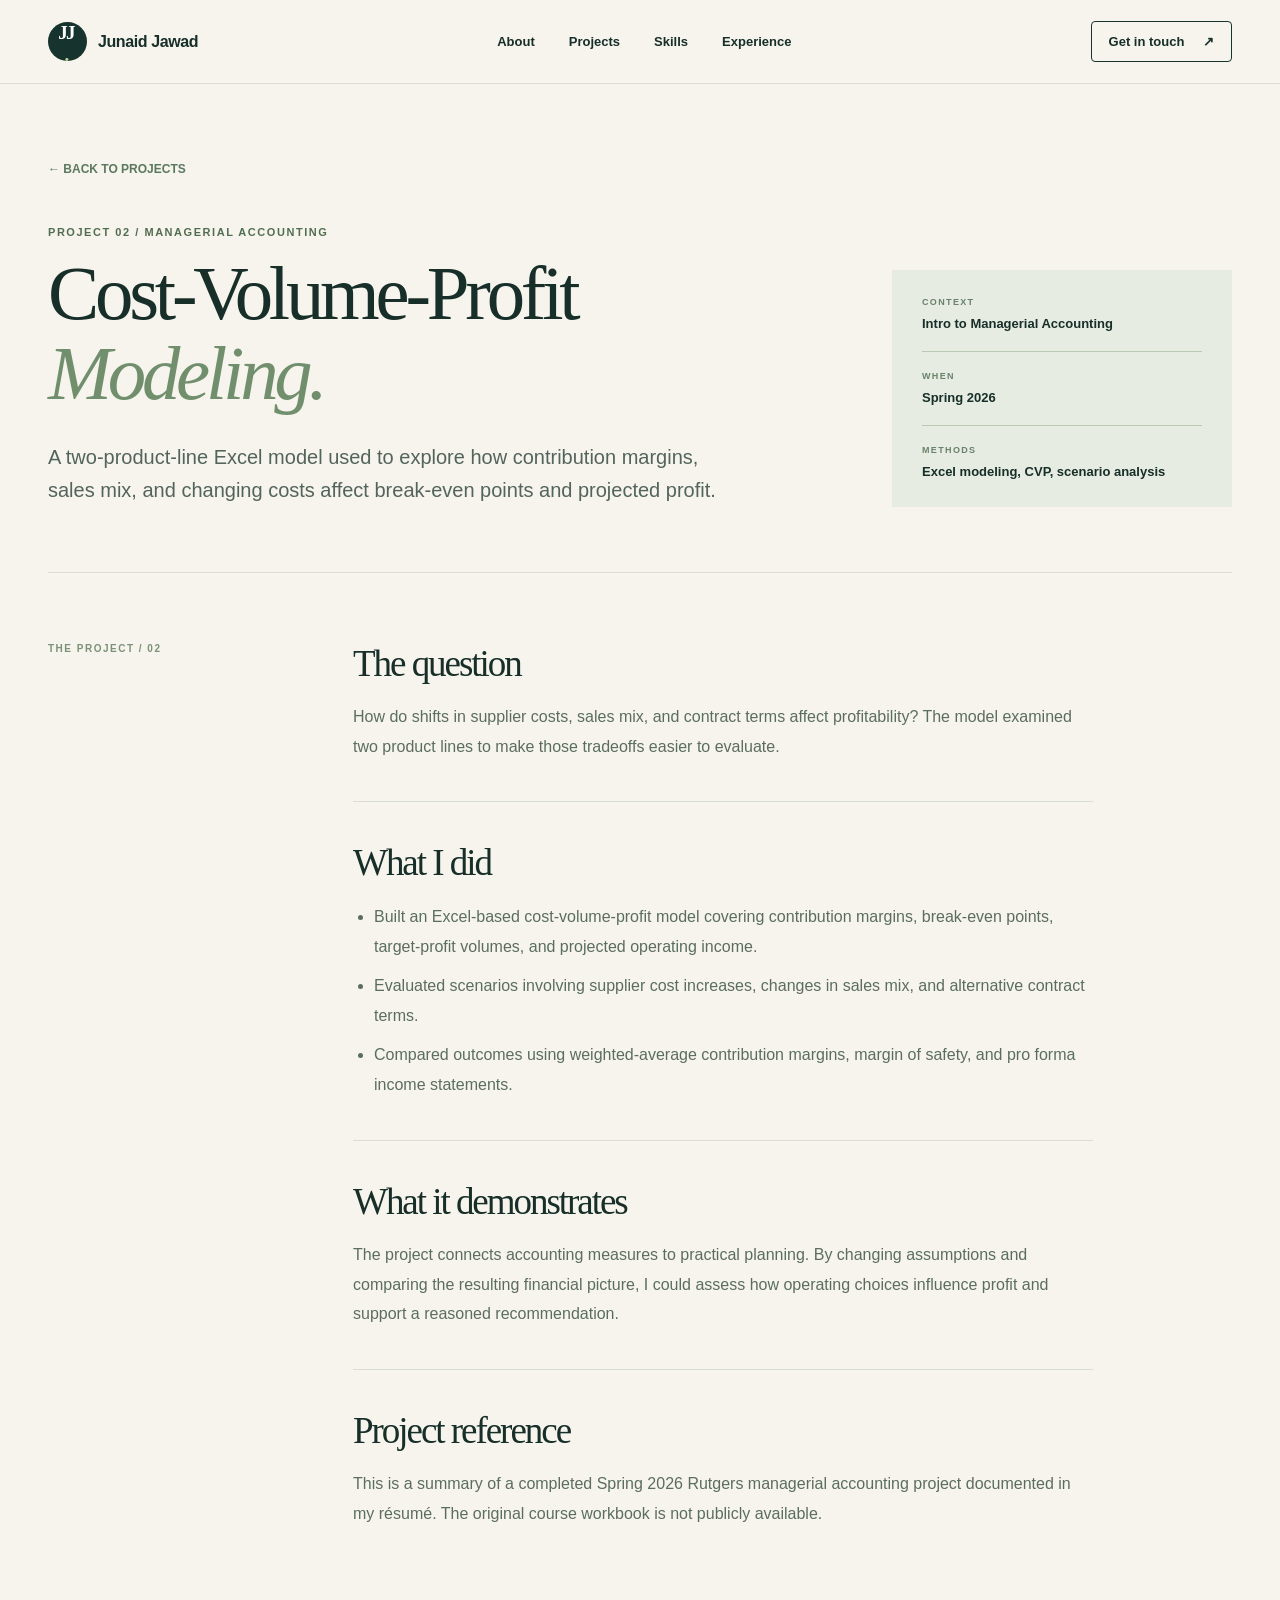
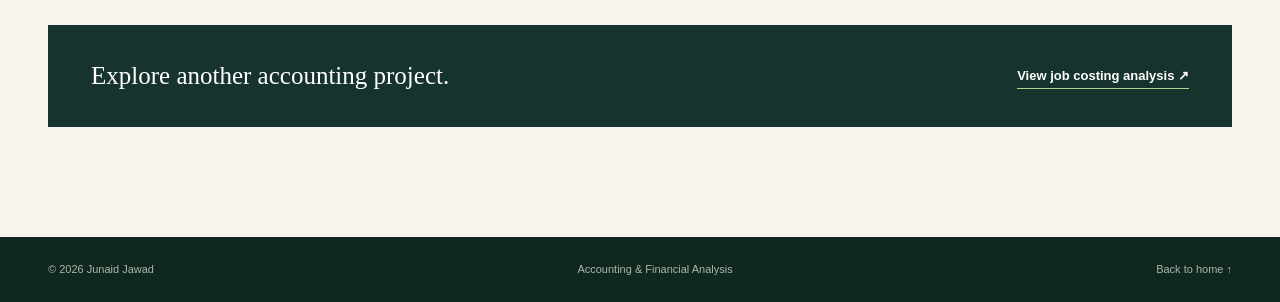
==== cvp-analysis.html @ 829ce1dd "Build Junaid Jawad’s professional accounting portfolio Add responsive portfolio, organized accountin" ====
<!doctype html>
<html lang="en">
<head><meta charset="utf-8"><meta name="viewport" content="width=device-width, initial-scale=1"><meta name="theme-color" content="#17332d"><meta name="description" content="Junaid Jawad's managerial accounting project modeling contribution margins, break-even points, and scenario changes in Excel."><title>Cost-Volume-Profit Modeling | Junaid Jawad</title><link rel="icon" href="favicon.svg" type="image/svg+xml"><link rel="stylesheet" href="styles.css"></head>
<body><a class="skip-link" href="#main">Skip to content</a><header class="site-header"><nav class="nav wrap" aria-label="Main navigation"><a class="brand" href="./" aria-label="Junaid Jawad, home"><span class="brand-mark">JJ<span class="brand-dot">.</span></span><span class="brand-name">Junaid Jawad</span></a><div class="nav-links"><a href="./#about">About</a><a href="./#projects">Projects</a><a href="./#skills">Skills</a><a href="./#experience">Experience</a></div><a class="nav-contact" href="mailto:junaid.jawad@rutgers.edu">Get in touch <span aria-hidden="true">↗</span></a></nav></header><main id="main" class="case-main wrap"><a class="back-link" href="./#projects">← BACK TO PROJECTS</a><div class="case-hero"><div><p class="section-kicker">PROJECT 02 / MANAGERIAL ACCOUNTING</p><h1>Cost-Volume-Profit<br><em>Modeling.</em></h1><p class="case-lead">A two-product-line Excel model used to explore how contribution margins, sales mix, and changing costs affect break-even points and projected profit.</p></div><div class="case-facts"><div><span>CONTEXT</span><strong>Intro to Managerial Accounting</strong></div><div><span>WHEN</span><strong>Spring 2026</strong></div><div><span>METHODS</span><strong>Excel modeling, CVP, scenario analysis</strong></div></div></div><div class="case-content"><div class="case-sidebar">THE PROJECT / 02</div><div class="case-prose"><section><h2>The question</h2><p>How do shifts in supplier costs, sales mix, and contract terms affect profitability? The model examined two product lines to make those tradeoffs easier to evaluate.</p></section><section><h2>What I did</h2><ul><li>Built an Excel-based cost-volume-profit model covering contribution margins, break-even points, target-profit volumes, and projected operating income.</li><li>Evaluated scenarios involving supplier cost increases, changes in sales mix, and alternative contract terms.</li><li>Compared outcomes using weighted-average contribution margins, margin of safety, and pro forma income statements.</li></ul></section><section><h2>What it demonstrates</h2><p>The project connects accounting measures to practical planning. By changing assumptions and comparing the resulting financial picture, I could assess how operating choices influence profit and support a reasoned recommendation.</p></section><section><h2>Project reference</h2><p>This is a summary of a completed Spring 2026 Rutgers managerial accounting project documented in my résumé. The original course workbook is not publicly available.</p></section></div></div><div class="case-end"><p>Explore another accounting project.</p><a href="job-costing.html">View job costing analysis ↗</a></div></main><footer class="site-footer"><div class="wrap footer-inner"><span>© 2026 Junaid Jawad</span><span>Accounting &amp; Financial Analysis</span><a href="./">Back to home ↑</a></div></footer></body></html>
---- styles.css ----
:root{--ink:#172e29;--muted:#5d6862;--cream:#f6f4ed;--paper:#fffefa;--line:#d9ddd3;--forest:#17332d;--deep:#102822;--sage:#dce8c2;--lime:#bfd293;--gold:#c4a17d}*{box-sizing:border-box}html{scroll-behavior:smooth}body{margin:0;background:var(--cream);color:var(--ink);font-family:Arial,"Helvetica Neue",sans-serif;-webkit-font-smoothing:antialiased}a{color:inherit;text-decoration:none}a:focus-visible{outline:3px solid #9ab86d;outline-offset:4px}h1,h2,h3,p{margin-top:0}h1,h2{font-family:Georgia,"Times New Roman",serif;font-weight:400;letter-spacing:-.055em}em{font-weight:400;color:#718f6d}.wrap{width:min(1320px,calc(100% - 96px));margin-inline:auto}.skip-link{position:absolute;z-index:10;top:-80px;left:16px;padding:12px;background:#fff}.skip-link:focus{top:12px}.site-header{border-bottom:1px solid var(--line);background:var(--cream)}.nav{min-height:83px;display:flex;align-items:center;justify-content:space-between;gap:32px}.brand{display:inline-flex;align-items:center;gap:11px;font-weight:700;letter-spacing:-.025em;white-space:nowrap}.brand-mark{display:grid;place-items:center;background:var(--forest);color:#fff;width:39px;height:39px;border-radius:50%;font-family:Georgia,serif;font-size:19px;letter-spacing:-.09em;padding-right:3px}.brand-dot{color:var(--lime)}.brand-name{font-size:16px}.nav-links{display:flex;align-items:center;gap:34px;font-size:13px;font-weight:600}.nav-links a,.text-link,.project-link,.contact-link{transition:color .2s}.nav-links a:hover,.text-link:hover,.project-link:hover{color:#73966a}.nav-contact{border:1px solid var(--forest);border-radius:4px;padding:12px 17px;font-weight:700;font-size:13px;white-space:nowrap;transition:background .2s,color .2s}.nav-contact:hover{background:var(--forest);color:white}.nav-contact span,.button span,.text-link span,.project-link span,.contact-link span{margin-left:15px}.hero{min-height:690px;display:grid;grid-template-columns:minmax(0,1.2fr) minmax(380px,.8fr);align-items:center;gap:5vw;padding-block:88px 96px}.eyebrow,.section-kicker,.project-meta,.visual-label,.hero-meta,.strip-label,.art-top,.art-bottom,.art-grid,.experience-date,.experience-index,.skill-num,.project-note,.contact-aside p{font-size:11px;font-weight:700;letter-spacing:.14em}.eyebrow{display:flex;align-items:center;gap:12px;color:#55735c;margin-bottom:28px;white-space:nowrap}.eyebrow-line{width:24px;height:1px;background:#809d72}.bullet{color:#a5b5a1}.hero h1{font-size:clamp(62px,6.4vw,104px);line-height:.99;margin-bottom:33px;max-width:790px}.hero h1 em{font-style:italic}.statement{max-width:590px;font-size:20px;line-height:1.7;color:#53645c;margin-bottom:32px}.hero-actions{display:flex;gap:28px;align-items:center;flex-wrap:wrap}.button{display:inline-flex;justify-content:space-between;align-items:center;gap:28px;border-radius:4px;padding:17px 22px;font-size:13px;font-weight:700;transition:transform .2s,background .2s}.button:hover{transform:translateY(-2px)}.button-primary{background:var(--forest);color:white}.button-primary:hover{background:#31534a}.text-link{font-size:13px;font-weight:700;border-bottom:1px solid currentColor;padding-block:8px}.hero-meta{color:#87918a;margin-top:55px;margin-bottom:0;letter-spacing:.03em;font-weight:500}.hero-meta span{margin-inline:8px}.hero-art{position:relative;background:var(--forest);color:#f2f1e4;min-height:470px;max-width:490px;width:100%;justify-self:end;padding:27px 31px 28px;display:flex;flex-direction:column;overflow:hidden;box-shadow:18px 18px 0 #dfe4d5}.hero-art:before{content:"";position:absolute;inset:80px -100px 70px 60px;border:1px solid rgba(232,239,212,.14);border-radius:50%;transform:rotate(-24deg)}.hero-art:after{content:"";position:absolute;inset:110px -65px 92px 96px;border:1px solid rgba(232,239,212,.1);border-radius:50%;transform:rotate(-24deg)}.art-top,.art-bottom{display:flex;justify-content:space-between;gap:10px;position:relative;z-index:1;font-size:9px;letter-spacing:.12em}.art-top{padding-bottom:18px;border-bottom:1px solid #60736a}.art-monogram{display:flex;align-items:center;justify-content:center;flex:1;font:italic 220px/.8 Georgia,serif;letter-spacing:-.19em;transform:translateX(-18px);color:#e6edd6;position:relative;z-index:1}.art-monogram span{color:#b3cb92}.art-rule{height:1px;background:#60736a;margin-bottom:20px}.art-grid{display:grid;grid-template-columns:repeat(3,1fr);gap:8px;color:#b9d6aa;font-size:8px;margin-bottom:34px;position:relative;z-index:1}.art-bottom{align-items:end}.art-spark{font-size:37px;color:#b5cb8f;line-height:.6}.marquee{border-block:1px solid #d6ddd3;background:#e9eee4;overflow:hidden}.marquee-inner{min-height:65px;width:max-content;margin:auto;display:flex;align-items:center;gap:44px;color:#385449;font-size:11px;font-weight:700;letter-spacing:.16em}.marquee i{font-style:normal;font-size:24px;color:#a4b98c}.section{padding-block:112px 120px}.section-intro{display:flex;justify-content:space-between;align-items:end;gap:60px;margin-bottom:51px}.section-kicker{color:#698264;margin-bottom:16px}.section-intro h2,.contact-section h2{font-size:clamp(50px,5.1vw,76px);line-height:1.07;margin-bottom:0}.section-intro h2 em,.contact-section h2 em{font-style:italic}.section-description{max-width:355px;font-size:15px;line-height:1.8;color:var(--muted);margin-bottom:5px}.project-grid{display:grid;grid-template-columns:repeat(2,minmax(0,1fr));gap:24px}.project-card{background:var(--paper);border:1px solid var(--line);min-width:0;transition:transform .25s,box-shadow .25s}.project-card:hover{transform:translateY(-5px);box-shadow:0 18px 35px rgba(20,43,31,.09)}.project-visual{height:265px;padding:23px 27px;position:relative;overflow:hidden}.visual-analysis{background:#15392f;color:#e8edda}.visual-cvp{background:#e5e9db;color:#254537}.visual-label{position:relative;z-index:2;font-size:9px}.visual-number{position:absolute;right:23px;bottom:16px;opacity:.38;font:italic 30px Georgia,serif}.analysis-lines{position:absolute;left:12%;right:12%;top:29%;bottom:21%}.analysis-title{font:italic 25px Georgia,serif;letter-spacing:-.025em}.analysis-bars{position:absolute;left:0;right:0;bottom:26px;height:80px;display:flex;align-items:end;gap:12px;border-bottom:1px solid #829889}.analysis-bars span{flex:1;background:#bdd39b;opacity:.95}.analysis-bars span:nth-child(1){height:42%}.analysis-bars span:nth-child(2){height:72%}.analysis-bars span:nth-child(3){height:58%}.analysis-bars span:nth-child(4){height:90%}.analysis-bars span:nth-child(5){height:68%}.analysis-axis{position:absolute;bottom:0;left:0;right:0;display:flex;justify-content:space-between;font-size:8px;letter-spacing:.14em;color:#acc6ae}.cvp-diagram{position:absolute;inset:50px 12% 25px;display:flex;align-items:center;justify-content:space-between;gap:12px}.cvp-circle{width:185px;height:185px;flex:none;border:1px solid #759374;border-radius:50%;display:flex;flex-direction:column;align-items:center;justify-content:center;box-shadow:0 0 0 16px rgba(82,113,76,.08)}.cvp-circle span{font:italic 67px Georgia,serif;line-height:1}.cvp-circle small{font-size:9px;letter-spacing:.2em}.cvp-formula{font-size:12px;letter-spacing:.1em;line-height:2.4;border-left:1px solid #90a68c;padding-left:18px}.cvp-formula span{font-weight:700}.project-body{padding:32px 32px 34px}.project-meta{display:flex;justify-content:space-between;gap:12px;color:#70846b;font-size:9px;margin-bottom:20px}.project-meta span{white-space:nowrap}.project-body h3{font:normal 30px/1.15 Georgia,serif;letter-spacing:-.035em;margin-bottom:16px}.project-body p:not(.project-meta){color:var(--muted);font-size:14px;line-height:1.75;min-height:100px}.tag-row{display:flex;flex-wrap:wrap;gap:8px;margin:25px 0 28px}.tag-row span{border:1px solid #dce4d6;padding:7px 10px;color:#52705b;font-size:11px}.project-link{display:flex;justify-content:space-between;border-top:1px solid var(--line);padding-top:20px;font-size:13px;font-weight:700}.project-note{color:#849187;text-align:center;letter-spacing:0;font-weight:400;margin:23px 0 0}.skills-section{padding-block:112px 120px;background:#e8eee4}.skills-grid{display:grid;grid-template-columns:repeat(3,1fr);gap:24px}.skill-group{border-top:1px solid #8fa490;padding-top:25px}.skill-num{color:#6a846e;display:block;margin-bottom:37px}.skill-group h3{font:normal 26px Georgia,serif;letter-spacing:-.035em;margin-bottom:16px}.skill-group p{max-width:310px;line-height:1.75;font-size:14px;color:#56685d}.experience-section{padding-bottom:112px}.experience-list{border-top:1px solid #cdd5ca}.experience-row{display:grid;grid-template-columns:200px 1fr 30px;gap:24px;padding:35px 0;border-bottom:1px solid #cdd5ca}.experience-date{color:#6c806e;padding-top:8px;font-size:10px}.experience-row h3{font:normal 26px Georgia,serif;letter-spacing:-.025em;margin-bottom:5px}.experience-place{font-size:13px;font-weight:700;color:#6b876e;margin-bottom:16px}.experience-row p:last-of-type{font-size:14px;line-height:1.7;color:var(--muted);max-width:730px;margin-bottom:0}.experience-index{color:#90a294;font-size:10px;padding-top:8px}.education-strip{display:grid;grid-template-columns:1fr 1fr;gap:50px;background:#e9eee4;padding:32px 35px;margin-top:47px}.strip-label{display:block;color:#799078;margin-bottom:13px;font-size:9px}.education-strip strong{font:normal 20px Georgia,serif}.education-strip p{font-size:12px;line-height:1.65;color:#607469;margin:10px 0 0}.contact-section{background:var(--forest);color:#f4f3e8;padding-block:105px 112px}.contact-layout{display:grid;grid-template-columns:1fr .55fr;gap:50px}.contact-section .section-kicker{color:#b1cda1}.contact-section h2{font-size:clamp(55px,5.5vw,85px);margin-bottom:24px}.contact-section h2 em{color:#b8d098}.contact-section p:not(.section-kicker){color:#c9d7c8;max-width:500px;font-size:15px;line-height:1.8}.contact-actions{display:flex;align-items:center;gap:27px;margin-top:30px}.button-light{background:#dceabf;color:#17332d}.button-light:hover{background:#f1f5df}.contact-link{font-size:13px;font-weight:700;border-bottom:1px solid #c5d8b3;padding:8px 0}.contact-link:hover{color:#b5ce9a}.contact-aside{border-left:1px solid #678073;display:flex;flex-direction:column;align-items:center;justify-content:center}.contact-glyph{font-size:110px;line-height:1;color:#adc98d;margin-bottom:35px}.contact-aside p{font-size:10px!important;text-align:center;letter-spacing:.18em;line-height:2.2!important;color:#adbea9!important}.site-footer{background:#102720;color:#a7baa8}.footer-inner{min-height:65px;display:flex;justify-content:space-between;align-items:center;gap:20px;font-size:11px}.footer-inner a:hover{color:#fff}.case-main{padding-top:75px;padding-bottom:110px}.back-link{display:inline-block;color:#5b795e;font-size:12px;font-weight:700;margin-bottom:50px}.back-link:hover{color:#254d37}.case-hero{display:grid;grid-template-columns:1fr 340px;gap:70px;align-items:end;border-bottom:1px solid var(--line);padding-bottom:65px}.case-hero h1{font-size:clamp(55px,6vw,90px);line-height:1.04;margin:0 0 27px}.case-lead{font-size:20px;line-height:1.65;color:#53645c;max-width:690px;margin:0}.case-facts{background:#e6ece2;padding:27px 30px}.case-facts div+div{border-top:1px solid #b9c9b5;margin-top:19px;padding-top:19px}.case-facts span{display:block;font-size:9px;letter-spacing:.15em;color:#6a826b;font-weight:700;margin-bottom:7px}.case-facts strong{font-size:13px;font-weight:600}.case-content{display:grid;grid-template-columns:230px 1fr;gap:75px;margin-top:70px}.case-sidebar{font-size:10px;letter-spacing:.15em;color:#7a9278;font-weight:700}.case-prose{max-width:740px}.case-prose h2{font-size:37px;line-height:1.15;margin:0 0 17px}.case-prose p,.case-prose li{font-size:16px;line-height:1.85;color:#5b6d61}.case-prose section+section{border-top:1px solid var(--line);margin-top:40px;padding-top:40px}.case-prose ul{padding-left:21px;margin-bottom:0}.case-prose li+li{margin-top:10px}.case-end{margin-top:80px;background:var(--forest);color:white;padding:37px 43px;display:flex;justify-content:space-between;align-items:center;gap:30px}.case-end p{font:normal 25px Georgia,serif;margin:0}.case-end a{font-size:13px;font-weight:700;border-bottom:1px solid #b8d098;padding-block:5px}.case-end a:hover{color:#b8d098}@media(max-width:1050px){.wrap{width:min(100% - 56px,1320px)}.nav{gap:18px}.nav-links{gap:18px}.hero{grid-template-columns:1fr 370px;gap:35px}.hero h1{font-size:67px}.hero-art{min-height:420px}.art-monogram{font-size:185px}.cvp-circle{width:145px;height:145px}.cvp-circle span{font-size:53px}.cvp-formula{font-size:10px}}@media(max-width:760px){.wrap{width:min(100% - 36px,1320px)}.nav{min-height:70px;flex-wrap:wrap;padding-block:14px}.brand-name{font-size:14px}.nav-links{order:3;width:100%;justify-content:space-between;gap:8px;font-size:11px;overflow:auto}.nav-contact{padding:9px 11px;font-size:11px}.hero{grid-template-columns:1fr;gap:48px;min-height:auto;padding-block:70px 85px}.hero h1{font-size:clamp(54px,11vw,78px)}.statement{font-size:17px}.hero-meta{margin-top:35px;line-height:1.5}.hero-art{justify-self:start;max-width:500px;min-height:400px}.section,.skills-section{padding-block:78px}.section-intro{display:block;margin-bottom:34px}.section-intro h2{font-size:53px;margin-bottom:15px}.section-description{max-width:520px}.project-grid,.skills-grid,.education-strip,.contact-layout{grid-template-columns:1fr}.project-visual{height:260px}.project-body p:not(.project-meta){min-height:0}.skill-num{margin-bottom:20px}.skill-group{padding-bottom:10px}.experience-row{grid-template-columns:1fr 22px;gap:9px}.experience-date{grid-column:1/-1;padding:0}.experience-row>div:nth-child(2){grid-column:1}.experience-index{grid-column:2;grid-row:2}.contact-aside{display:none}.case-hero{grid-template-columns:1fr;gap:35px}.case-main{padding-top:40px;padding-bottom:75px}.back-link{margin-bottom:35px}.case-content{grid-template-columns:1fr;gap:20px;margin-top:45px}.case-hero h1{font-size:56px}.case-end{margin-top:55px;padding:30px;align-items:start;flex-direction:column}.footer-inner{flex-wrap:wrap;justify-content:space-between;padding-block:19px}}@media(max-width:440px){.eyebrow{font-size:9px;gap:8px;white-space:normal}.hero h1{font-size:52px}.hero-art{min-height:350px;padding:21px}.art-monogram{font-size:170px}.art-grid{font-size:7px}.project-body{padding:25px}.project-meta{font-size:8px}.project-body h3{font-size:27px}.cvp-circle{width:135px;height:135px}.cvp-formula{font-size:8px;padding-left:10px}.contact-section h2{font-size:55px}.education-strip{padding:26px}}
.hero-meta, .project-note { color: #627163; }
.section-kicker, .skill-num, .strip-label { color: #526e50; }
@media (prefers-reduced-motion: reduce) {
  html { scroll-behavior: auto; }
  *, *::before, *::after { transition: none !important; }
}
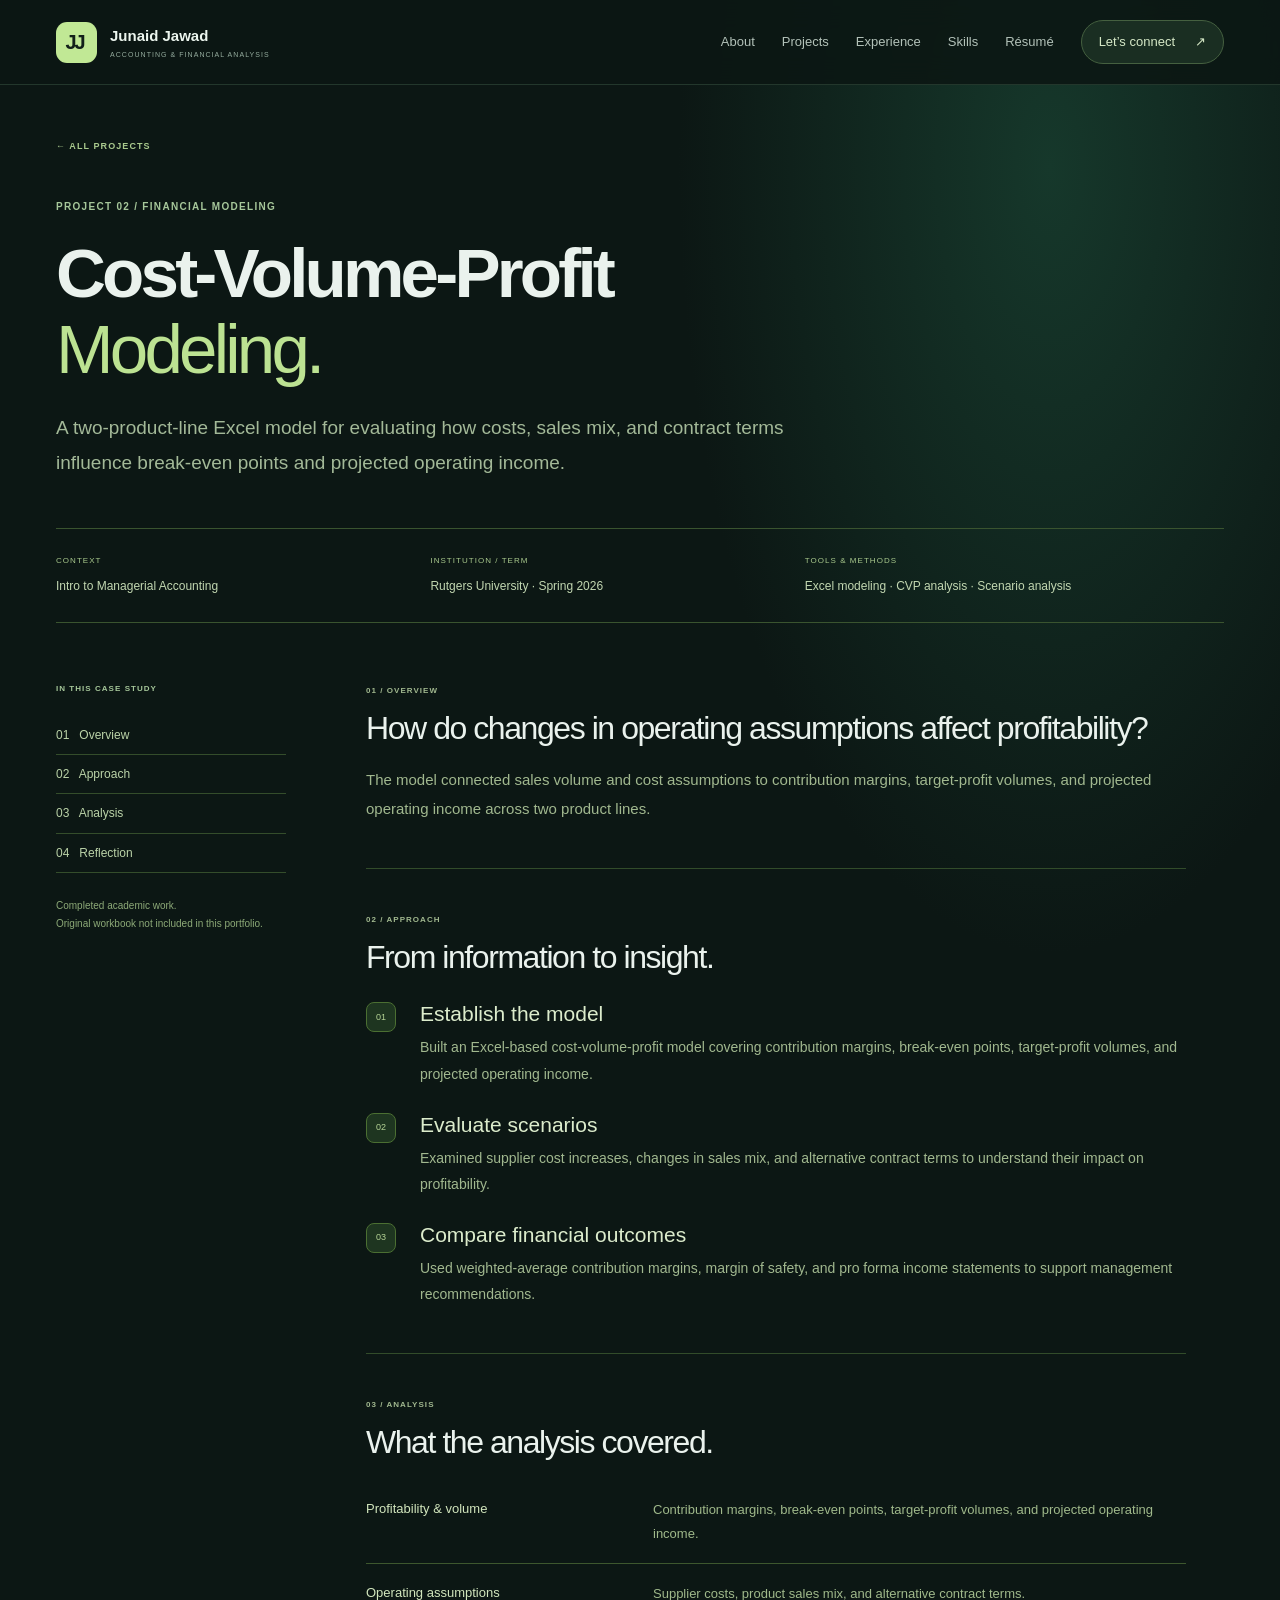
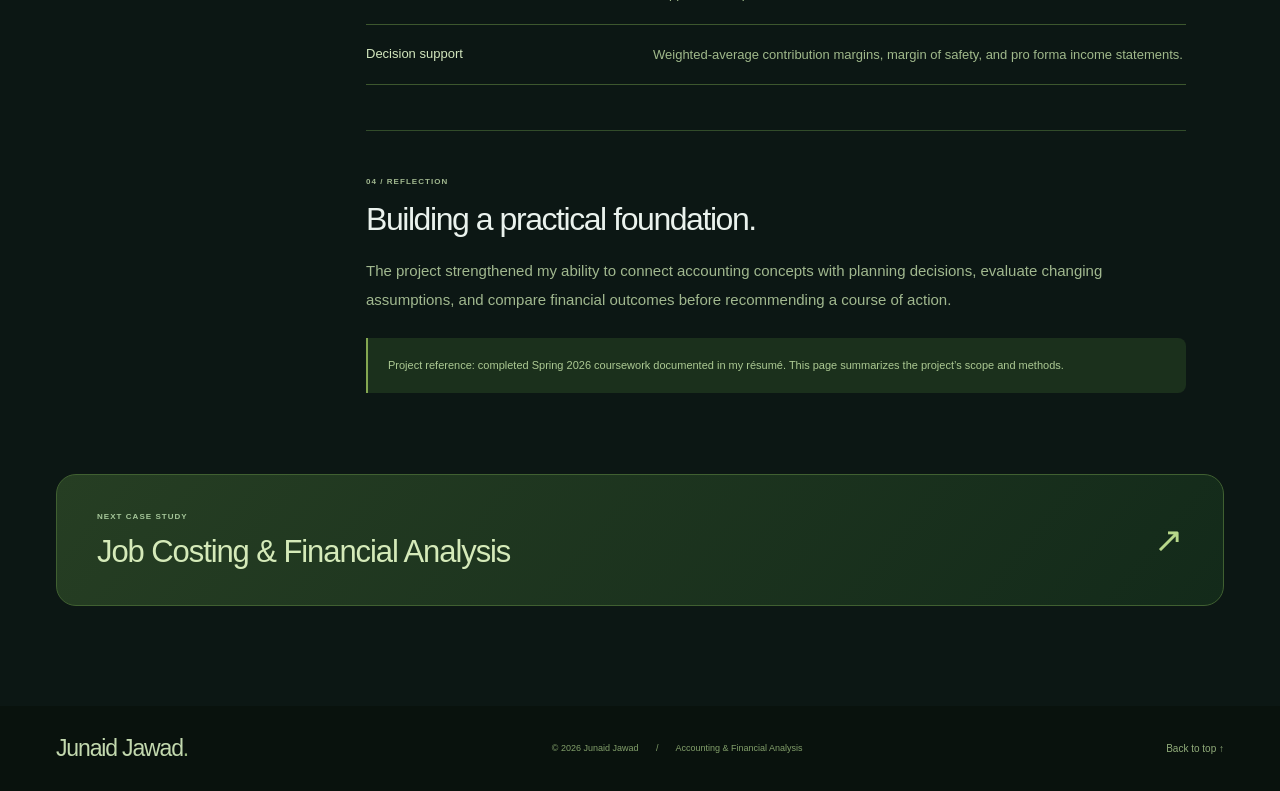
==== commit fbc74db6: "Redesign portfolio with a modern visual frontend Add a custom animated hero, dark green and mint sty" ====
--- a/cvp-analysis.html
+++ b/cvp-analysis.html
@@ -1,4 +1,56 @@
-<!doctype html>
-<html lang="en">
-<head><meta charset="utf-8"><meta name="viewport" content="width=device-width, initial-scale=1"><meta name="theme-color" content="#17332d"><meta name="description" content="Junaid Jawad's managerial accounting project modeling contribution margins, break-even points, and scenario changes in Excel."><title>Cost-Volume-Profit Modeling | Junaid Jawad</title><link rel="icon" href="favicon.svg" type="image/svg+xml"><link rel="stylesheet" href="styles.css"></head>
-<body><a class="skip-link" href="#main">Skip to content</a><header class="site-header"><nav class="nav wrap" aria-label="Main navigation"><a class="brand" href="./" aria-label="Junaid Jawad, home"><span class="brand-mark">JJ<span class="brand-dot">.</span></span><span class="brand-name">Junaid Jawad</span></a><div class="nav-links"><a href="./#about">About</a><a href="./#projects">Projects</a><a href="./#skills">Skills</a><a href="./#experience">Experience</a></div><a class="nav-contact" href="mailto:junaid.jawad@rutgers.edu">Get in touch <span aria-hidden="true">↗</span></a></nav></header><main id="main" class="case-main wrap"><a class="back-link" href="./#projects">← BACK TO PROJECTS</a><div class="case-hero"><div><p class="section-kicker">PROJECT 02 / MANAGERIAL ACCOUNTING</p><h1>Cost-Volume-Profit<br><em>Modeling.</em></h1><p class="case-lead">A two-product-line Excel model used to explore how contribution margins, sales mix, and changing costs affect break-even points and projected profit.</p></div><div class="case-facts"><div><span>CONTEXT</span><strong>Intro to Managerial Accounting</strong></div><div><span>WHEN</span><strong>Spring 2026</strong></div><div><span>METHODS</span><strong>Excel modeling, CVP, scenario analysis</strong></div></div></div><div class="case-content"><div class="case-sidebar">THE PROJECT / 02</div><div class="case-prose"><section><h2>The question</h2><p>How do shifts in supplier costs, sales mix, and contract terms affect profitability? The model examined two product lines to make those tradeoffs easier to evaluate.</p></section><section><h2>What I did</h2><ul><li>Built an Excel-based cost-volume-profit model covering contribution margins, break-even points, target-profit volumes, and projected operating income.</li><li>Evaluated scenarios involving supplier cost increases, changes in sales mix, and alternative contract terms.</li><li>Compared outcomes using weighted-average contribution margins, margin of safety, and pro forma income statements.</li></ul></section><section><h2>What it demonstrates</h2><p>The project connects accounting measures to practical planning. By changing assumptions and comparing the resulting financial picture, I could assess how operating choices influence profit and support a reasoned recommendation.</p></section><section><h2>Project reference</h2><p>This is a summary of a completed Spring 2026 Rutgers managerial accounting project documented in my résumé. The original course workbook is not publicly available.</p></section></div></div><div class="case-end"><p>Explore another accounting project.</p><a href="job-costing.html">View job costing analysis ↗</a></div></main><footer class="site-footer"><div class="wrap footer-inner"><span>© 2026 Junaid Jawad</span><span>Accounting &amp; Financial Analysis</span><a href="./">Back to home ↑</a></div></footer></body></html>
+<!doctype html>
+<html lang="en">
+<head>
+  <meta charset="utf-8">
+  <meta name="viewport" content="width=device-width, initial-scale=1">
+  <meta name="theme-color" content="#183c33">
+  <meta name="description" content="An Excel model evaluating contribution margins, break-even points, target profit, and changing business assumptions.">
+  <meta property="og:title" content="Cost-Volume-Profit Modeling">
+  <meta property="og:description" content="An Excel model evaluating contribution margins, break-even points, target profit, and changing business assumptions.">
+  <meta property="og:type" content="website">
+  <meta property="og:url" content="https://mj947-blip.github.io/junaid-jawad-portfolio/cvp-analysis.html">
+  <link rel="canonical" href="https://mj947-blip.github.io/junaid-jawad-portfolio/cvp-analysis.html">
+  <title>Cost-Volume-Profit Modeling</title>
+  <link rel="icon" href="favicon.svg" type="image/svg+xml">
+  <link rel="stylesheet" href="styles.css?v=3">
+  <script src="site.js?v=3" defer></script>
+</head>
+<body>
+  <a class="skip-link" href="#main">Skip to content</a>
+  <header class="site-header">
+    <nav class="nav wrap" aria-label="Main navigation">
+      <a class="brand" href="./" aria-label="Junaid Jawad, home">
+        <span class="brand-mark" aria-hidden="true">JJ</span>
+        <span>Junaid Jawad<small>ACCOUNTING &amp; FINANCIAL ANALYSIS</small></span>
+      </a>
+      <button class="menu-toggle" aria-expanded="false" aria-controls="navigation-links">Menu <span aria-hidden="true">+</span></button>
+      <div class="nav-links" id="navigation-links">
+        <a href="./#about">About</a><a href="./#projects">Projects</a><a href="./#experience">Experience</a><a href="./#skills">Skills</a><a href="resume.html">Résumé</a>
+        <a class="nav-contact" href="./#contact">Let’s connect <span aria-hidden="true">↗</span></a>
+      </div>
+    </nav>
+  </header>
+
+  <main id="main" class="case-main wrap">
+    <a class="back-link" href="./#projects">← ALL PROJECTS</a>
+    <header class="case-header"><p class="eyebrow">PROJECT 02 / FINANCIAL MODELING</p><h1>Cost-Volume-Profit<br><em>Modeling.</em></h1><p class="case-lead">A two-product-line Excel model for evaluating how costs, sales mix, and contract terms influence break-even points and projected operating income.</p></header>
+    <dl class="case-metadata"><div><dt>CONTEXT</dt><dd>Intro to Managerial Accounting</dd></div><div><dt>INSTITUTION / TERM</dt><dd>Rutgers University · Spring 2026</dd></div><div><dt>TOOLS &amp; METHODS</dt><dd>Excel modeling · CVP analysis · Scenario analysis</dd></div></dl>
+    <div class="case-layout"><aside class="case-contents"><p class="eyebrow">IN THIS CASE STUDY</p><nav aria-label="Case study sections"><a href="#overview">01 &nbsp; Overview</a><a href="#approach">02 &nbsp; Approach</a><a href="#analysis">03 &nbsp; Analysis</a><a href="#reflection">04 &nbsp; Reflection</a></nav><p>Completed academic work.<br>Original workbook not included in this portfolio.</p></aside><div class="case-prose">
+      <section id="overview"><p class="eyebrow">01 / OVERVIEW</p><h2>How do changes in operating assumptions affect profitability?</h2><p>The model connected sales volume and cost assumptions to contribution margins, target-profit volumes, and projected operating income across two product lines.</p></section>
+      <section id="approach"><p class="eyebrow">02 / APPROACH</p><h2>From information to insight.</h2><ol class="approach-list"><li><span>01</span><div><h3>Establish the model</h3><p>Built an Excel-based cost-volume-profit model covering contribution margins, break-even points, target-profit volumes, and projected operating income.</p></div></li>
+<li><span>02</span><div><h3>Evaluate scenarios</h3><p>Examined supplier cost increases, changes in sales mix, and alternative contract terms to understand their impact on profitability.</p></div></li>
+<li><span>03</span><div><h3>Compare financial outcomes</h3><p>Used weighted-average contribution margins, margin of safety, and pro forma income statements to support management recommendations.</p></div></li></ol></section>
+      <section id="analysis"><p class="eyebrow">03 / ANALYSIS</p><h2>What the analysis covered.</h2><div class="analysis-table-wrap"><table class="analysis-table"><caption class="sr-only">Areas covered in this project</caption><tbody><tr><th scope="row">Profitability &amp; volume</th><td>Contribution margins, break-even points, target-profit volumes, and projected operating income.</td></tr>
+<tr><th scope="row">Operating assumptions</th><td>Supplier costs, product sales mix, and alternative contract terms.</td></tr>
+<tr><th scope="row">Decision support</th><td>Weighted-average contribution margins, margin of safety, and pro forma income statements.</td></tr></tbody></table></div></section>
+      <section id="reflection"><p class="eyebrow">04 / REFLECTION</p><h2>Building a practical foundation.</h2><p>The project strengthened my ability to connect accounting concepts with planning decisions, evaluate changing assumptions, and compare financial outcomes before recommending a course of action.</p><p class="source-note">Project reference: completed Spring 2026 coursework documented in my résumé. This page summarizes the project’s scope and methods.</p></section>
+    </div></div>
+    <a class="next-project" href="job-costing.html"><div><p class="eyebrow">NEXT CASE STUDY</p><h2>Job Costing &amp; Financial Analysis</h2></div><span aria-hidden="true">↗</span></a>
+  </main>
+  <footer class="site-footer"><div class="wrap footer-inner">
+    <a class="footer-name" href="./">Junaid Jawad<span>.</span></a>
+    <p>© 2026 Junaid Jawad <span class="footer-divider">/</span> Accounting &amp; Financial Analysis</p>
+    <a href="#main">Back to top <span aria-hidden="true">↑</span></a>
+  </div></footer>
+</body>
+</html>
--- a/styles.css
+++ b/styles.css
@@ -1,7 +1,727 @@
-:root{--ink:#172e29;--muted:#5d6862;--cream:#f6f4ed;--paper:#fffefa;--line:#d9ddd3;--forest:#17332d;--deep:#102822;--sage:#dce8c2;--lime:#bfd293;--gold:#c4a17d}*{box-sizing:border-box}html{scroll-behavior:smooth}body{margin:0;background:var(--cream);color:var(--ink);font-family:Arial,"Helvetica Neue",sans-serif;-webkit-font-smoothing:antialiased}a{color:inherit;text-decoration:none}a:focus-visible{outline:3px solid #9ab86d;outline-offset:4px}h1,h2,h3,p{margin-top:0}h1,h2{font-family:Georgia,"Times New Roman",serif;font-weight:400;letter-spacing:-.055em}em{font-weight:400;color:#718f6d}.wrap{width:min(1320px,calc(100% - 96px));margin-inline:auto}.skip-link{position:absolute;z-index:10;top:-80px;left:16px;padding:12px;background:#fff}.skip-link:focus{top:12px}.site-header{border-bottom:1px solid var(--line);background:var(--cream)}.nav{min-height:83px;display:flex;align-items:center;justify-content:space-between;gap:32px}.brand{display:inline-flex;align-items:center;gap:11px;font-weight:700;letter-spacing:-.025em;white-space:nowrap}.brand-mark{display:grid;place-items:center;background:var(--forest);color:#fff;width:39px;height:39px;border-radius:50%;font-family:Georgia,serif;font-size:19px;letter-spacing:-.09em;padding-right:3px}.brand-dot{color:var(--lime)}.brand-name{font-size:16px}.nav-links{display:flex;align-items:center;gap:34px;font-size:13px;font-weight:600}.nav-links a,.text-link,.project-link,.contact-link{transition:color .2s}.nav-links a:hover,.text-link:hover,.project-link:hover{color:#73966a}.nav-contact{border:1px solid var(--forest);border-radius:4px;padding:12px 17px;font-weight:700;font-size:13px;white-space:nowrap;transition:background .2s,color .2s}.nav-contact:hover{background:var(--forest);color:white}.nav-contact span,.button span,.text-link span,.project-link span,.contact-link span{margin-left:15px}.hero{min-height:690px;display:grid;grid-template-columns:minmax(0,1.2fr) minmax(380px,.8fr);align-items:center;gap:5vw;padding-block:88px 96px}.eyebrow,.section-kicker,.project-meta,.visual-label,.hero-meta,.strip-label,.art-top,.art-bottom,.art-grid,.experience-date,.experience-index,.skill-num,.project-note,.contact-aside p{font-size:11px;font-weight:700;letter-spacing:.14em}.eyebrow{display:flex;align-items:center;gap:12px;color:#55735c;margin-bottom:28px;white-space:nowrap}.eyebrow-line{width:24px;height:1px;background:#809d72}.bullet{color:#a5b5a1}.hero h1{font-size:clamp(62px,6.4vw,104px);line-height:.99;margin-bottom:33px;max-width:790px}.hero h1 em{font-style:italic}.statement{max-width:590px;font-size:20px;line-height:1.7;color:#53645c;margin-bottom:32px}.hero-actions{display:flex;gap:28px;align-items:center;flex-wrap:wrap}.button{display:inline-flex;justify-content:space-between;align-items:center;gap:28px;border-radius:4px;padding:17px 22px;font-size:13px;font-weight:700;transition:transform .2s,background .2s}.button:hover{transform:translateY(-2px)}.button-primary{background:var(--forest);color:white}.button-primary:hover{background:#31534a}.text-link{font-size:13px;font-weight:700;border-bottom:1px solid currentColor;padding-block:8px}.hero-meta{color:#87918a;margin-top:55px;margin-bottom:0;letter-spacing:.03em;font-weight:500}.hero-meta span{margin-inline:8px}.hero-art{position:relative;background:var(--forest);color:#f2f1e4;min-height:470px;max-width:490px;width:100%;justify-self:end;padding:27px 31px 28px;display:flex;flex-direction:column;overflow:hidden;box-shadow:18px 18px 0 #dfe4d5}.hero-art:before{content:"";position:absolute;inset:80px -100px 70px 60px;border:1px solid rgba(232,239,212,.14);border-radius:50%;transform:rotate(-24deg)}.hero-art:after{content:"";position:absolute;inset:110px -65px 92px 96px;border:1px solid rgba(232,239,212,.1);border-radius:50%;transform:rotate(-24deg)}.art-top,.art-bottom{display:flex;justify-content:space-between;gap:10px;position:relative;z-index:1;font-size:9px;letter-spacing:.12em}.art-top{padding-bottom:18px;border-bottom:1px solid #60736a}.art-monogram{display:flex;align-items:center;justify-content:center;flex:1;font:italic 220px/.8 Georgia,serif;letter-spacing:-.19em;transform:translateX(-18px);color:#e6edd6;position:relative;z-index:1}.art-monogram span{color:#b3cb92}.art-rule{height:1px;background:#60736a;margin-bottom:20px}.art-grid{display:grid;grid-template-columns:repeat(3,1fr);gap:8px;color:#b9d6aa;font-size:8px;margin-bottom:34px;position:relative;z-index:1}.art-bottom{align-items:end}.art-spark{font-size:37px;color:#b5cb8f;line-height:.6}.marquee{border-block:1px solid #d6ddd3;background:#e9eee4;overflow:hidden}.marquee-inner{min-height:65px;width:max-content;margin:auto;display:flex;align-items:center;gap:44px;color:#385449;font-size:11px;font-weight:700;letter-spacing:.16em}.marquee i{font-style:normal;font-size:24px;color:#a4b98c}.section{padding-block:112px 120px}.section-intro{display:flex;justify-content:space-between;align-items:end;gap:60px;margin-bottom:51px}.section-kicker{color:#698264;margin-bottom:16px}.section-intro h2,.contact-section h2{font-size:clamp(50px,5.1vw,76px);line-height:1.07;margin-bottom:0}.section-intro h2 em,.contact-section h2 em{font-style:italic}.section-description{max-width:355px;font-size:15px;line-height:1.8;color:var(--muted);margin-bottom:5px}.project-grid{display:grid;grid-template-columns:repeat(2,minmax(0,1fr));gap:24px}.project-card{background:var(--paper);border:1px solid var(--line);min-width:0;transition:transform .25s,box-shadow .25s}.project-card:hover{transform:translateY(-5px);box-shadow:0 18px 35px rgba(20,43,31,.09)}.project-visual{height:265px;padding:23px 27px;position:relative;overflow:hidden}.visual-analysis{background:#15392f;color:#e8edda}.visual-cvp{background:#e5e9db;color:#254537}.visual-label{position:relative;z-index:2;font-size:9px}.visual-number{position:absolute;right:23px;bottom:16px;opacity:.38;font:italic 30px Georgia,serif}.analysis-lines{position:absolute;left:12%;right:12%;top:29%;bottom:21%}.analysis-title{font:italic 25px Georgia,serif;letter-spacing:-.025em}.analysis-bars{position:absolute;left:0;right:0;bottom:26px;height:80px;display:flex;align-items:end;gap:12px;border-bottom:1px solid #829889}.analysis-bars span{flex:1;background:#bdd39b;opacity:.95}.analysis-bars span:nth-child(1){height:42%}.analysis-bars span:nth-child(2){height:72%}.analysis-bars span:nth-child(3){height:58%}.analysis-bars span:nth-child(4){height:90%}.analysis-bars span:nth-child(5){height:68%}.analysis-axis{position:absolute;bottom:0;left:0;right:0;display:flex;justify-content:space-between;font-size:8px;letter-spacing:.14em;color:#acc6ae}.cvp-diagram{position:absolute;inset:50px 12% 25px;display:flex;align-items:center;justify-content:space-between;gap:12px}.cvp-circle{width:185px;height:185px;flex:none;border:1px solid #759374;border-radius:50%;display:flex;flex-direction:column;align-items:center;justify-content:center;box-shadow:0 0 0 16px rgba(82,113,76,.08)}.cvp-circle span{font:italic 67px Georgia,serif;line-height:1}.cvp-circle small{font-size:9px;letter-spacing:.2em}.cvp-formula{font-size:12px;letter-spacing:.1em;line-height:2.4;border-left:1px solid #90a68c;padding-left:18px}.cvp-formula span{font-weight:700}.project-body{padding:32px 32px 34px}.project-meta{display:flex;justify-content:space-between;gap:12px;color:#70846b;font-size:9px;margin-bottom:20px}.project-meta span{white-space:nowrap}.project-body h3{font:normal 30px/1.15 Georgia,serif;letter-spacing:-.035em;margin-bottom:16px}.project-body p:not(.project-meta){color:var(--muted);font-size:14px;line-height:1.75;min-height:100px}.tag-row{display:flex;flex-wrap:wrap;gap:8px;margin:25px 0 28px}.tag-row span{border:1px solid #dce4d6;padding:7px 10px;color:#52705b;font-size:11px}.project-link{display:flex;justify-content:space-between;border-top:1px solid var(--line);padding-top:20px;font-size:13px;font-weight:700}.project-note{color:#849187;text-align:center;letter-spacing:0;font-weight:400;margin:23px 0 0}.skills-section{padding-block:112px 120px;background:#e8eee4}.skills-grid{display:grid;grid-template-columns:repeat(3,1fr);gap:24px}.skill-group{border-top:1px solid #8fa490;padding-top:25px}.skill-num{color:#6a846e;display:block;margin-bottom:37px}.skill-group h3{font:normal 26px Georgia,serif;letter-spacing:-.035em;margin-bottom:16px}.skill-group p{max-width:310px;line-height:1.75;font-size:14px;color:#56685d}.experience-section{padding-bottom:112px}.experience-list{border-top:1px solid #cdd5ca}.experience-row{display:grid;grid-template-columns:200px 1fr 30px;gap:24px;padding:35px 0;border-bottom:1px solid #cdd5ca}.experience-date{color:#6c806e;padding-top:8px;font-size:10px}.experience-row h3{font:normal 26px Georgia,serif;letter-spacing:-.025em;margin-bottom:5px}.experience-place{font-size:13px;font-weight:700;color:#6b876e;margin-bottom:16px}.experience-row p:last-of-type{font-size:14px;line-height:1.7;color:var(--muted);max-width:730px;margin-bottom:0}.experience-index{color:#90a294;font-size:10px;padding-top:8px}.education-strip{display:grid;grid-template-columns:1fr 1fr;gap:50px;background:#e9eee4;padding:32px 35px;margin-top:47px}.strip-label{display:block;color:#799078;margin-bottom:13px;font-size:9px}.education-strip strong{font:normal 20px Georgia,serif}.education-strip p{font-size:12px;line-height:1.65;color:#607469;margin:10px 0 0}.contact-section{background:var(--forest);color:#f4f3e8;padding-block:105px 112px}.contact-layout{display:grid;grid-template-columns:1fr .55fr;gap:50px}.contact-section .section-kicker{color:#b1cda1}.contact-section h2{font-size:clamp(55px,5.5vw,85px);margin-bottom:24px}.contact-section h2 em{color:#b8d098}.contact-section p:not(.section-kicker){color:#c9d7c8;max-width:500px;font-size:15px;line-height:1.8}.contact-actions{display:flex;align-items:center;gap:27px;margin-top:30px}.button-light{background:#dceabf;color:#17332d}.button-light:hover{background:#f1f5df}.contact-link{font-size:13px;font-weight:700;border-bottom:1px solid #c5d8b3;padding:8px 0}.contact-link:hover{color:#b5ce9a}.contact-aside{border-left:1px solid #678073;display:flex;flex-direction:column;align-items:center;justify-content:center}.contact-glyph{font-size:110px;line-height:1;color:#adc98d;margin-bottom:35px}.contact-aside p{font-size:10px!important;text-align:center;letter-spacing:.18em;line-height:2.2!important;color:#adbea9!important}.site-footer{background:#102720;color:#a7baa8}.footer-inner{min-height:65px;display:flex;justify-content:space-between;align-items:center;gap:20px;font-size:11px}.footer-inner a:hover{color:#fff}.case-main{padding-top:75px;padding-bottom:110px}.back-link{display:inline-block;color:#5b795e;font-size:12px;font-weight:700;margin-bottom:50px}.back-link:hover{color:#254d37}.case-hero{display:grid;grid-template-columns:1fr 340px;gap:70px;align-items:end;border-bottom:1px solid var(--line);padding-bottom:65px}.case-hero h1{font-size:clamp(55px,6vw,90px);line-height:1.04;margin:0 0 27px}.case-lead{font-size:20px;line-height:1.65;color:#53645c;max-width:690px;margin:0}.case-facts{background:#e6ece2;padding:27px 30px}.case-facts div+div{border-top:1px solid #b9c9b5;margin-top:19px;padding-top:19px}.case-facts span{display:block;font-size:9px;letter-spacing:.15em;color:#6a826b;font-weight:700;margin-bottom:7px}.case-facts strong{font-size:13px;font-weight:600}.case-content{display:grid;grid-template-columns:230px 1fr;gap:75px;margin-top:70px}.case-sidebar{font-size:10px;letter-spacing:.15em;color:#7a9278;font-weight:700}.case-prose{max-width:740px}.case-prose h2{font-size:37px;line-height:1.15;margin:0 0 17px}.case-prose p,.case-prose li{font-size:16px;line-height:1.85;color:#5b6d61}.case-prose section+section{border-top:1px solid var(--line);margin-top:40px;padding-top:40px}.case-prose ul{padding-left:21px;margin-bottom:0}.case-prose li+li{margin-top:10px}.case-end{margin-top:80px;background:var(--forest);color:white;padding:37px 43px;display:flex;justify-content:space-between;align-items:center;gap:30px}.case-end p{font:normal 25px Georgia,serif;margin:0}.case-end a{font-size:13px;font-weight:700;border-bottom:1px solid #b8d098;padding-block:5px}.case-end a:hover{color:#b8d098}@media(max-width:1050px){.wrap{width:min(100% - 56px,1320px)}.nav{gap:18px}.nav-links{gap:18px}.hero{grid-template-columns:1fr 370px;gap:35px}.hero h1{font-size:67px}.hero-art{min-height:420px}.art-monogram{font-size:185px}.cvp-circle{width:145px;height:145px}.cvp-circle span{font-size:53px}.cvp-formula{font-size:10px}}@media(max-width:760px){.wrap{width:min(100% - 36px,1320px)}.nav{min-height:70px;flex-wrap:wrap;padding-block:14px}.brand-name{font-size:14px}.nav-links{order:3;width:100%;justify-content:space-between;gap:8px;font-size:11px;overflow:auto}.nav-contact{padding:9px 11px;font-size:11px}.hero{grid-template-columns:1fr;gap:48px;min-height:auto;padding-block:70px 85px}.hero h1{font-size:clamp(54px,11vw,78px)}.statement{font-size:17px}.hero-meta{margin-top:35px;line-height:1.5}.hero-art{justify-self:start;max-width:500px;min-height:400px}.section,.skills-section{padding-block:78px}.section-intro{display:block;margin-bottom:34px}.section-intro h2{font-size:53px;margin-bottom:15px}.section-description{max-width:520px}.project-grid,.skills-grid,.education-strip,.contact-layout{grid-template-columns:1fr}.project-visual{height:260px}.project-body p:not(.project-meta){min-height:0}.skill-num{margin-bottom:20px}.skill-group{padding-bottom:10px}.experience-row{grid-template-columns:1fr 22px;gap:9px}.experience-date{grid-column:1/-1;padding:0}.experience-row>div:nth-child(2){grid-column:1}.experience-index{grid-column:2;grid-row:2}.contact-aside{display:none}.case-hero{grid-template-columns:1fr;gap:35px}.case-main{padding-top:40px;padding-bottom:75px}.back-link{margin-bottom:35px}.case-content{grid-template-columns:1fr;gap:20px;margin-top:45px}.case-hero h1{font-size:56px}.case-end{margin-top:55px;padding:30px;align-items:start;flex-direction:column}.footer-inner{flex-wrap:wrap;justify-content:space-between;padding-block:19px}}@media(max-width:440px){.eyebrow{font-size:9px;gap:8px;white-space:normal}.hero h1{font-size:52px}.hero-art{min-height:350px;padding:21px}.art-monogram{font-size:170px}.art-grid{font-size:7px}.project-body{padding:25px}.project-meta{font-size:8px}.project-body h3{font-size:27px}.cvp-circle{width:135px;height:135px}.cvp-formula{font-size:8px;padding-left:10px}.contact-section h2{font-size:55px}.education-strip{padding:26px}}
-.hero-meta, .project-note { color: #627163; }
-.section-kicker, .skill-num, .strip-label { color: #526e50; }
+/* Junaid Jawad — editorial portfolio system */
+:root {
+  --ink: #18392f;
+  --muted: #627169;
+  --paper: #fbfaf6;
+  --canvas: #f3f2ec;
+  --forest: #183c33;
+  --dark: #102d26;
+  --sage: #769072;
+  --sage-light: #e6ebe1;
+  --gold: #c1a775;
+  --line: #d7ddd2;
+  --serif: Georgia, "Times New Roman", serif;
+  --sans: "Segoe UI", Arial, sans-serif;
+}
+* { box-sizing: border-box; }
+html { scroll-behavior: smooth; scroll-padding-top: 110px; }
+body { margin: 0; background: var(--paper); color: var(--ink); font: 15px/1.7 var(--sans); -webkit-font-smoothing: antialiased; }
+a { color: inherit; text-decoration: none; }
+button { font: inherit; cursor: pointer; }
+a, button { -webkit-tap-highlight-color: transparent; }
+a:focus-visible, button:focus-visible { outline: 3px solid #9b7440; outline-offset: 6px; }
+::selection { background: #d6dfc5; color: var(--dark); }
+h1, h2, h3, p, ul, ol, dl { margin-top: 0; }
+h1, h2, h3 { font-weight: 400; }
+h1, h2 { font-family: var(--serif); letter-spacing: -.055em; line-height: 1.1; }
+h3 { line-height: 1.25; }
+em { color: #6a8567; font-weight: 400; }
+.wrap { width: min(1280px, calc(100% - 112px)); margin-inline: auto; }
+.sr-only { position: absolute; width: 1px; height: 1px; padding: 0; margin: -1px; overflow: hidden; clip: rect(0,0,0,0); white-space: nowrap; border: 0; }
+.skip-link { position: fixed; z-index: 100; top: -70px; left: 16px; padding: 12px 20px; background: white; }
+.skip-link:focus { top: 10px; }
+.eyebrow { font-size: 10px; font-weight: 600; letter-spacing: .15em; line-height: 1.6; color: #536d56; margin-bottom: 20px; }
+.site-header { position: sticky; top: 0; z-index: 30; background: rgba(251,250,246,.96); border-bottom: 1px solid var(--line); backdrop-filter: blur(14px); }
+.nav { min-height: 90px; display: flex; align-items: center; justify-content: space-between; gap: 40px; }
+.brand { display: flex; align-items: center; gap: 13px; font-size: 15px; font-weight: 600; line-height: 1.4; white-space: nowrap; }
+.brand-mark { display: grid; place-items: center; width: 43px; height: 43px; border: 1px solid #a5b39c; font: italic 25px var(--serif); letter-spacing: -.13em; padding-right: 4px; }
+.brand small { display: block; font-size: 7.5px; font-weight: 500; letter-spacing: .15em; margin-top: 4px; color: var(--muted); }
+.nav-links { display: flex; gap: 28px; align-items: center; font-size: 12px; }
+.nav-links > a { position: relative; transition: color .2s; }
+.nav-links > a:not(.nav-contact)::after { position: absolute; content: ""; height: 1px; background: var(--forest); left: 0; bottom: -7px; width: 0; transition: width .2s; }
+.nav-links > a:hover::after, .nav-links > a[aria-current]::after { width: 100%; }
+.nav-contact { display: flex; gap: 20px; border: 1px solid #a5b39c; padding: 10px 17px; }
+.nav-contact:hover { color: #6b8063; }
+.menu-toggle { display: none; background: none; border: 0; color: var(--ink); }
+.hero { display: grid; grid-template-columns: minmax(0,1.2fr) minmax(340px,.8fr); gap: 85px; align-items: center; padding-block: 80px 84px; }
+.hero-copy .eyebrow { display: flex; gap: 9px; align-items: center; font-size: 9px; margin-bottom: 25px; }
+.status-dot { flex: none; width: 6px; height: 6px; background: #7b9569; border-radius: 50%; }
+.hero h1 { font-size: clamp(68px,6.4vw,96px); margin: 0 0 20px; line-height: 1.05; letter-spacing: -.065em; }
+.title-dot { color: #779267; }
+.hero-deck { font: 42px/1.12 var(--serif); letter-spacing: -.04em; margin-bottom: 24px; }
+.statement { max-width: 555px; font-size: 16px; color: #5c6c62; line-height: 1.85; margin-bottom: 31px; }
+.hero-actions { display: flex; gap: 12px; flex-wrap: wrap; }
+.button { display: inline-flex; justify-content: center; align-items: center; gap: 25px; padding: 14px 19px; font-size: 12px; font-weight: 600; border: 1px solid transparent; transition: background .2s, border-color .2s, transform .2s; }
+.button-primary { color: white; background: var(--forest); }
+.button-primary:hover { background: #2d5746; transform: translateY(-2px); }
+.button-outline { border-color: #bdc9b6; background: transparent; }
+.button-outline:hover { background: #e9eee2; border-color: #a2b396; }
+.hero-footnote { display: flex; align-items: center; gap: 12px; margin-top: 31px; color: #6b786e; font-size: 10px; letter-spacing: .03em; }
+.fine-rule { width: 30px; height: 1px; background: #9eaf91; }
+.profile-card { color: #f0f2e8; background: var(--forest); padding: 26px 32px 23px; box-shadow: 12px 12px 0 #e5e8dd; position: relative; }
+.profile-card::before { content: ""; position: absolute; top: -5px; left: 0; width: 70px; height: 5px; background: #b5aa86; }
+.profile-top { display: flex; justify-content: space-between; gap: 10px; padding-bottom: 24px; border-bottom: 1px solid #50685a; color: #c2d1ba; font-size: 8px; letter-spacing: .14em; }
+.profile-university { display: flex; gap: 14px; align-items: center; padding-top: 29px; }
+.university-mark { background: #e2e8d6; color: var(--forest); font: 32px var(--serif); width: 43px; height: 48px; display: grid; place-items: center; }
+.profile-university h2 { font-size: 23px; letter-spacing: -.025em; margin-bottom: 5px; }
+.profile-university p { font-size: 9px; color: #bdcdb8; margin-bottom: 0; }
+.profile-degree { padding-block: 32px 28px; }
+.profile-degree p { margin: 0 0 3px; font-size: 12px; color: #c3d1bb; }
+.profile-degree strong { display: block; font: 45px/1.1 var(--serif); letter-spacing: -.045em; }
+.profile-degree > span { font-size: 10px; color: #bdcdb8; display: block; margin-top: 11px; }
+.profile-stats { border-block: 1px solid #50685a; display: grid; grid-template-columns: .9fr 1.1fr; padding-block: 20px; gap: 18px; }
+.profile-stats > div + div { padding-left: 24px; border-left: 1px solid #50685a; }
+.profile-stats strong { font: 28px var(--serif); letter-spacing: -.03em; white-space: nowrap; }
+.profile-stats strong > span { font: 11px var(--sans); letter-spacing: 0; margin-left: 5px; color: #c4d2bb; }
+.profile-stats p { color: #c4d2bb; font-size: 7px; letter-spacing: .1em; margin: 8px 0 0; white-space: nowrap; }
+.profile-focus { display: flex; gap: 28px; justify-content: space-between; padding-block: 24px; }
+.profile-focus > span { max-width: 80px; color: #c3d1bb; font-size: 8px; letter-spacing: .13em; padding-top: 2px; }
+.profile-focus p { font-size: 11px; line-height: 1.8; margin-bottom: 0; }
+.profile-bottom { display: flex; justify-content: space-between; align-items: end; border-top: 1px solid #50685a; padding-top: 18px; color: #bbcb9f; }
+.profile-bottom span { font-size: 6.5px; letter-spacing: .11em; }
+.evidence-band { background: #ecefe6; border-block: 1px solid #d8dfd0; }
+.evidence-grid { display: grid; grid-template-columns: 1.1fr repeat(3,1fr); padding-block: 29px; align-items: center; }
+.evidence-intro { padding-right: 30px; }
+.evidence-intro .eyebrow { margin-bottom: 8px; font-size: 8px; }
+.evidence-intro > p:last-child { margin-bottom: 0; font: 20px/1.25 var(--serif); letter-spacing: -.03em; }
+.evidence-item { border-left: 1px solid #c7d1c0; padding-left: 35px; }
+.evidence-item strong { display: block; font: 39px/1 var(--serif); letter-spacing: -.055em; }
+.evidence-item strong span { color: #738c61; font-size: 26px; margin-left: 3px; }
+.evidence-item p { margin: 8px 0 1px; font-size: 11px; font-weight: 500; }
+.evidence-item small { color: #677a64; font-size: 9px; }
+.section { padding-block: 100px; }
+.section-heading { display: flex; justify-content: space-between; align-items: end; gap: 65px; margin-bottom: 45px; }
+.section-heading .eyebrow { margin-bottom: 17px; }
+.section-heading h2 { font-size: clamp(42px,4.4vw,64px); margin-bottom: 0; }
+.section-description { font-size: 14px; line-height: 1.8; max-width: 335px; color: var(--muted); margin-bottom: 6px; }
+.projects-grid { display: grid; grid-template-columns: repeat(2,minmax(0,1fr)); gap: 28px; }
+.project-card { border: 1px solid var(--line); background: #fffefa; min-width: 0; transition: box-shadow .25s, transform .25s; }
+.project-card:hover { transform: translateY(-4px); box-shadow: 0 18px 34px rgba(22,45,29,.065); }
+.project-visual { height: 235px; padding: 22px 26px; display: flex; flex-direction: column; justify-content: space-between; position: relative; overflow: hidden; }
+.cost-visual { background: #183d32; color: #e0e8d5; }
+.cvp-visual { background: #e7ebdd; color: #284c37; }
+.visual-top, .visual-bottom { display: flex; justify-content: space-between; font-size: 8px; letter-spacing: .12em; }
+.visual-bottom { padding-top: 13px; border-top: 1px solid rgba(141,163,116,.45); align-items: center; font-size: 7px; }
+.visual-bottom > span:last-child { font-size: 17px; }
+.cost-diagram { display: flex; gap: 12px; align-items: center; justify-content: space-around; }
+.cost-diagram > div { display: flex; flex-direction: column; border-bottom: 1px solid #72866a; padding-bottom: 11px; flex: 1; }
+.cost-diagram > div > span { font-size: 9px; color: #b6cba5; margin-bottom: 13px; }
+.cost-diagram strong { font: 27px var(--serif); letter-spacing: -.035em; }
+.diagram-plus { font: 19px var(--serif); color: #aabe95; padding-top: 27px; }
+.cvp-equation { text-align: center; width: 70%; align-self: center; }
+.cvp-equation > span { font-size: 7px; letter-spacing: .13em; }
+.cvp-equation strong { display: block; font: 29px var(--serif); margin-top: 10px; }
+.equation-rule { height: 1px; width: 210px; max-width: 100%; background: #8ea081; margin: 11px auto; }
+.cvp-equation p { font: italic 17px var(--serif); margin: 0; }
+.project-content { padding: 30px 32px 0; }
+.project-category { font-size: 8px; font-weight: 600; letter-spacing: .11em; color: #5c7853; margin-bottom: 14px; }
+.project-content h3 { font: 34px/1.15 var(--serif); letter-spacing: -.035em; margin-bottom: 20px; }
+.project-content > p:not(.project-category) { font-size: 14px; line-height: 1.8; color: var(--muted); margin-bottom: 23px; min-height: 100px; }
+.tags { list-style: none; display: flex; flex-wrap: wrap; gap: 8px; margin: 0 0 28px; padding: 0; }
+.tags li { background: #eef1e8; color: #587151; font-size: 10px; padding: 4px 9px; }
+.project-link { border-top: 1px solid var(--line); display: flex; justify-content: space-between; padding-block: 19px; font-size: 12px; font-weight: 600; }
+.project-link:hover { color: #6c845e; }
+.project-link > span:not(.sr-only) { font-size: 16px; }
+.section-note { margin: 23px 0 0; font-size: 10px; color: #64745f; }
+.section-note span { margin-right: 8px; }
+.experience-section { background: #f0f2e9; border-block: 1px solid #dce2d3; }
+.text-link { display: inline-flex; gap: 26px; border-bottom: 1px solid #9cac90; padding-bottom: 6px; font-size: 12px; white-space: nowrap; }
+.text-link:hover { color: #73886a; }
+.experience-list { border-top: 1px solid #bccbb2; }
+.experience-row { display: grid; grid-template-columns: 230px 1fr 25px; gap: 50px; padding-block: 34px; border-bottom: 1px solid #cdd7c4; }
+.experience-context p { font-size: 10px; letter-spacing: .065em; margin-bottom: 6px; padding-top: 4px; color: #4d6b50; }
+.experience-context > span { font-size: 11px; color: #6c7e64; }
+.organization { font-size: 11px; color: #526f4e; font-weight: 600; margin-bottom: 7px; }
+.experience-details h3 { font: 28px var(--serif); letter-spacing: -.025em; margin-bottom: 15px; }
+.experience-details > p:not(.organization) { max-width: 720px; font-size: 14px; color: #5e725a; line-height: 1.85; margin-bottom: 17px; }
+.experience-tags { list-style: none; padding: 0; margin-bottom: 0; display: flex; flex-wrap: wrap; gap: 18px; }
+.experience-tags li { font-size: 9px; color: #607e56; }
+.experience-tags li::before { content: "·"; margin-right: 9px; }
+.row-number { font: italic 19px var(--serif); color: #6c8562; }
+.skills-grid { display: grid; grid-template-columns: repeat(3,1fr); border: 1px solid var(--line); }
+.skill-card { padding: 30px 32px; }
+.skill-card + .skill-card { border-left: 1px solid var(--line); }
+.skill-symbol { color: #6a865d; font-size: 10px; display: block; margin-bottom: 28px; }
+.skill-card h3 { font: 31px/1.12 var(--serif); letter-spacing: -.04em; margin-bottom: 23px; }
+.skill-card ul { list-style: none; padding: 0; margin: 0; font-size: 12px; color: #62735b; }
+.skill-card li + li { margin-top: 8px; }
+.training-panel { border-bottom: 1px solid var(--line); display: flex; gap: 26px; align-items: center; padding-block: 34px; }
+.training-mark { width: 48px; height: 48px; border: 1px solid #bac8ac; display: grid; place-items: center; font-size: 24px; color: #789366; flex: none; }
+.training-panel .eyebrow { margin-bottom: 9px; font-size: 8px; }
+.training-panel h3 { font: 22px var(--serif); letter-spacing: -.02em; margin-bottom: 9px; }
+.training-panel p:not(.eyebrow) { font-size: 12px; color: #63745c; max-width: 680px; margin-bottom: 0; }
+.training-panel .text-link { margin-left: auto; }
+.contact-section { background: var(--forest); color: #f3f2e8; padding-block: 86px; }
+.contact-layout { display: grid; grid-template-columns: 1fr 270px; gap: 100px; }
+.contact-section .eyebrow { color: #bfd0a9; }
+.contact-section h2 { font-size: clamp(43px,4.5vw,65px); margin-bottom: 27px; }
+.contact-section h2 em { color: #c0cfaa; }
+.contact-section p:not(.eyebrow) { color: #c6d2bb; max-width: 565px; font-size: 14px; line-height: 1.9; }
+.contact-email { display: inline-flex; gap: 55px; font-size: 21px; border-bottom: 1px solid #7e9570; padding-bottom: 9px; margin-top: 16px; }
+.contact-email:hover { color: #cee1b0; }
+.contact-details { border-left: 1px solid #59764e; padding-left: 54px; display: flex; flex-direction: column; justify-content: center; }
+.contact-mark { font: italic 70px/1 var(--serif); letter-spacing: -.09em; color: #c7d6b4; margin-bottom: 30px; }
+.contact-details p { font-size: 8px!important; letter-spacing: .13em; margin-bottom: 23px; }
+.contact-details a { font-size: 11px; padding-block: 9px; border-top: 1px solid #577047; display: flex; justify-content: space-between; }
+.contact-details a:hover { color: #cce3a9; }
+.site-footer { background: var(--dark); color: #b6c7a9; }
+.footer-inner { min-height: 85px; display: flex; align-items: center; justify-content: space-between; gap: 30px; font-size: 10px; }
+.footer-name { font: 24px var(--serif); letter-spacing: -.04em; color: #e4eadb; }
+.footer-name > span { color: #99b57f; }
+.footer-inner p { margin: 0; font-size: 9px; }
+.footer-divider { margin-inline: 15px; }
+.footer-inner > a:last-child:hover { color: white; }
+.case-main { padding-block: 45px 100px; }
+.back-link { display: inline-block; font-size: 9px; font-weight: 600; letter-spacing: .12em; color: #617e55; margin-bottom: 45px; }
+.back-link:hover { color: #183c33; }
+.case-header { max-width: 1050px; margin-bottom: 48px; }
+.case-header h1 { font-size: clamp(50px,6vw,83px); margin-bottom: 24px; }
+.case-lead { max-width: 740px; font-size: 19px; line-height: 1.8; color: #61715c; margin-bottom: 0; }
+.case-metadata { display: grid; grid-template-columns: 1fr 1fr 1.2fr; gap: 25px; padding-block: 25px; border-block: 1px solid #bbcbb0; margin-bottom: 60px; }
+.case-metadata dt { font-size: 8px; letter-spacing: .13em; color: #648457; margin-bottom: 9px; }
+.case-metadata dd { margin: 0; font-size: 12px; }
+.case-layout { display: grid; grid-template-columns: 230px minmax(0,1fr); gap: 80px; }
+.case-contents { align-self: start; position: sticky; top: 135px; }
+.case-contents .eyebrow { font-size: 8px; margin-bottom: 20px; }
+.case-contents nav { display: flex; flex-direction: column; }
+.case-contents nav a { font-size: 12px; padding-block: 9px; border-bottom: 1px solid var(--line); }
+.case-contents nav a:hover { color: #729460; }
+.case-contents > p:last-child { margin-top: 24px; font-size: 10px; color: #647c5a; line-height: 1.8; }
+.case-prose { max-width: 820px; }
+.case-prose > section + section { margin-top: 45px; padding-top: 43px; border-top: 1px solid var(--line); }
+.case-prose .eyebrow { font-size: 8px; margin-bottom: 13px; }
+.case-prose h2 { font-size: 35px; letter-spacing: -.035em; margin-bottom: 20px; }
+.case-prose p { color: #5e7355; line-height: 1.9; font-size: 15px; }
+.approach-list { list-style: none; padding: 0; margin: 27px 0 0; }
+.approach-list li { display: flex; gap: 24px; }
+.approach-list li + li { margin-top: 25px; }
+.approach-list li > span { width: 30px; height: 30px; border: 1px solid #bacdab; display: grid; place-items: center; flex: none; color: #728d64; font-size: 9px; }
+.approach-list h3 { font: 22px var(--serif); margin-bottom: 8px; }
+.approach-list p { font-size: 14px; margin-bottom: 0; }
+.analysis-table { border-collapse: collapse; width: 100%; font-size: 13px; }
+.analysis-table tr { border-bottom: 1px solid var(--line); }
+.analysis-table th { width: 35%; font-weight: 500; text-align: left; padding: 18px 25px 18px 0; vertical-align: top; }
+.analysis-table td { color: #61735a; padding: 18px 0; line-height: 1.8; }
+.source-note { font-size: 11px!important; padding: 17px 20px; border-left: 2px solid #a4bb91; background: #eef2e6; margin-top: 24px; }
+.next-project { background: #e9eee0; padding: 35px 40px; margin-top: 70px; display: flex; justify-content: space-between; align-items: center; gap: 35px; }
+.next-project .eyebrow { font-size: 8px; margin-bottom: 12px; }
+.next-project h2 { font-size: 35px; margin: 0; letter-spacing: -.035em; }
+.next-project > span { font-size: 35px; color: #64854f; transition: transform .2s; }
+.next-project:hover > span { transform: translate(4px,-4px); }
+.resume-main { max-width: 1050px; padding-block: 35px 80px; }
+.resume-toolbar { display: flex; justify-content: space-between; align-items: center; gap: 24px; margin-bottom: 32px; }
+.resume-toolbar .back-link { margin-bottom: 0; }
+.print-button { display: none; }
+.js .print-button { display: inline-flex; }
+.resume-sheet { border: 1px solid var(--line); padding: 60px 70px; background: #fffefa; }
+.resume-header { border-bottom: 2px solid var(--forest); padding-bottom: 25px; margin-bottom: 30px; }
+.resume-header .eyebrow { margin-bottom: 15px; }
+.resume-header h1 { font-size: 65px; margin-bottom: 13px; }
+.resume-header h1 > span { color: var(--sage); }
+.resume-header > p:not(.eyebrow) { font-size: 14px; color: #637759; margin-bottom: 15px; }
+.resume-contact { display: flex; flex-wrap: wrap; gap: 10px 25px; font-size: 11px; }
+.resume-contact a { text-decoration: underline; text-underline-offset: 3px; }
+.resume-sheet > section + section { border-top: 1px solid var(--line); padding-top: 23px; margin-top: 23px; }
+.resume-sheet section h2 { font: 11px var(--sans); letter-spacing: .13em; text-transform: uppercase; font-weight: 700; margin-bottom: 17px; color: #5d8050; }
+.resume-entry + .resume-entry { margin-top: 23px; }
+.resume-entry-heading { display: flex; justify-content: space-between; gap: 20px; margin-bottom: 4px; }
+.resume-entry-heading h3 { font-size: 14px; font-weight: 600; margin-bottom: 0; }
+.resume-entry-heading > span { font-size: 10px; white-space: nowrap; color: #637759; }
+.resume-sheet p, .resume-sheet li { font-size: 12px; line-height: 1.8; margin-bottom: 5px; color: #4f6749; }
+.resume-sheet .resume-employer { color: #708065; font-size: 11px; }
+.resume-sheet ul { padding-left: 18px; margin: 8px 0 0; }
+@media (max-width: 1120px) {
+  .wrap { width: min(1280px,calc(100% - 64px)); }
+  .nav { gap: 20px; }
+  .nav-links { gap: 20px; }
+  .brand small { display: none; }
+  .hero { gap: 45px; grid-template-columns: minmax(0,1.15fr) minmax(330px,.85fr); }
+  .hero h1 { font-size: 74px; }
+  .hero-deck { font-size: 37px; }
+  .profile-card { padding-inline: 26px; }
+  .profile-stats strong { font-size: 24px; }
+  .profile-stats > div + div { padding-left: 17px; }
+  .evidence-item { padding-left: 25px; }
+  .cost-diagram strong { font-size: 23px; }
+  .experience-row { grid-template-columns: 185px 1fr 25px; gap: 30px; }
+  .contact-layout { gap: 60px; }
+}
+@media (max-width: 880px) {
+  .nav-links { gap: 16px; font-size: 11px; }
+  .brand { font-size: 13px; }
+  .brand-mark { width: 35px; height: 38px; }
+  .nav-contact { padding: 8px 10px; gap: 10px; }
+  .hero { grid-template-columns: 1fr 320px; gap: 30px; padding-block: 55px; }
+  .hero h1 { font-size: 62px; }
+  .hero-deck { font-size: 32px; }
+  .hero-copy .eyebrow { font-size: 8px; }
+  .statement { font-size: 14px; }
+  .hero-actions .button { gap: 12px; padding: 12px 14px; font-size: 11px; }
+  .profile-degree strong { font-size: 39px; }
+  .profile-university h2 { font-size: 20px; }
+  .profile-focus { gap: 18px; }
+  .profile-bottom span { font-size: 6px; }
+  .evidence-grid { grid-template-columns: repeat(3,1fr); }
+  .evidence-intro { display: none; }
+  .evidence-item:first-of-type { border: 0; }
+  .evidence-item { padding-left: 20px; }
+  .section-heading { gap: 30px; }
+  .section-description { max-width: 285px; font-size: 13px; }
+  .project-content { padding-inline: 24px; }
+  .project-content h3 { font-size: 29px; }
+  .cost-diagram { gap: 8px; }
+  .cost-diagram strong { font-size: 20px; }
+  .skill-card { padding: 24px; }
+  .skill-card h3 { font-size: 27px; }
+  .training-panel { flex-wrap: wrap; }
+  .training-panel > div { flex: 1; }
+  .training-panel .text-link { margin-left: 75px; }
+  .contact-layout { grid-template-columns: 1fr 200px; gap: 30px; }
+  .contact-details { padding-left: 30px; }
+  .case-layout { grid-template-columns: 180px 1fr; gap: 40px; }
+  .resume-sheet { padding: 45px; }
+}
+@media (max-width: 720px) {
+  html { scroll-padding-top: 90px; }
+  .wrap { width: calc(100% - 40px); }
+  .nav { min-height: 73px; flex-wrap: wrap; padding-block: 16px; }
+  .brand { font-size: 14px; }
+  .brand small { display: block; font-size: 6.5px; }
+  .nav-links { width: 100%; flex-wrap: wrap; gap: 15px 22px; padding: 14px 0 5px; font-size: 12px; }
+  .js .menu-toggle { display: inline-flex; gap: 15px; align-items: center; font-size: 12px; padding: 7px 0 7px 12px; }
+  .menu-toggle span { font-size: 23px; line-height: 1; }
+  .menu-toggle[aria-expanded="true"] span { transform: rotate(45deg); }
+  .js .nav-links:not([data-open]) { display: none; }
+  .nav-links .nav-contact { width: 100%; justify-content: space-between; padding: 12px; }
+  .hero { grid-template-columns: 1fr; padding-block: 57px 62px; gap: 47px; }
+  .hero h1 { font-size: clamp(60px,11vw,82px); }
+  .hero-deck { font-size: 37px; }
+  .hero-copy .eyebrow { font-size: 8px; }
+  .statement { max-width: 550px; font-size: 15px; }
+  .hero-actions .button { font-size: 11px; padding: 14px 17px; gap: 22px; }
+  .hero-footnote { margin-top: 24px; }
+  .profile-card { max-width: 500px; width: calc(100% - 10px); padding: 25px 28px; }
+  .profile-university h2 { font-size: 23px; }
+  .profile-degree strong { font-size: 43px; }
+  .profile-stats strong { font-size: 30px; }
+  .profile-stats p { font-size: 8px; }
+  .profile-focus { justify-content: start; gap: 45px; }
+  .profile-bottom span { font-size: 7px; }
+  .evidence-grid { grid-template-columns: 1fr; padding-block: 10px; }
+  .evidence-item { border-left: 0; display: grid; grid-template-columns: 100px 1fr; gap: 0 12px; padding: 18px 0; align-items: center; }
+  .evidence-item + .evidence-item { border-top: 1px solid #cbd6c1; }
+  .evidence-item strong { grid-row: span 2; font-size: 36px; }
+  .evidence-item p { margin: 0; font-size: 12px; }
+  .evidence-item small { font-size: 10px; }
+  .section { padding-block: 67px; }
+  .section-heading { display: block; margin-bottom: 32px; }
+  .section-heading h2 { font-size: 43px; }
+  .section-description { max-width: 500px; margin: 22px 0 0; }
+  .section-heading .text-link { margin-top: 25px; }
+  .projects-grid { grid-template-columns: 1fr; gap: 25px; }
+  .project-visual { height: 228px; padding: 23px; }
+  .cost-diagram strong { font-size: 25px; }
+  .project-content { padding: 27px 25px 0; }
+  .project-content h3 { font-size: 32px; }
+  .project-content > p:not(.project-category) { min-height: 0; }
+  .section-note { font-size: 10px; line-height: 1.8; }
+  .experience-row { grid-template-columns: 1fr 20px; gap: 16px; padding-block: 28px; }
+  .experience-context { grid-column: 1 / -1; display: flex; flex-wrap: wrap; justify-content: space-between; gap: 12px; }
+  .experience-context p { padding-top: 0; margin: 0; }
+  .experience-details h3 { font-size: 26px; }
+  .experience-details > p:not(.organization) { font-size: 13px; }
+  .experience-tags { gap: 12px; }
+  .row-number { grid-column: 2; grid-row: 2; }
+  .skills-grid { grid-template-columns: 1fr; }
+  .skill-card { padding: 27px; }
+  .skill-card + .skill-card { border-left: 0; border-top: 1px solid var(--line); }
+  .skill-card h3 { font-size: 31px; }
+  .skill-card h3 br { display: none; }
+  .skill-symbol { margin-bottom: 16px; }
+  .skill-card ul { font-size: 13px; }
+  .training-panel { gap: 18px; align-items: start; }
+  .training-mark { width: 35px; height: 40px; font-size: 20px; }
+  .training-panel .text-link { margin-left: 53px; }
+  .training-panel h3 { font-size: 22px; line-height: 1.3; }
+  .contact-section { padding-block: 65px 50px; }
+  .contact-layout { grid-template-columns: 1fr; gap: 40px; }
+  .contact-section h2 { font-size: 44px; }
+  .contact-email { font-size: 18px; gap: 17px; overflow-wrap: anywhere; }
+  .contact-details { border-left: 0; padding-left: 0; border-top: 1px solid #658457; padding-top: 25px; display: grid; grid-template-columns: 1fr 1fr; gap: 12px 25px; }
+  .contact-mark { display: none; }
+  .contact-details > p { grid-column: 1/-1; margin: 0; font-size: 9px!important; }
+  .contact-details > a { font-size: 12px; }
+  .footer-inner { flex-wrap: wrap; gap: 17px; padding-block: 25px; }
+  .footer-name { font-size: 22px; }
+  .footer-inner p { order: 3; width: 100%; font-size: 8px; }
+  .footer-divider { margin-inline: 8px; }
+  .case-main { padding-block: 30px 65px; }
+  .back-link { margin-bottom: 35px; }
+  .case-header { margin-bottom: 30px; }
+  .case-header h1 { font-size: clamp(43px,8.3vw,58px); }
+  .case-lead { font-size: 16px; }
+  .case-metadata { grid-template-columns: 1fr; gap: 20px; margin-bottom: 35px; }
+  .case-layout { grid-template-columns: 1fr; gap: 35px; }
+  .case-contents { position: static; }
+  .case-contents nav { display: grid; grid-template-columns: 1fr 1fr; gap: 0 20px; }
+  .case-contents > p:last-child { font-size: 10px; }
+  .case-prose h2 { font-size: 31px; }
+  .case-prose p { font-size: 14px; }
+  .analysis-table th { width: 38%; padding-right: 20px; }
+  .next-project { margin-top: 45px; padding: 27px; }
+  .next-project h2 { font-size: 27px; }
+  .resume-main { padding-top: 22px; }
+  .resume-toolbar { gap: 14px; }
+  .resume-toolbar .button { font-size: 10px; padding: 10px 12px; gap: 10px; }
+  .resume-toolbar .back-link { font-size: 8px; }
+  .resume-sheet { padding: 28px 23px; }
+  .resume-header h1 { font-size: 48px; }
+  .resume-entry-heading { display: block; }
+  .resume-entry-heading > span { display: block; margin-top: 5px; }
+  .resume-sheet p, .resume-sheet li { font-size: 12px; }
+}
+@media (max-width: 360px) {
+  .wrap { width: calc(100% - 30px); }
+  .hero h1 { font-size: 53px; }
+  .hero-deck { font-size: 33px; }
+  .hero-actions .button { gap: 10px; padding: 12px 13px; font-size: 10px; }
+  .profile-card { padding-inline: 22px; }
+  .profile-stats strong { font-size: 25px; }
+  .profile-stats p { font-size: 7px; }
+  .profile-bottom span { font-size: 6px; }
+  .cost-diagram strong { font-size: 21px; }
+  .contact-section h2 { font-size: 39px; }
+  .contact-email { font-size: 16px; }
+  .resume-sheet { padding-inline: 20px; }
+}
 @media (prefers-reduced-motion: reduce) {
   html { scroll-behavior: auto; }
-  *, *::before, *::after { transition: none !important; }
-}
+  *, *::before, *::after { transition: none!important; }
+}
+@media print {
+  @page { size: A4; margin: 15mm; }
+  body { background: white; color: #162d22; }
+  .site-header, .site-footer, .skip-link, .resume-toolbar { display: none!important; }
+  .resume-main { width: 100%; max-width: none; padding: 0; }
+  .resume-sheet { padding: 0; border: 0; background: white; }
+  .resume-header { padding-bottom: 15px; margin-bottom: 20px; }
+  .resume-header h1 { font-size: 38px; }
+  .resume-header .eyebrow { display: none; }
+  .resume-sheet p, .resume-sheet li { font-size: 10px; line-height: 1.55; }
+  .resume-sheet section h2 { font-size: 9px; margin-bottom: 12px; }
+  .resume-entry-heading { display: flex; }
+  .resume-entry-heading h3 { font-size: 11px; }
+  .resume-entry-heading > span { font-size: 9px; }
+  .resume-entry { break-inside: avoid; }
+  .resume-entry + .resume-entry { margin-top: 14px; }
+  .resume-sheet > section + section { padding-top: 16px; margin-top: 16px; }
+  .resume-sheet section h2 { break-after: avoid; }
+}
+
+/* Modern visual direction */
+:root {
+  --ink: #eaf2ed;
+  --muted: #a0b2a8;
+  --paper: #0c1714;
+  --canvas: #10221b;
+  --forest: #16382c;
+  --dark: #09110f;
+  --sage: #bce292;
+  --sage-light: #1b3528;
+  --line: #293b31;
+  --serif: "Segoe UI", Arial, sans-serif;
+}
+body { background: radial-gradient(ellipse at 82% 7%, #16382b 0, transparent 25%), #0c1714; font-size: 16px; }
+h1, h2, h3 { font-family: var(--sans); }
+h1, h2 { font-weight: 600; }
+em { font-style: normal; color: #bce292; }
+.eyebrow { color: #a6c79a; font-size: 10px; letter-spacing: .13em; }
+.site-header { background: rgba(12,23,20,.89); border-color: #23372c; }
+.nav { min-height: 84px; }
+.brand { font-size: 15px; color: #edf6ef; }
+.brand-mark { border: 0; border-radius: 11px; background: #c1e895; color: #122019; font: 700 20px var(--sans); letter-spacing: -.1em; width: 41px; height: 41px; }
+.brand small { font-size: 7px; color: #96ad9f; }
+.nav-links { font-size: 13px; color: #b3c2b9; gap: 27px; }
+.nav-links > a:not(.nav-contact)::after { background: #bce292; }
+.nav-links a:hover, .nav-links a[aria-current] { color: #edf5ef; }
+.nav-contact { border: 1px solid #456040; border-radius: 99px; background: #1a2e22; color: #d5e8c6; padding: 10px 17px; }
+.nav-contact:hover { background: #243d2c; color: #edf8e7; }
+.hero { gap: 70px; padding-block: 74px 70px; grid-template-columns: minmax(0,1.1fr) minmax(370px,.9fr); }
+.hero-copy .eyebrow { display: inline-flex; padding: 7px 12px; border: 1px solid #385239; border-radius: 99px; font-size: 8px; color: #bad5a8; background: #15291c; margin-bottom: 26px; }
+.status-dot { background: #bfe590; box-shadow: 0 0 0 4px #213c22; }
+.hero h1 { font-size: clamp(62px,5.8vw,88px); font-weight: 650; letter-spacing: -.075em; margin-bottom: 17px; }
+.title-dot { color: #bce292; }
+.hero-deck { font: 500 42px/1.18 var(--sans); letter-spacing: -.055em; color: #e4eee7; margin-bottom: 24px; }
+.hero-deck em { background: linear-gradient(95deg,#c6ec9f,#73c6aa); color: transparent; background-clip: text; -webkit-background-clip: text; }
+.statement { color: #a8bdb0; font-size: 15px; line-height: 1.85; max-width: 550px; }
+.button { border-radius: 99px; padding: 14px 21px; font-size: 12px; gap: 25px; }
+.button-primary { color: #13200e; background: #c3e99d; box-shadow: 0 5px 22px #afdb7730; }
+.button-primary:hover { color: #14200e; background: #d5f5b3; box-shadow: 0 8px 28px #afdb7745; }
+.button-outline { color: #dae9d9; border-color: #435c43; background: #14251b; }
+.button-outline:hover { color: white; background: #24392a; border-color: #708e63; }
+.hero-footnote { font-size: 10px; color: #90aa95; margin-top: 27px; }
+.fine-rule { background: #759763; }
+.hero-visual { min-width: 0; }
+.visual-scene { height: 375px; border: 1px solid #36543a; border-radius: 28px; position: relative; isolation: isolate; overflow: hidden; background: radial-gradient(ellipse at 52% 42%,#3e6640 0,#213f2c 35%,#122a21 70%); }
+.scene-grid { position: absolute; inset: 0; opacity: .14; background-image: linear-gradient(#bde598 1px,transparent 1px),linear-gradient(90deg,#bde598 1px,transparent 1px); background-size: 44px 44px; transform: perspective(500px) rotateX(35deg) scale(1.25); }
+.orbit { border: 1px solid #9ec77655; border-radius: 50%; position: absolute; top: 50%; left: 50%; width: 320px; height: 320px; transform: translate(-50%,-50%) rotate(-35deg) scaleY(.65); }
+.orbit-two { width: 385px; height: 385px; transform: translate(-50%,-50%) rotate(38deg) scaleY(.65); border-color: #9ec77633; }
+.monogram-disc { position: absolute; top: 46%; left: 50%; width: 210px; height: 210px; border-radius: 50%; display: flex; flex-direction: column; align-items: center; justify-content: center; background: linear-gradient(140deg,#d5f3a9,#94b970 34%,#d3f0a5 54%,#719a5b 88%); border: 1px solid #def8ba; color: #17371d; box-shadow: 16px 27px 35px #08140c88,inset -10px -7px 20px #3b642878,inset 4px 3px 15px #edffd5b8; transform: translate(-50%,-50%) rotate(-9deg); animation: medallion-float 8s ease-in-out infinite; }
+.monogram-disc > span { font: 650 90px/.95 var(--sans); letter-spacing: -.13em; padding-right: 9px; }
+.disc-dot { color: #527a39; }
+.monogram-disc > small { font-size: 6px; letter-spacing: .13em; font-weight: 700; margin-top: 12px; }
+.floating-card { position: absolute; display: flex; align-items: center; gap: 11px; background: #0d211ccc; border: 1px solid #7eaa635e; border-radius: 13px; padding: 12px 14px; backdrop-filter: blur(14px); box-shadow: 0 10px 24px #07151066; }
+.school-card { top: 20px; left: 19px; }
+.school-icon { display: grid; place-items: center; width: 32px; height: 36px; border-radius: 6px; background: #c8e9a5; color: #294225; font: 25px Georgia,serif; }
+.floating-card strong { display: block; font-size: 11px; font-weight: 600; line-height: 1.4; color: #ebf6e6; }
+.floating-card small { display: block; font-size: 8px; color: #a0bb96; margin-top: 4px; }
+.verified-icon { display: grid; place-items: center; height: 17px; width: 17px; border-radius: 50%; background: #315633; color: #c4e994; font-size: 10px; margin-left: 17px; }
+.focus-card { bottom: 61px; right: 18px; animation: card-float 7s ease-in-out infinite; }
+.focus-icon { display: grid; place-items: center; width: 31px; height: 31px; border-radius: 9px; background: #335437; color: #c5ee9c; font-size: 20px; }
+.scene-label { position: absolute; bottom: 22px; left: 24px; font-size: 7px; letter-spacing: .12em; line-height: 1.7; color: #a5bc91; }
+.scene-coordinate { position: absolute; bottom: 24px; right: 22px; color: #98b486; font-size: 7px; letter-spacing: .1em; }
+.visual-credentials { display: grid; grid-template-columns: 1.2fr .8fr; gap: 12px; margin-top: 12px; }
+.visual-credentials > div { border: 1px solid #354b35; border-radius: 16px; padding: 17px 19px; background: linear-gradient(140deg,#1a3022,#10231b); }
+.visual-credentials > div > span { display: block; color: #97b482; font-size: 7px; letter-spacing: .11em; margin-bottom: 8px; }
+.visual-credentials strong { display: block; font-size: 30px; line-height: 1.1; letter-spacing: -.06em; color: #e5f2d9; font-weight: 550; }
+.visual-credentials strong small { font-size: 9px; letter-spacing: 0; font-weight: 400; color: #9cb388; }
+.visual-credentials p { font-size: 8px; color: #9cb388; margin: 8px 0 0; }
+.evidence-band { background: #111f18; border-color: #283e29; }
+.evidence-grid { padding-block: 29px; }
+.evidence-intro .eyebrow { color: #93b280; }
+.evidence-intro > p:last-child { font-family: var(--sans); font-size: 18px; font-weight: 500; color: #d3e4c7; line-height: 1.45; }
+.evidence-item { border-color: #344a30; }
+.evidence-item strong { font: 550 40px/1 var(--sans); color: #e1f0d3; letter-spacing: -.06em; }
+.evidence-item strong span { color: #a6cc83; }
+.evidence-item p { font-size: 11px; color: #c0d6af; }
+.evidence-item small { color: #8da87a; font-size: 9px; }
+.section { padding-block: 90px; }
+.section-heading h2 { font-size: clamp(39px,3.8vw,56px); font-weight: 550; line-height: 1.12; letter-spacing: -.055em; }
+.section-description { font-size: 14px; color: #9eb39f; }
+.project-card { border-color: #344831; background: #122219; border-radius: 20px; position: relative; }
+.project-card:hover { border-color: #72965a; box-shadow: 0 18px 50px #050d094d; }
+.project-visual { height: 250px; border-bottom: 1px solid #355030; padding: 25px 27px; }
+.cost-visual { color: #e0f2d3; background: radial-gradient(ellipse at 50% 70%,#42623b,#1c3625 75%); }
+.cvp-visual { color: #deeee1; background: radial-gradient(ellipse at 40% 90%,#275a49,#142f27 75%); }
+.project-visual::before { content: ""; position: absolute; inset: 0; pointer-events: none; background-image: linear-gradient(#b7d69912 1px,transparent 1px),linear-gradient(90deg,#b7d69912 1px,transparent 1px); background-size: 32px 32px; }
+.project-visual > * { z-index: 1; }
+.visual-top { color: #b5d29f; font-size: 8px; }
+.visual-top > span:first-child { border: 1px solid #748f5d; padding: 4px 8px; border-radius: 5px; background: #1b3424; }
+.visual-top > span:last-child { padding-block: 4px; }
+.cost-diagram { gap: 12px; }
+.cost-diagram > div { background: #0f261b9e; border: 1px solid #64854b88; border-radius: 9px; padding: 12px; }
+.cost-diagram > div > span { margin-bottom: 13px; color: #a9c88f; }
+.cost-diagram strong { font: 500 22px var(--sans); letter-spacing: -.045em; }
+.diagram-plus { color: #c0dd9c; padding-top: 0; }
+.visual-bottom { color: #b1d097; border-color: #799c5766; }
+.cvp-equation { border: 1px solid #679b7988; border-radius: 12px; background: #102c239e; width: 75%; padding: 14px 20px; }
+.cvp-equation > span { color: #9bccad; font-size: 7px; }
+.cvp-equation strong { font: 500 27px var(--sans); letter-spacing: -.04em; margin-top: 5px; }
+.cvp-equation p { font: 13px var(--sans); color: #badbc5; }
+.equation-rule { background: #649876; margin-block: 9px; }
+.project-content { padding: 27px 29px 0; }
+.project-category { color: #a3c18b; font-size: 8px; }
+.project-content h3 { font: 500 30px/1.17 var(--sans); letter-spacing: -.055em; color: #e5f0dd; }
+.project-content > p:not(.project-category) { color: #9fb593; font-size: 14px; min-height: 100px; }
+.tags li { background: #223a24; color: #bcd6a3; border: 1px solid #3a5230; border-radius: 99px; font-size: 9px; padding: 4px 10px; }
+.project-link { border-color: #3b5030; color: #ccdfa9; font-size: 12px; }
+.project-link:hover { color: #e0f6b7; }
+.section-note { color: #89a377; }
+.experience-section { border-color: #253d28; background: #101f17; }
+.text-link { color: #c0d7a5; border-color: #698c50; }
+.text-link:hover { color: #e1f5c3; }
+.experience-list { border-color: #425b36; }
+.experience-row { border-color: #30482b; }
+.experience-context p, .organization { color: #b0c898; }
+.experience-context > span { color: #88a072; }
+.experience-details h3 { font: 500 27px var(--sans); letter-spacing: -.04em; color: #e1eed8; }
+.experience-details > p:not(.organization) { color: #99b089; }
+.experience-tags li { color: #a7c48e; }
+.row-number { color: #86a66b; }
+.skills-grid { border: 0; gap: 18px; }
+.skill-card { border: 1px solid #344c2e; border-radius: 18px; background: linear-gradient(140deg,#192b1c,#122317); transition: border-color .2s, transform .2s; padding: 29px; }
+.skill-card + .skill-card { border-left: 1px solid #344c2e; }
+.skill-card:hover { border-color: #729b53; transform: translateY(-3px); }
+.skill-symbol { background: #294728; color: #c1e69d; font-size: 11px; width: 43px; height: 43px; border: 1px solid #4d6d3a; border-radius: 12px; display: grid; place-items: center; margin-bottom: 26px; }
+.skill-card h3 { font: 500 29px/1.16 var(--sans); letter-spacing: -.04em; color: #e5f0dc; }
+.skill-card ul { color: #a4ba93; font-size: 12px; }
+.training-panel { border: 1px solid #3c5431; border-radius: 16px; margin-top: 20px; padding: 28px; background: #132517; }
+.training-mark { background: #263e22; border-color: #5d7c3d; color: #b7d28a; border-radius: 13px; }
+.training-panel .eyebrow { color: #a5c385; }
+.training-panel h3 { font: 500 20px var(--sans); letter-spacing: -.03em; color: #e2eed7; }
+.training-panel p:not(.eyebrow) { color: #97b082; }
+.contact-section { background: radial-gradient(ellipse at 15% 20%,#284329,#13291d 70%); border-block: 1px solid #38552c; padding-block: 85px; }
+.contact-section h2 { font-size: clamp(40px,4.2vw,60px); font-weight: 500; letter-spacing: -.055em; }
+.contact-section h2 em { color: #c5e399; }
+.contact-section .eyebrow { color: #a9c889; }
+.contact-section p:not(.eyebrow) { color: #abc49a; }
+.contact-email { color: #d8ecbe; border-color: #789958; font-size: 22px; }
+.contact-details { border-color: #476737; }
+.contact-details p { color: #a4c184!important; }
+.contact-mark { font: 650 72px/1 var(--sans); letter-spacing: -.09em; color: #c0e198; }
+.contact-details a { color: #c3dbaa; border-color: #456333; }
+.site-footer { background: #09120d; color: #91ac7a; }
+.footer-name { font: 500 23px var(--sans); letter-spacing: -.05em; color: #c2d8ae; }
+.footer-inner p { color: #83a06b; }
+.case-header h1 { font-size: clamp(45px,5.4vw,77px); font-weight: 550; }
+.case-lead { color: #a3b998; }
+.back-link, .case-metadata dt { color: #a9c98d; }
+.back-link:hover { color: #d3edb8; }
+.case-metadata { border-color: #3a542f; }
+.case-metadata dd { color: #c2d7b1; }
+.case-contents > p:last-child { color: #8daa78; }
+.case-contents nav a { border-color: #344d2b; color: #bbd3a8; }
+.case-contents nav a:hover { color: #e1f5ca; }
+.case-prose h2 { font-size: 32px; font-weight: 500; letter-spacing: -.045em; }
+.case-prose p { color: #a1b88f; }
+.case-prose > section + section { border-color: #324c2a; }
+.approach-list h3 { font: 500 21px var(--sans); color: #dceccc; }
+.approach-list li > span { border-color: #4b6f32; color: #b6d596; background: #1e3520; border-radius: 8px; }
+.analysis-table tr { border-color: #3d572e; }
+.analysis-table th { color: #d2e6bd; }
+.analysis-table td { color: #a0b98b; }
+.source-note { color: #acc993!important; background: #1b301c; border-color: #84a751; border-radius: 0 8px 8px 0; }
+.next-project { border: 1px solid #406031; border-radius: 20px; background: linear-gradient(130deg,#263e23,#132a1a); }
+.next-project h2 { color: #d5eab9; font-size: 31px; font-weight: 500; }
+.next-project > span { color: #b7d88a; }
+.resume-sheet { background: #fbfcf8; color: #1a3320; border: 0; border-radius: 16px; }
+.resume-header h1 { font-weight: 550; font-family: var(--sans); }
+.resume-header > p:not(.eyebrow), .resume-sheet p, .resume-sheet li { color: #52674a; }
+.resume-header .eyebrow, .resume-sheet section h2 { color: #4e7240; }
+.resume-header { border-color: #335832; }
+.resume-sheet > section + section { border-color: #d1ddc7; }
+.resume-sheet h3 { color: #1c351e; }
+.resume-sheet .resume-entry-heading > span { color: #5a7350; }
+.resume-sheet .resume-employer { color: #5c7252; }
+.resume-sheet .resume-header h1 > span { color: #769353; }
+@keyframes medallion-float {
+  0%,100% { transform: translate(-50%,-50%) rotate(-9deg); }
+  50% { transform: translate(-50%,-54%) rotate(-5deg); }
+}
+@keyframes card-float {
+  0%,100% { transform: translateY(0); }
+  50% { transform: translateY(-7px); }
+}
+@keyframes appear {
+  from { opacity: .2; transform: translateY(18px); }
+  to { opacity: 1; transform: translateY(0); }
+}
+.revealed { animation: appear .7s ease both; }
+@media (max-width: 1120px) {
+  .hero { gap: 45px; grid-template-columns: minmax(0,1.1fr) minmax(330px,.9fr); }
+  .hero h1 { font-size: 70px; }
+  .hero-deck { font-size: 35px; }
+  .nav-links { gap: 20px; }
+  .visual-credentials > div { padding: 15px; }
+  .visual-credentials strong { font-size: 28px; }
+  .visual-credentials p { font-size: 7px; }
+  .cost-diagram strong { font-size: 18px; }
+  .cost-diagram > div { padding: 10px; }
+}
+@media (max-width: 880px) {
+  .hero { gap: 30px; grid-template-columns: minmax(0,1fr) 320px; padding-block: 55px; }
+  .hero h1 { font-size: 60px; }
+  .hero-deck { font-size: 31px; }
+  .hero-copy .eyebrow { font-size: 7px; padding: 6px 9px; }
+  .statement { font-size: 14px; }
+  .nav-links { gap: 15px; font-size: 11px; }
+  .nav-contact { gap: 9px; padding-inline: 12px; }
+  .visual-scene { height: 345px; }
+  .school-card { left: 13px; top: 18px; gap: 9px; padding: 10px; }
+  .verified-icon { margin-left: 8px; }
+  .monogram-disc { width: 185px; height: 185px; }
+  .monogram-disc > span { font-size: 81px; }
+  .focus-card { right: 12px; padding: 10px; }
+  .visual-credentials { grid-template-columns: 1.1fr .9fr; gap: 8px; }
+  .visual-credentials > div { padding: 13px; }
+  .visual-credentials > div > span { font-size: 6px; }
+  .visual-credentials strong { font-size: 26px; }
+  .visual-credentials strong small { font-size: 7px; }
+  .visual-credentials p { font-size: 7px; }
+  .cost-diagram { gap: 7px; }
+  .cost-diagram strong { font-size: 16px; }
+  .project-content h3 { font-size: 27px; }
+}
+@media (max-width: 720px) {
+  .nav { min-height: 75px; }
+  .brand { font-size: 14px; }
+  .brand small { font-size: 6px; }
+  .brand-mark { width: 36px; height: 36px; font-size: 18px; border-radius: 9px; }
+  .menu-toggle { color: #d1e2bb; }
+  .nav-links { gap: 18px 24px; font-size: 13px; padding-top: 10px; }
+  .nav-links .nav-contact { padding: 11px 15px; }
+  .hero { grid-template-columns: 1fr; padding-block: 52px 55px; gap: 40px; }
+  .hero-copy .eyebrow { font-size: 7px; margin-bottom: 23px; }
+  .hero h1 { font-size: clamp(56px,10.5vw,79px); margin-bottom: 20px; }
+  .hero-deck { font-size: 35px; }
+  .statement { font-size: 15px; line-height: 1.85; }
+  .hero-actions .button { padding: 13px 18px; gap: 19px; font-size: 11px; }
+  .hero-visual { max-width: 520px; }
+  .visual-scene { height: 360px; border-radius: 22px; }
+  .school-card { left: 17px; top: 18px; }
+  .focus-card { right: 16px; bottom: 65px; }
+  .monogram-disc { width: 205px; height: 205px; }
+  .monogram-disc > span { font-size: 88px; }
+  .visual-credentials > div { padding: 16px; }
+  .visual-credentials > div > span { font-size: 7px; }
+  .visual-credentials strong { font-size: 30px; }
+  .visual-credentials strong small { font-size: 8px; }
+  .visual-credentials p { font-size: 7px; }
+  .evidence-item + .evidence-item { border-color: #33482c; }
+  .evidence-item strong { font-size: 37px; }
+  .evidence-item p { font-size: 12px; }
+  .evidence-item small { font-size: 10px; }
+  .section { padding-block: 65px; }
+  .section-heading h2 { font-size: 39px; }
+  .section-description { font-size: 14px; }
+  .project-visual { height: 235px; padding: 22px; }
+  .cost-diagram { gap: 8px; }
+  .cost-diagram > div { padding: 10px; }
+  .cost-diagram strong { font-size: 17px; }
+  .project-content { padding: 26px 24px 0; }
+  .project-content h3 { font-size: 28px; }
+  .project-content > p:not(.project-category) { min-height: 0; }
+  .experience-details h3 { font-size: 24px; }
+  .experience-details > p:not(.organization) { font-size: 14px; }
+  .skill-card { padding: 26px; }
+  .skill-card + .skill-card { border-top: 1px solid #344c2e; }
+  .skill-card h3 { font-size: 28px; }
+  .skill-card ul { font-size: 13px; }
+  .training-panel { padding: 22px; gap: 17px; }
+  .training-panel h3 { font-size: 19px; line-height: 1.4; }
+  .training-panel .text-link { margin-left: 52px; }
+  .contact-section { padding-block: 64px 45px; }
+  .contact-section h2 { font-size: 40px; }
+  .contact-email { font-size: 18px; }
+  .contact-details { border-color: #537641; }
+  .footer-name { font-size: 22px; }
+  .case-header h1 { font-size: clamp(39px,8vw,57px); }
+  .case-prose h2 { font-size: 28px; }
+  .next-project h2 { font-size: 26px; }
+  .resume-sheet { padding: 28px 22px; }
+  .resume-header h1 { font-size: 40px; }
+}
+@media (max-width: 360px) {
+  .hero h1 { font-size: 51px; }
+  .hero-deck { font-size: 30px; }
+  .hero-actions .button { padding: 12px 14px; gap: 10px; font-size: 10px; }
+  .visual-credentials > div { padding: 12px; }
+  .visual-credentials strong { font-size: 26px; }
+  .visual-credentials > div > span { font-size: 6px; }
+  .visual-credentials p { font-size: 6px; }
+  .project-visual { padding: 18px; }
+  .cost-diagram strong { font-size: 15px; }
+  .cost-diagram > div { padding: 8px; }
+  .project-content { padding-inline: 21px; }
+  .contact-section h2 { font-size: 35px; }
+  .contact-email { font-size: 16px; }
+}
+@media (prefers-reduced-motion: reduce) {
+  *, *::before, *::after { animation: none!important; transition: none!important; }
+}
+@media print {
+  body { background: white; }
+  .resume-sheet { color: #172d1b; background: white; border-radius: 0; padding: 0; }
+  .resume-sheet p, .resume-sheet li { color: #344731; }
+  .resume-header h1 { font-size: 36px; }
+}
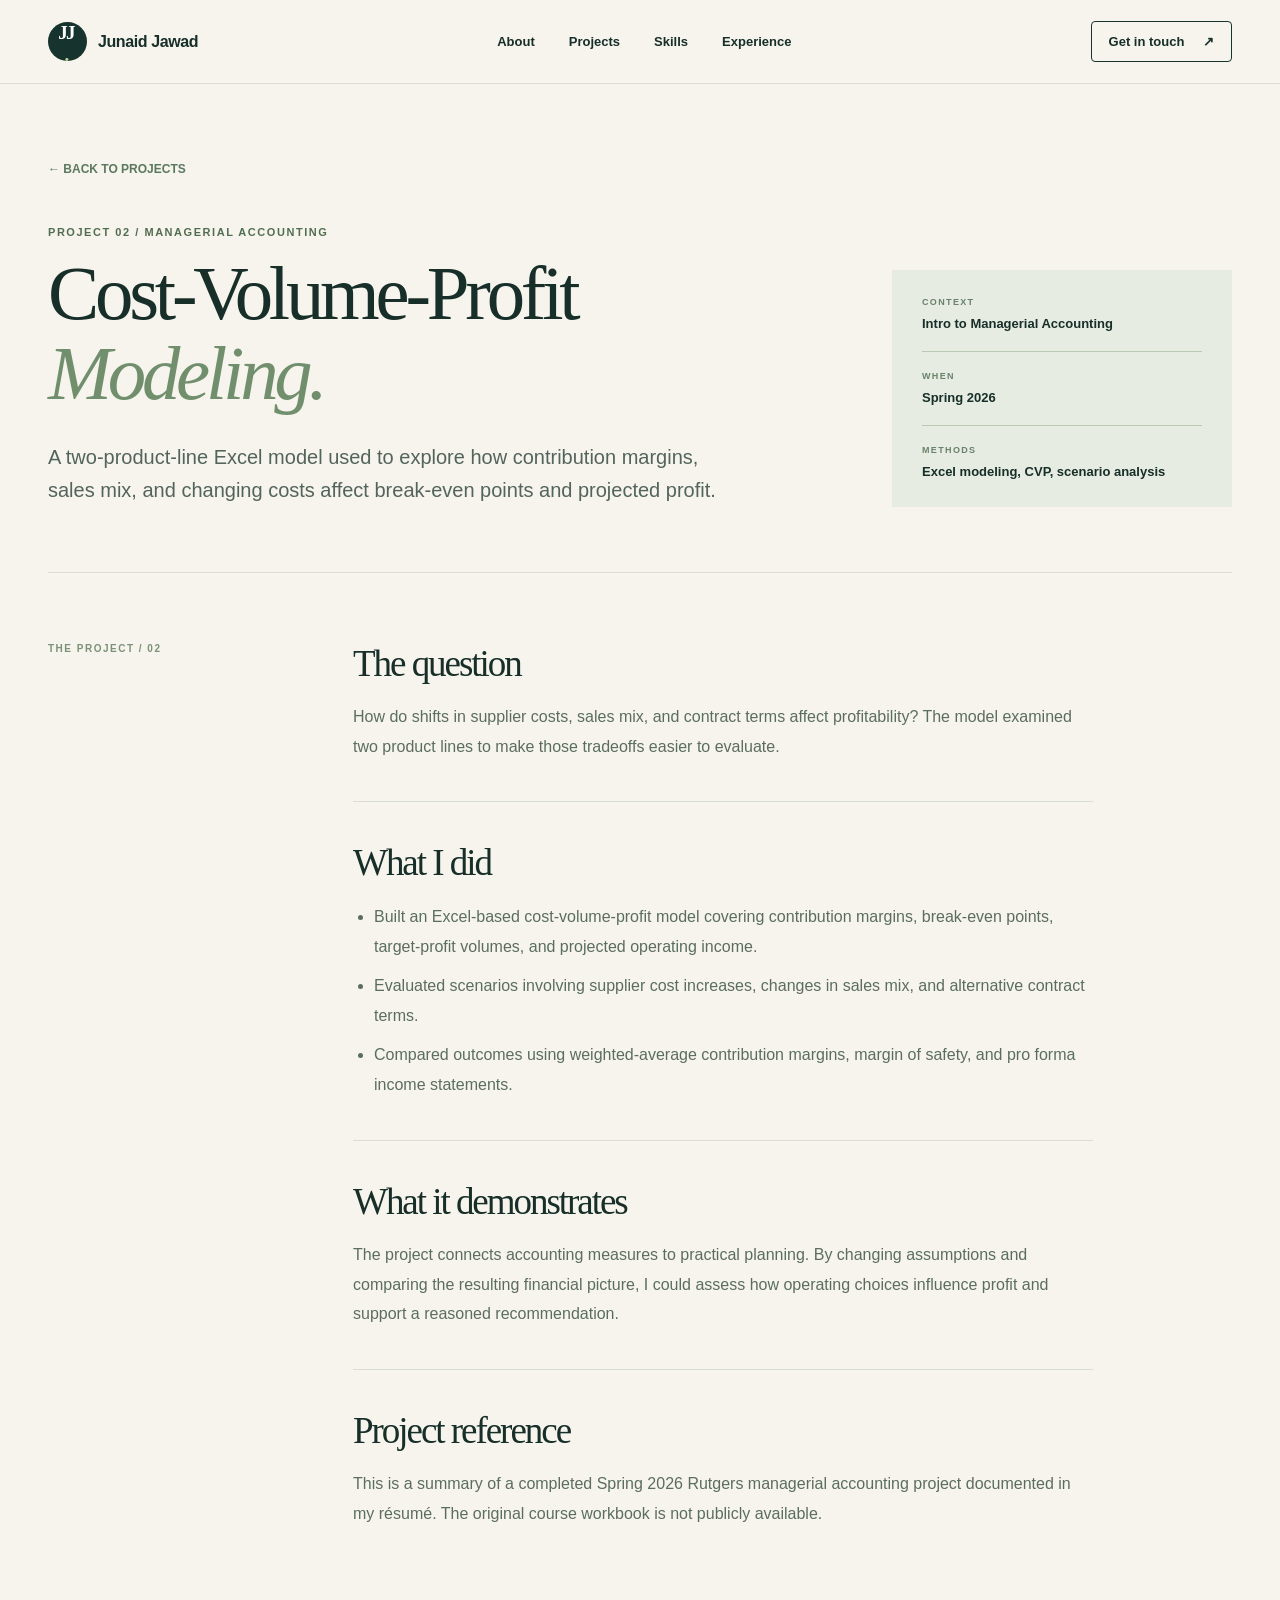
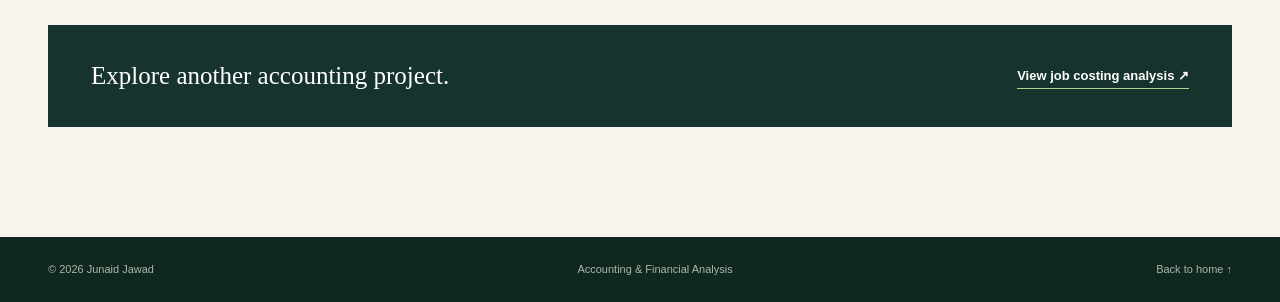
==== commit db90ed36: "Restore the original professional portfolio design" ====
--- a/cvp-analysis.html
+++ b/cvp-analysis.html
@@ -1,56 +1,4 @@
-<!doctype html>
-<html lang="en">
-<head>
-  <meta charset="utf-8">
-  <meta name="viewport" content="width=device-width, initial-scale=1">
-  <meta name="theme-color" content="#183c33">
-  <meta name="description" content="An Excel model evaluating contribution margins, break-even points, target profit, and changing business assumptions.">
-  <meta property="og:title" content="Cost-Volume-Profit Modeling">
-  <meta property="og:description" content="An Excel model evaluating contribution margins, break-even points, target profit, and changing business assumptions.">
-  <meta property="og:type" content="website">
-  <meta property="og:url" content="https://mj947-blip.github.io/junaid-jawad-portfolio/cvp-analysis.html">
-  <link rel="canonical" href="https://mj947-blip.github.io/junaid-jawad-portfolio/cvp-analysis.html">
-  <title>Cost-Volume-Profit Modeling</title>
-  <link rel="icon" href="favicon.svg" type="image/svg+xml">
-  <link rel="stylesheet" href="styles.css?v=3">
-  <script src="site.js?v=3" defer></script>
-</head>
-<body>
-  <a class="skip-link" href="#main">Skip to content</a>
-  <header class="site-header">
-    <nav class="nav wrap" aria-label="Main navigation">
-      <a class="brand" href="./" aria-label="Junaid Jawad, home">
-        <span class="brand-mark" aria-hidden="true">JJ</span>
-        <span>Junaid Jawad<small>ACCOUNTING &amp; FINANCIAL ANALYSIS</small></span>
-      </a>
-      <button class="menu-toggle" aria-expanded="false" aria-controls="navigation-links">Menu <span aria-hidden="true">+</span></button>
-      <div class="nav-links" id="navigation-links">
-        <a href="./#about">About</a><a href="./#projects">Projects</a><a href="./#experience">Experience</a><a href="./#skills">Skills</a><a href="resume.html">Résumé</a>
-        <a class="nav-contact" href="./#contact">Let’s connect <span aria-hidden="true">↗</span></a>
-      </div>
-    </nav>
-  </header>
-
-  <main id="main" class="case-main wrap">
-    <a class="back-link" href="./#projects">← ALL PROJECTS</a>
-    <header class="case-header"><p class="eyebrow">PROJECT 02 / FINANCIAL MODELING</p><h1>Cost-Volume-Profit<br><em>Modeling.</em></h1><p class="case-lead">A two-product-line Excel model for evaluating how costs, sales mix, and contract terms influence break-even points and projected operating income.</p></header>
-    <dl class="case-metadata"><div><dt>CONTEXT</dt><dd>Intro to Managerial Accounting</dd></div><div><dt>INSTITUTION / TERM</dt><dd>Rutgers University · Spring 2026</dd></div><div><dt>TOOLS &amp; METHODS</dt><dd>Excel modeling · CVP analysis · Scenario analysis</dd></div></dl>
-    <div class="case-layout"><aside class="case-contents"><p class="eyebrow">IN THIS CASE STUDY</p><nav aria-label="Case study sections"><a href="#overview">01 &nbsp; Overview</a><a href="#approach">02 &nbsp; Approach</a><a href="#analysis">03 &nbsp; Analysis</a><a href="#reflection">04 &nbsp; Reflection</a></nav><p>Completed academic work.<br>Original workbook not included in this portfolio.</p></aside><div class="case-prose">
-      <section id="overview"><p class="eyebrow">01 / OVERVIEW</p><h2>How do changes in operating assumptions affect profitability?</h2><p>The model connected sales volume and cost assumptions to contribution margins, target-profit volumes, and projected operating income across two product lines.</p></section>
-      <section id="approach"><p class="eyebrow">02 / APPROACH</p><h2>From information to insight.</h2><ol class="approach-list"><li><span>01</span><div><h3>Establish the model</h3><p>Built an Excel-based cost-volume-profit model covering contribution margins, break-even points, target-profit volumes, and projected operating income.</p></div></li>
-<li><span>02</span><div><h3>Evaluate scenarios</h3><p>Examined supplier cost increases, changes in sales mix, and alternative contract terms to understand their impact on profitability.</p></div></li>
-<li><span>03</span><div><h3>Compare financial outcomes</h3><p>Used weighted-average contribution margins, margin of safety, and pro forma income statements to support management recommendations.</p></div></li></ol></section>
-      <section id="analysis"><p class="eyebrow">03 / ANALYSIS</p><h2>What the analysis covered.</h2><div class="analysis-table-wrap"><table class="analysis-table"><caption class="sr-only">Areas covered in this project</caption><tbody><tr><th scope="row">Profitability &amp; volume</th><td>Contribution margins, break-even points, target-profit volumes, and projected operating income.</td></tr>
-<tr><th scope="row">Operating assumptions</th><td>Supplier costs, product sales mix, and alternative contract terms.</td></tr>
-<tr><th scope="row">Decision support</th><td>Weighted-average contribution margins, margin of safety, and pro forma income statements.</td></tr></tbody></table></div></section>
-      <section id="reflection"><p class="eyebrow">04 / REFLECTION</p><h2>Building a practical foundation.</h2><p>The project strengthened my ability to connect accounting concepts with planning decisions, evaluate changing assumptions, and compare financial outcomes before recommending a course of action.</p><p class="source-note">Project reference: completed Spring 2026 coursework documented in my résumé. This page summarizes the project’s scope and methods.</p></section>
-    </div></div>
-    <a class="next-project" href="job-costing.html"><div><p class="eyebrow">NEXT CASE STUDY</p><h2>Job Costing &amp; Financial Analysis</h2></div><span aria-hidden="true">↗</span></a>
-  </main>
-  <footer class="site-footer"><div class="wrap footer-inner">
-    <a class="footer-name" href="./">Junaid Jawad<span>.</span></a>
-    <p>© 2026 Junaid Jawad <span class="footer-divider">/</span> Accounting &amp; Financial Analysis</p>
-    <a href="#main">Back to top <span aria-hidden="true">↑</span></a>
-  </div></footer>
-</body>
-</html>
+<!doctype html>
+<html lang="en">
+<head><meta charset="utf-8"><meta name="viewport" content="width=device-width, initial-scale=1"><meta name="theme-color" content="#17332d"><meta name="description" content="Junaid Jawad's managerial accounting project modeling contribution margins, break-even points, and scenario changes in Excel."><title>Cost-Volume-Profit Modeling | Junaid Jawad</title><link rel="icon" href="favicon.svg" type="image/svg+xml"><link rel="stylesheet" href="styles.css"></head>
+<body><a class="skip-link" href="#main">Skip to content</a><header class="site-header"><nav class="nav wrap" aria-label="Main navigation"><a class="brand" href="./" aria-label="Junaid Jawad, home"><span class="brand-mark">JJ<span class="brand-dot">.</span></span><span class="brand-name">Junaid Jawad</span></a><div class="nav-links"><a href="./#about">About</a><a href="./#projects">Projects</a><a href="./#skills">Skills</a><a href="./#experience">Experience</a></div><a class="nav-contact" href="mailto:junaid.jawad@rutgers.edu">Get in touch <span aria-hidden="true">↗</span></a></nav></header><main id="main" class="case-main wrap"><a class="back-link" href="./#projects">← BACK TO PROJECTS</a><div class="case-hero"><div><p class="section-kicker">PROJECT 02 / MANAGERIAL ACCOUNTING</p><h1>Cost-Volume-Profit<br><em>Modeling.</em></h1><p class="case-lead">A two-product-line Excel model used to explore how contribution margins, sales mix, and changing costs affect break-even points and projected profit.</p></div><div class="case-facts"><div><span>CONTEXT</span><strong>Intro to Managerial Accounting</strong></div><div><span>WHEN</span><strong>Spring 2026</strong></div><div><span>METHODS</span><strong>Excel modeling, CVP, scenario analysis</strong></div></div></div><div class="case-content"><div class="case-sidebar">THE PROJECT / 02</div><div class="case-prose"><section><h2>The question</h2><p>How do shifts in supplier costs, sales mix, and contract terms affect profitability? The model examined two product lines to make those tradeoffs easier to evaluate.</p></section><section><h2>What I did</h2><ul><li>Built an Excel-based cost-volume-profit model covering contribution margins, break-even points, target-profit volumes, and projected operating income.</li><li>Evaluated scenarios involving supplier cost increases, changes in sales mix, and alternative contract terms.</li><li>Compared outcomes using weighted-average contribution margins, margin of safety, and pro forma income statements.</li></ul></section><section><h2>What it demonstrates</h2><p>The project connects accounting measures to practical planning. By changing assumptions and comparing the resulting financial picture, I could assess how operating choices influence profit and support a reasoned recommendation.</p></section><section><h2>Project reference</h2><p>This is a summary of a completed Spring 2026 Rutgers managerial accounting project documented in my résumé. The original course workbook is not publicly available.</p></section></div></div><div class="case-end"><p>Explore another accounting project.</p><a href="job-costing.html">View job costing analysis ↗</a></div></main><footer class="site-footer"><div class="wrap footer-inner"><span>© 2026 Junaid Jawad</span><span>Accounting &amp; Financial Analysis</span><a href="./">Back to home ↑</a></div></footer></body></html>
--- a/styles.css
+++ b/styles.css
@@ -1,727 +1,7 @@
-/* Junaid Jawad — editorial portfolio system */
-:root {
-  --ink: #18392f;
-  --muted: #627169;
-  --paper: #fbfaf6;
-  --canvas: #f3f2ec;
-  --forest: #183c33;
-  --dark: #102d26;
-  --sage: #769072;
-  --sage-light: #e6ebe1;
-  --gold: #c1a775;
-  --line: #d7ddd2;
-  --serif: Georgia, "Times New Roman", serif;
-  --sans: "Segoe UI", Arial, sans-serif;
-}
-* { box-sizing: border-box; }
-html { scroll-behavior: smooth; scroll-padding-top: 110px; }
-body { margin: 0; background: var(--paper); color: var(--ink); font: 15px/1.7 var(--sans); -webkit-font-smoothing: antialiased; }
-a { color: inherit; text-decoration: none; }
-button { font: inherit; cursor: pointer; }
-a, button { -webkit-tap-highlight-color: transparent; }
-a:focus-visible, button:focus-visible { outline: 3px solid #9b7440; outline-offset: 6px; }
-::selection { background: #d6dfc5; color: var(--dark); }
-h1, h2, h3, p, ul, ol, dl { margin-top: 0; }
-h1, h2, h3 { font-weight: 400; }
-h1, h2 { font-family: var(--serif); letter-spacing: -.055em; line-height: 1.1; }
-h3 { line-height: 1.25; }
-em { color: #6a8567; font-weight: 400; }
-.wrap { width: min(1280px, calc(100% - 112px)); margin-inline: auto; }
-.sr-only { position: absolute; width: 1px; height: 1px; padding: 0; margin: -1px; overflow: hidden; clip: rect(0,0,0,0); white-space: nowrap; border: 0; }
-.skip-link { position: fixed; z-index: 100; top: -70px; left: 16px; padding: 12px 20px; background: white; }
-.skip-link:focus { top: 10px; }
-.eyebrow { font-size: 10px; font-weight: 600; letter-spacing: .15em; line-height: 1.6; color: #536d56; margin-bottom: 20px; }
-.site-header { position: sticky; top: 0; z-index: 30; background: rgba(251,250,246,.96); border-bottom: 1px solid var(--line); backdrop-filter: blur(14px); }
-.nav { min-height: 90px; display: flex; align-items: center; justify-content: space-between; gap: 40px; }
-.brand { display: flex; align-items: center; gap: 13px; font-size: 15px; font-weight: 600; line-height: 1.4; white-space: nowrap; }
-.brand-mark { display: grid; place-items: center; width: 43px; height: 43px; border: 1px solid #a5b39c; font: italic 25px var(--serif); letter-spacing: -.13em; padding-right: 4px; }
-.brand small { display: block; font-size: 7.5px; font-weight: 500; letter-spacing: .15em; margin-top: 4px; color: var(--muted); }
-.nav-links { display: flex; gap: 28px; align-items: center; font-size: 12px; }
-.nav-links > a { position: relative; transition: color .2s; }
-.nav-links > a:not(.nav-contact)::after { position: absolute; content: ""; height: 1px; background: var(--forest); left: 0; bottom: -7px; width: 0; transition: width .2s; }
-.nav-links > a:hover::after, .nav-links > a[aria-current]::after { width: 100%; }
-.nav-contact { display: flex; gap: 20px; border: 1px solid #a5b39c; padding: 10px 17px; }
-.nav-contact:hover { color: #6b8063; }
-.menu-toggle { display: none; background: none; border: 0; color: var(--ink); }
-.hero { display: grid; grid-template-columns: minmax(0,1.2fr) minmax(340px,.8fr); gap: 85px; align-items: center; padding-block: 80px 84px; }
-.hero-copy .eyebrow { display: flex; gap: 9px; align-items: center; font-size: 9px; margin-bottom: 25px; }
-.status-dot { flex: none; width: 6px; height: 6px; background: #7b9569; border-radius: 50%; }
-.hero h1 { font-size: clamp(68px,6.4vw,96px); margin: 0 0 20px; line-height: 1.05; letter-spacing: -.065em; }
-.title-dot { color: #779267; }
-.hero-deck { font: 42px/1.12 var(--serif); letter-spacing: -.04em; margin-bottom: 24px; }
-.statement { max-width: 555px; font-size: 16px; color: #5c6c62; line-height: 1.85; margin-bottom: 31px; }
-.hero-actions { display: flex; gap: 12px; flex-wrap: wrap; }
-.button { display: inline-flex; justify-content: center; align-items: center; gap: 25px; padding: 14px 19px; font-size: 12px; font-weight: 600; border: 1px solid transparent; transition: background .2s, border-color .2s, transform .2s; }
-.button-primary { color: white; background: var(--forest); }
-.button-primary:hover { background: #2d5746; transform: translateY(-2px); }
-.button-outline { border-color: #bdc9b6; background: transparent; }
-.button-outline:hover { background: #e9eee2; border-color: #a2b396; }
-.hero-footnote { display: flex; align-items: center; gap: 12px; margin-top: 31px; color: #6b786e; font-size: 10px; letter-spacing: .03em; }
-.fine-rule { width: 30px; height: 1px; background: #9eaf91; }
-.profile-card { color: #f0f2e8; background: var(--forest); padding: 26px 32px 23px; box-shadow: 12px 12px 0 #e5e8dd; position: relative; }
-.profile-card::before { content: ""; position: absolute; top: -5px; left: 0; width: 70px; height: 5px; background: #b5aa86; }
-.profile-top { display: flex; justify-content: space-between; gap: 10px; padding-bottom: 24px; border-bottom: 1px solid #50685a; color: #c2d1ba; font-size: 8px; letter-spacing: .14em; }
-.profile-university { display: flex; gap: 14px; align-items: center; padding-top: 29px; }
-.university-mark { background: #e2e8d6; color: var(--forest); font: 32px var(--serif); width: 43px; height: 48px; display: grid; place-items: center; }
-.profile-university h2 { font-size: 23px; letter-spacing: -.025em; margin-bottom: 5px; }
-.profile-university p { font-size: 9px; color: #bdcdb8; margin-bottom: 0; }
-.profile-degree { padding-block: 32px 28px; }
-.profile-degree p { margin: 0 0 3px; font-size: 12px; color: #c3d1bb; }
-.profile-degree strong { display: block; font: 45px/1.1 var(--serif); letter-spacing: -.045em; }
-.profile-degree > span { font-size: 10px; color: #bdcdb8; display: block; margin-top: 11px; }
-.profile-stats { border-block: 1px solid #50685a; display: grid; grid-template-columns: .9fr 1.1fr; padding-block: 20px; gap: 18px; }
-.profile-stats > div + div { padding-left: 24px; border-left: 1px solid #50685a; }
-.profile-stats strong { font: 28px var(--serif); letter-spacing: -.03em; white-space: nowrap; }
-.profile-stats strong > span { font: 11px var(--sans); letter-spacing: 0; margin-left: 5px; color: #c4d2bb; }
-.profile-stats p { color: #c4d2bb; font-size: 7px; letter-spacing: .1em; margin: 8px 0 0; white-space: nowrap; }
-.profile-focus { display: flex; gap: 28px; justify-content: space-between; padding-block: 24px; }
-.profile-focus > span { max-width: 80px; color: #c3d1bb; font-size: 8px; letter-spacing: .13em; padding-top: 2px; }
-.profile-focus p { font-size: 11px; line-height: 1.8; margin-bottom: 0; }
-.profile-bottom { display: flex; justify-content: space-between; align-items: end; border-top: 1px solid #50685a; padding-top: 18px; color: #bbcb9f; }
-.profile-bottom span { font-size: 6.5px; letter-spacing: .11em; }
-.evidence-band { background: #ecefe6; border-block: 1px solid #d8dfd0; }
-.evidence-grid { display: grid; grid-template-columns: 1.1fr repeat(3,1fr); padding-block: 29px; align-items: center; }
-.evidence-intro { padding-right: 30px; }
-.evidence-intro .eyebrow { margin-bottom: 8px; font-size: 8px; }
-.evidence-intro > p:last-child { margin-bottom: 0; font: 20px/1.25 var(--serif); letter-spacing: -.03em; }
-.evidence-item { border-left: 1px solid #c7d1c0; padding-left: 35px; }
-.evidence-item strong { display: block; font: 39px/1 var(--serif); letter-spacing: -.055em; }
-.evidence-item strong span { color: #738c61; font-size: 26px; margin-left: 3px; }
-.evidence-item p { margin: 8px 0 1px; font-size: 11px; font-weight: 500; }
-.evidence-item small { color: #677a64; font-size: 9px; }
-.section { padding-block: 100px; }
-.section-heading { display: flex; justify-content: space-between; align-items: end; gap: 65px; margin-bottom: 45px; }
-.section-heading .eyebrow { margin-bottom: 17px; }
-.section-heading h2 { font-size: clamp(42px,4.4vw,64px); margin-bottom: 0; }
-.section-description { font-size: 14px; line-height: 1.8; max-width: 335px; color: var(--muted); margin-bottom: 6px; }
-.projects-grid { display: grid; grid-template-columns: repeat(2,minmax(0,1fr)); gap: 28px; }
-.project-card { border: 1px solid var(--line); background: #fffefa; min-width: 0; transition: box-shadow .25s, transform .25s; }
-.project-card:hover { transform: translateY(-4px); box-shadow: 0 18px 34px rgba(22,45,29,.065); }
-.project-visual { height: 235px; padding: 22px 26px; display: flex; flex-direction: column; justify-content: space-between; position: relative; overflow: hidden; }
-.cost-visual { background: #183d32; color: #e0e8d5; }
-.cvp-visual { background: #e7ebdd; color: #284c37; }
-.visual-top, .visual-bottom { display: flex; justify-content: space-between; font-size: 8px; letter-spacing: .12em; }
-.visual-bottom { padding-top: 13px; border-top: 1px solid rgba(141,163,116,.45); align-items: center; font-size: 7px; }
-.visual-bottom > span:last-child { font-size: 17px; }
-.cost-diagram { display: flex; gap: 12px; align-items: center; justify-content: space-around; }
-.cost-diagram > div { display: flex; flex-direction: column; border-bottom: 1px solid #72866a; padding-bottom: 11px; flex: 1; }
-.cost-diagram > div > span { font-size: 9px; color: #b6cba5; margin-bottom: 13px; }
-.cost-diagram strong { font: 27px var(--serif); letter-spacing: -.035em; }
-.diagram-plus { font: 19px var(--serif); color: #aabe95; padding-top: 27px; }
-.cvp-equation { text-align: center; width: 70%; align-self: center; }
-.cvp-equation > span { font-size: 7px; letter-spacing: .13em; }
-.cvp-equation strong { display: block; font: 29px var(--serif); margin-top: 10px; }
-.equation-rule { height: 1px; width: 210px; max-width: 100%; background: #8ea081; margin: 11px auto; }
-.cvp-equation p { font: italic 17px var(--serif); margin: 0; }
-.project-content { padding: 30px 32px 0; }
-.project-category { font-size: 8px; font-weight: 600; letter-spacing: .11em; color: #5c7853; margin-bottom: 14px; }
-.project-content h3 { font: 34px/1.15 var(--serif); letter-spacing: -.035em; margin-bottom: 20px; }
-.project-content > p:not(.project-category) { font-size: 14px; line-height: 1.8; color: var(--muted); margin-bottom: 23px; min-height: 100px; }
-.tags { list-style: none; display: flex; flex-wrap: wrap; gap: 8px; margin: 0 0 28px; padding: 0; }
-.tags li { background: #eef1e8; color: #587151; font-size: 10px; padding: 4px 9px; }
-.project-link { border-top: 1px solid var(--line); display: flex; justify-content: space-between; padding-block: 19px; font-size: 12px; font-weight: 600; }
-.project-link:hover { color: #6c845e; }
-.project-link > span:not(.sr-only) { font-size: 16px; }
-.section-note { margin: 23px 0 0; font-size: 10px; color: #64745f; }
-.section-note span { margin-right: 8px; }
-.experience-section { background: #f0f2e9; border-block: 1px solid #dce2d3; }
-.text-link { display: inline-flex; gap: 26px; border-bottom: 1px solid #9cac90; padding-bottom: 6px; font-size: 12px; white-space: nowrap; }
-.text-link:hover { color: #73886a; }
-.experience-list { border-top: 1px solid #bccbb2; }
-.experience-row { display: grid; grid-template-columns: 230px 1fr 25px; gap: 50px; padding-block: 34px; border-bottom: 1px solid #cdd7c4; }
-.experience-context p { font-size: 10px; letter-spacing: .065em; margin-bottom: 6px; padding-top: 4px; color: #4d6b50; }
-.experience-context > span { font-size: 11px; color: #6c7e64; }
-.organization { font-size: 11px; color: #526f4e; font-weight: 600; margin-bottom: 7px; }
-.experience-details h3 { font: 28px var(--serif); letter-spacing: -.025em; margin-bottom: 15px; }
-.experience-details > p:not(.organization) { max-width: 720px; font-size: 14px; color: #5e725a; line-height: 1.85; margin-bottom: 17px; }
-.experience-tags { list-style: none; padding: 0; margin-bottom: 0; display: flex; flex-wrap: wrap; gap: 18px; }
-.experience-tags li { font-size: 9px; color: #607e56; }
-.experience-tags li::before { content: "·"; margin-right: 9px; }
-.row-number { font: italic 19px var(--serif); color: #6c8562; }
-.skills-grid { display: grid; grid-template-columns: repeat(3,1fr); border: 1px solid var(--line); }
-.skill-card { padding: 30px 32px; }
-.skill-card + .skill-card { border-left: 1px solid var(--line); }
-.skill-symbol { color: #6a865d; font-size: 10px; display: block; margin-bottom: 28px; }
-.skill-card h3 { font: 31px/1.12 var(--serif); letter-spacing: -.04em; margin-bottom: 23px; }
-.skill-card ul { list-style: none; padding: 0; margin: 0; font-size: 12px; color: #62735b; }
-.skill-card li + li { margin-top: 8px; }
-.training-panel { border-bottom: 1px solid var(--line); display: flex; gap: 26px; align-items: center; padding-block: 34px; }
-.training-mark { width: 48px; height: 48px; border: 1px solid #bac8ac; display: grid; place-items: center; font-size: 24px; color: #789366; flex: none; }
-.training-panel .eyebrow { margin-bottom: 9px; font-size: 8px; }
-.training-panel h3 { font: 22px var(--serif); letter-spacing: -.02em; margin-bottom: 9px; }
-.training-panel p:not(.eyebrow) { font-size: 12px; color: #63745c; max-width: 680px; margin-bottom: 0; }
-.training-panel .text-link { margin-left: auto; }
-.contact-section { background: var(--forest); color: #f3f2e8; padding-block: 86px; }
-.contact-layout { display: grid; grid-template-columns: 1fr 270px; gap: 100px; }
-.contact-section .eyebrow { color: #bfd0a9; }
-.contact-section h2 { font-size: clamp(43px,4.5vw,65px); margin-bottom: 27px; }
-.contact-section h2 em { color: #c0cfaa; }
-.contact-section p:not(.eyebrow) { color: #c6d2bb; max-width: 565px; font-size: 14px; line-height: 1.9; }
-.contact-email { display: inline-flex; gap: 55px; font-size: 21px; border-bottom: 1px solid #7e9570; padding-bottom: 9px; margin-top: 16px; }
-.contact-email:hover { color: #cee1b0; }
-.contact-details { border-left: 1px solid #59764e; padding-left: 54px; display: flex; flex-direction: column; justify-content: center; }
-.contact-mark { font: italic 70px/1 var(--serif); letter-spacing: -.09em; color: #c7d6b4; margin-bottom: 30px; }
-.contact-details p { font-size: 8px!important; letter-spacing: .13em; margin-bottom: 23px; }
-.contact-details a { font-size: 11px; padding-block: 9px; border-top: 1px solid #577047; display: flex; justify-content: space-between; }
-.contact-details a:hover { color: #cce3a9; }
-.site-footer { background: var(--dark); color: #b6c7a9; }
-.footer-inner { min-height: 85px; display: flex; align-items: center; justify-content: space-between; gap: 30px; font-size: 10px; }
-.footer-name { font: 24px var(--serif); letter-spacing: -.04em; color: #e4eadb; }
-.footer-name > span { color: #99b57f; }
-.footer-inner p { margin: 0; font-size: 9px; }
-.footer-divider { margin-inline: 15px; }
-.footer-inner > a:last-child:hover { color: white; }
-.case-main { padding-block: 45px 100px; }
-.back-link { display: inline-block; font-size: 9px; font-weight: 600; letter-spacing: .12em; color: #617e55; margin-bottom: 45px; }
-.back-link:hover { color: #183c33; }
-.case-header { max-width: 1050px; margin-bottom: 48px; }
-.case-header h1 { font-size: clamp(50px,6vw,83px); margin-bottom: 24px; }
-.case-lead { max-width: 740px; font-size: 19px; line-height: 1.8; color: #61715c; margin-bottom: 0; }
-.case-metadata { display: grid; grid-template-columns: 1fr 1fr 1.2fr; gap: 25px; padding-block: 25px; border-block: 1px solid #bbcbb0; margin-bottom: 60px; }
-.case-metadata dt { font-size: 8px; letter-spacing: .13em; color: #648457; margin-bottom: 9px; }
-.case-metadata dd { margin: 0; font-size: 12px; }
-.case-layout { display: grid; grid-template-columns: 230px minmax(0,1fr); gap: 80px; }
-.case-contents { align-self: start; position: sticky; top: 135px; }
-.case-contents .eyebrow { font-size: 8px; margin-bottom: 20px; }
-.case-contents nav { display: flex; flex-direction: column; }
-.case-contents nav a { font-size: 12px; padding-block: 9px; border-bottom: 1px solid var(--line); }
-.case-contents nav a:hover { color: #729460; }
-.case-contents > p:last-child { margin-top: 24px; font-size: 10px; color: #647c5a; line-height: 1.8; }
-.case-prose { max-width: 820px; }
-.case-prose > section + section { margin-top: 45px; padding-top: 43px; border-top: 1px solid var(--line); }
-.case-prose .eyebrow { font-size: 8px; margin-bottom: 13px; }
-.case-prose h2 { font-size: 35px; letter-spacing: -.035em; margin-bottom: 20px; }
-.case-prose p { color: #5e7355; line-height: 1.9; font-size: 15px; }
-.approach-list { list-style: none; padding: 0; margin: 27px 0 0; }
-.approach-list li { display: flex; gap: 24px; }
-.approach-list li + li { margin-top: 25px; }
-.approach-list li > span { width: 30px; height: 30px; border: 1px solid #bacdab; display: grid; place-items: center; flex: none; color: #728d64; font-size: 9px; }
-.approach-list h3 { font: 22px var(--serif); margin-bottom: 8px; }
-.approach-list p { font-size: 14px; margin-bottom: 0; }
-.analysis-table { border-collapse: collapse; width: 100%; font-size: 13px; }
-.analysis-table tr { border-bottom: 1px solid var(--line); }
-.analysis-table th { width: 35%; font-weight: 500; text-align: left; padding: 18px 25px 18px 0; vertical-align: top; }
-.analysis-table td { color: #61735a; padding: 18px 0; line-height: 1.8; }
-.source-note { font-size: 11px!important; padding: 17px 20px; border-left: 2px solid #a4bb91; background: #eef2e6; margin-top: 24px; }
-.next-project { background: #e9eee0; padding: 35px 40px; margin-top: 70px; display: flex; justify-content: space-between; align-items: center; gap: 35px; }
-.next-project .eyebrow { font-size: 8px; margin-bottom: 12px; }
-.next-project h2 { font-size: 35px; margin: 0; letter-spacing: -.035em; }
-.next-project > span { font-size: 35px; color: #64854f; transition: transform .2s; }
-.next-project:hover > span { transform: translate(4px,-4px); }
-.resume-main { max-width: 1050px; padding-block: 35px 80px; }
-.resume-toolbar { display: flex; justify-content: space-between; align-items: center; gap: 24px; margin-bottom: 32px; }
-.resume-toolbar .back-link { margin-bottom: 0; }
-.print-button { display: none; }
-.js .print-button { display: inline-flex; }
-.resume-sheet { border: 1px solid var(--line); padding: 60px 70px; background: #fffefa; }
-.resume-header { border-bottom: 2px solid var(--forest); padding-bottom: 25px; margin-bottom: 30px; }
-.resume-header .eyebrow { margin-bottom: 15px; }
-.resume-header h1 { font-size: 65px; margin-bottom: 13px; }
-.resume-header h1 > span { color: var(--sage); }
-.resume-header > p:not(.eyebrow) { font-size: 14px; color: #637759; margin-bottom: 15px; }
-.resume-contact { display: flex; flex-wrap: wrap; gap: 10px 25px; font-size: 11px; }
-.resume-contact a { text-decoration: underline; text-underline-offset: 3px; }
-.resume-sheet > section + section { border-top: 1px solid var(--line); padding-top: 23px; margin-top: 23px; }
-.resume-sheet section h2 { font: 11px var(--sans); letter-spacing: .13em; text-transform: uppercase; font-weight: 700; margin-bottom: 17px; color: #5d8050; }
-.resume-entry + .resume-entry { margin-top: 23px; }
-.resume-entry-heading { display: flex; justify-content: space-between; gap: 20px; margin-bottom: 4px; }
-.resume-entry-heading h3 { font-size: 14px; font-weight: 600; margin-bottom: 0; }
-.resume-entry-heading > span { font-size: 10px; white-space: nowrap; color: #637759; }
-.resume-sheet p, .resume-sheet li { font-size: 12px; line-height: 1.8; margin-bottom: 5px; color: #4f6749; }
-.resume-sheet .resume-employer { color: #708065; font-size: 11px; }
-.resume-sheet ul { padding-left: 18px; margin: 8px 0 0; }
-@media (max-width: 1120px) {
-  .wrap { width: min(1280px,calc(100% - 64px)); }
-  .nav { gap: 20px; }
-  .nav-links { gap: 20px; }
-  .brand small { display: none; }
-  .hero { gap: 45px; grid-template-columns: minmax(0,1.15fr) minmax(330px,.85fr); }
-  .hero h1 { font-size: 74px; }
-  .hero-deck { font-size: 37px; }
-  .profile-card { padding-inline: 26px; }
-  .profile-stats strong { font-size: 24px; }
-  .profile-stats > div + div { padding-left: 17px; }
-  .evidence-item { padding-left: 25px; }
-  .cost-diagram strong { font-size: 23px; }
-  .experience-row { grid-template-columns: 185px 1fr 25px; gap: 30px; }
-  .contact-layout { gap: 60px; }
-}
-@media (max-width: 880px) {
-  .nav-links { gap: 16px; font-size: 11px; }
-  .brand { font-size: 13px; }
-  .brand-mark { width: 35px; height: 38px; }
-  .nav-contact { padding: 8px 10px; gap: 10px; }
-  .hero { grid-template-columns: 1fr 320px; gap: 30px; padding-block: 55px; }
-  .hero h1 { font-size: 62px; }
-  .hero-deck { font-size: 32px; }
-  .hero-copy .eyebrow { font-size: 8px; }
-  .statement { font-size: 14px; }
-  .hero-actions .button { gap: 12px; padding: 12px 14px; font-size: 11px; }
-  .profile-degree strong { font-size: 39px; }
-  .profile-university h2 { font-size: 20px; }
-  .profile-focus { gap: 18px; }
-  .profile-bottom span { font-size: 6px; }
-  .evidence-grid { grid-template-columns: repeat(3,1fr); }
-  .evidence-intro { display: none; }
-  .evidence-item:first-of-type { border: 0; }
-  .evidence-item { padding-left: 20px; }
-  .section-heading { gap: 30px; }
-  .section-description { max-width: 285px; font-size: 13px; }
-  .project-content { padding-inline: 24px; }
-  .project-content h3 { font-size: 29px; }
-  .cost-diagram { gap: 8px; }
-  .cost-diagram strong { font-size: 20px; }
-  .skill-card { padding: 24px; }
-  .skill-card h3 { font-size: 27px; }
-  .training-panel { flex-wrap: wrap; }
-  .training-panel > div { flex: 1; }
-  .training-panel .text-link { margin-left: 75px; }
-  .contact-layout { grid-template-columns: 1fr 200px; gap: 30px; }
-  .contact-details { padding-left: 30px; }
-  .case-layout { grid-template-columns: 180px 1fr; gap: 40px; }
-  .resume-sheet { padding: 45px; }
-}
-@media (max-width: 720px) {
-  html { scroll-padding-top: 90px; }
-  .wrap { width: calc(100% - 40px); }
-  .nav { min-height: 73px; flex-wrap: wrap; padding-block: 16px; }
-  .brand { font-size: 14px; }
-  .brand small { display: block; font-size: 6.5px; }
-  .nav-links { width: 100%; flex-wrap: wrap; gap: 15px 22px; padding: 14px 0 5px; font-size: 12px; }
-  .js .menu-toggle { display: inline-flex; gap: 15px; align-items: center; font-size: 12px; padding: 7px 0 7px 12px; }
-  .menu-toggle span { font-size: 23px; line-height: 1; }
-  .menu-toggle[aria-expanded="true"] span { transform: rotate(45deg); }
-  .js .nav-links:not([data-open]) { display: none; }
-  .nav-links .nav-contact { width: 100%; justify-content: space-between; padding: 12px; }
-  .hero { grid-template-columns: 1fr; padding-block: 57px 62px; gap: 47px; }
-  .hero h1 { font-size: clamp(60px,11vw,82px); }
-  .hero-deck { font-size: 37px; }
-  .hero-copy .eyebrow { font-size: 8px; }
-  .statement { max-width: 550px; font-size: 15px; }
-  .hero-actions .button { font-size: 11px; padding: 14px 17px; gap: 22px; }
-  .hero-footnote { margin-top: 24px; }
-  .profile-card { max-width: 500px; width: calc(100% - 10px); padding: 25px 28px; }
-  .profile-university h2 { font-size: 23px; }
-  .profile-degree strong { font-size: 43px; }
-  .profile-stats strong { font-size: 30px; }
-  .profile-stats p { font-size: 8px; }
-  .profile-focus { justify-content: start; gap: 45px; }
-  .profile-bottom span { font-size: 7px; }
-  .evidence-grid { grid-template-columns: 1fr; padding-block: 10px; }
-  .evidence-item { border-left: 0; display: grid; grid-template-columns: 100px 1fr; gap: 0 12px; padding: 18px 0; align-items: center; }
-  .evidence-item + .evidence-item { border-top: 1px solid #cbd6c1; }
-  .evidence-item strong { grid-row: span 2; font-size: 36px; }
-  .evidence-item p { margin: 0; font-size: 12px; }
-  .evidence-item small { font-size: 10px; }
-  .section { padding-block: 67px; }
-  .section-heading { display: block; margin-bottom: 32px; }
-  .section-heading h2 { font-size: 43px; }
-  .section-description { max-width: 500px; margin: 22px 0 0; }
-  .section-heading .text-link { margin-top: 25px; }
-  .projects-grid { grid-template-columns: 1fr; gap: 25px; }
-  .project-visual { height: 228px; padding: 23px; }
-  .cost-diagram strong { font-size: 25px; }
-  .project-content { padding: 27px 25px 0; }
-  .project-content h3 { font-size: 32px; }
-  .project-content > p:not(.project-category) { min-height: 0; }
-  .section-note { font-size: 10px; line-height: 1.8; }
-  .experience-row { grid-template-columns: 1fr 20px; gap: 16px; padding-block: 28px; }
-  .experience-context { grid-column: 1 / -1; display: flex; flex-wrap: wrap; justify-content: space-between; gap: 12px; }
-  .experience-context p { padding-top: 0; margin: 0; }
-  .experience-details h3 { font-size: 26px; }
-  .experience-details > p:not(.organization) { font-size: 13px; }
-  .experience-tags { gap: 12px; }
-  .row-number { grid-column: 2; grid-row: 2; }
-  .skills-grid { grid-template-columns: 1fr; }
-  .skill-card { padding: 27px; }
-  .skill-card + .skill-card { border-left: 0; border-top: 1px solid var(--line); }
-  .skill-card h3 { font-size: 31px; }
-  .skill-card h3 br { display: none; }
-  .skill-symbol { margin-bottom: 16px; }
-  .skill-card ul { font-size: 13px; }
-  .training-panel { gap: 18px; align-items: start; }
-  .training-mark { width: 35px; height: 40px; font-size: 20px; }
-  .training-panel .text-link { margin-left: 53px; }
-  .training-panel h3 { font-size: 22px; line-height: 1.3; }
-  .contact-section { padding-block: 65px 50px; }
-  .contact-layout { grid-template-columns: 1fr; gap: 40px; }
-  .contact-section h2 { font-size: 44px; }
-  .contact-email { font-size: 18px; gap: 17px; overflow-wrap: anywhere; }
-  .contact-details { border-left: 0; padding-left: 0; border-top: 1px solid #658457; padding-top: 25px; display: grid; grid-template-columns: 1fr 1fr; gap: 12px 25px; }
-  .contact-mark { display: none; }
-  .contact-details > p { grid-column: 1/-1; margin: 0; font-size: 9px!important; }
-  .contact-details > a { font-size: 12px; }
-  .footer-inner { flex-wrap: wrap; gap: 17px; padding-block: 25px; }
-  .footer-name { font-size: 22px; }
-  .footer-inner p { order: 3; width: 100%; font-size: 8px; }
-  .footer-divider { margin-inline: 8px; }
-  .case-main { padding-block: 30px 65px; }
-  .back-link { margin-bottom: 35px; }
-  .case-header { margin-bottom: 30px; }
-  .case-header h1 { font-size: clamp(43px,8.3vw,58px); }
-  .case-lead { font-size: 16px; }
-  .case-metadata { grid-template-columns: 1fr; gap: 20px; margin-bottom: 35px; }
-  .case-layout { grid-template-columns: 1fr; gap: 35px; }
-  .case-contents { position: static; }
-  .case-contents nav { display: grid; grid-template-columns: 1fr 1fr; gap: 0 20px; }
-  .case-contents > p:last-child { font-size: 10px; }
-  .case-prose h2 { font-size: 31px; }
-  .case-prose p { font-size: 14px; }
-  .analysis-table th { width: 38%; padding-right: 20px; }
-  .next-project { margin-top: 45px; padding: 27px; }
-  .next-project h2 { font-size: 27px; }
-  .resume-main { padding-top: 22px; }
-  .resume-toolbar { gap: 14px; }
-  .resume-toolbar .button { font-size: 10px; padding: 10px 12px; gap: 10px; }
-  .resume-toolbar .back-link { font-size: 8px; }
-  .resume-sheet { padding: 28px 23px; }
-  .resume-header h1 { font-size: 48px; }
-  .resume-entry-heading { display: block; }
-  .resume-entry-heading > span { display: block; margin-top: 5px; }
-  .resume-sheet p, .resume-sheet li { font-size: 12px; }
-}
-@media (max-width: 360px) {
-  .wrap { width: calc(100% - 30px); }
-  .hero h1 { font-size: 53px; }
-  .hero-deck { font-size: 33px; }
-  .hero-actions .button { gap: 10px; padding: 12px 13px; font-size: 10px; }
-  .profile-card { padding-inline: 22px; }
-  .profile-stats strong { font-size: 25px; }
-  .profile-stats p { font-size: 7px; }
-  .profile-bottom span { font-size: 6px; }
-  .cost-diagram strong { font-size: 21px; }
-  .contact-section h2 { font-size: 39px; }
-  .contact-email { font-size: 16px; }
-  .resume-sheet { padding-inline: 20px; }
-}
+:root{--ink:#172e29;--muted:#5d6862;--cream:#f6f4ed;--paper:#fffefa;--line:#d9ddd3;--forest:#17332d;--deep:#102822;--sage:#dce8c2;--lime:#bfd293;--gold:#c4a17d}*{box-sizing:border-box}html{scroll-behavior:smooth}body{margin:0;background:var(--cream);color:var(--ink);font-family:Arial,"Helvetica Neue",sans-serif;-webkit-font-smoothing:antialiased}a{color:inherit;text-decoration:none}a:focus-visible{outline:3px solid #9ab86d;outline-offset:4px}h1,h2,h3,p{margin-top:0}h1,h2{font-family:Georgia,"Times New Roman",serif;font-weight:400;letter-spacing:-.055em}em{font-weight:400;color:#718f6d}.wrap{width:min(1320px,calc(100% - 96px));margin-inline:auto}.skip-link{position:absolute;z-index:10;top:-80px;left:16px;padding:12px;background:#fff}.skip-link:focus{top:12px}.site-header{border-bottom:1px solid var(--line);background:var(--cream)}.nav{min-height:83px;display:flex;align-items:center;justify-content:space-between;gap:32px}.brand{display:inline-flex;align-items:center;gap:11px;font-weight:700;letter-spacing:-.025em;white-space:nowrap}.brand-mark{display:grid;place-items:center;background:var(--forest);color:#fff;width:39px;height:39px;border-radius:50%;font-family:Georgia,serif;font-size:19px;letter-spacing:-.09em;padding-right:3px}.brand-dot{color:var(--lime)}.brand-name{font-size:16px}.nav-links{display:flex;align-items:center;gap:34px;font-size:13px;font-weight:600}.nav-links a,.text-link,.project-link,.contact-link{transition:color .2s}.nav-links a:hover,.text-link:hover,.project-link:hover{color:#73966a}.nav-contact{border:1px solid var(--forest);border-radius:4px;padding:12px 17px;font-weight:700;font-size:13px;white-space:nowrap;transition:background .2s,color .2s}.nav-contact:hover{background:var(--forest);color:white}.nav-contact span,.button span,.text-link span,.project-link span,.contact-link span{margin-left:15px}.hero{min-height:690px;display:grid;grid-template-columns:minmax(0,1.2fr) minmax(380px,.8fr);align-items:center;gap:5vw;padding-block:88px 96px}.eyebrow,.section-kicker,.project-meta,.visual-label,.hero-meta,.strip-label,.art-top,.art-bottom,.art-grid,.experience-date,.experience-index,.skill-num,.project-note,.contact-aside p{font-size:11px;font-weight:700;letter-spacing:.14em}.eyebrow{display:flex;align-items:center;gap:12px;color:#55735c;margin-bottom:28px;white-space:nowrap}.eyebrow-line{width:24px;height:1px;background:#809d72}.bullet{color:#a5b5a1}.hero h1{font-size:clamp(62px,6.4vw,104px);line-height:.99;margin-bottom:33px;max-width:790px}.hero h1 em{font-style:italic}.statement{max-width:590px;font-size:20px;line-height:1.7;color:#53645c;margin-bottom:32px}.hero-actions{display:flex;gap:28px;align-items:center;flex-wrap:wrap}.button{display:inline-flex;justify-content:space-between;align-items:center;gap:28px;border-radius:4px;padding:17px 22px;font-size:13px;font-weight:700;transition:transform .2s,background .2s}.button:hover{transform:translateY(-2px)}.button-primary{background:var(--forest);color:white}.button-primary:hover{background:#31534a}.text-link{font-size:13px;font-weight:700;border-bottom:1px solid currentColor;padding-block:8px}.hero-meta{color:#87918a;margin-top:55px;margin-bottom:0;letter-spacing:.03em;font-weight:500}.hero-meta span{margin-inline:8px}.hero-art{position:relative;background:var(--forest);color:#f2f1e4;min-height:470px;max-width:490px;width:100%;justify-self:end;padding:27px 31px 28px;display:flex;flex-direction:column;overflow:hidden;box-shadow:18px 18px 0 #dfe4d5}.hero-art:before{content:"";position:absolute;inset:80px -100px 70px 60px;border:1px solid rgba(232,239,212,.14);border-radius:50%;transform:rotate(-24deg)}.hero-art:after{content:"";position:absolute;inset:110px -65px 92px 96px;border:1px solid rgba(232,239,212,.1);border-radius:50%;transform:rotate(-24deg)}.art-top,.art-bottom{display:flex;justify-content:space-between;gap:10px;position:relative;z-index:1;font-size:9px;letter-spacing:.12em}.art-top{padding-bottom:18px;border-bottom:1px solid #60736a}.art-monogram{display:flex;align-items:center;justify-content:center;flex:1;font:italic 220px/.8 Georgia,serif;letter-spacing:-.19em;transform:translateX(-18px);color:#e6edd6;position:relative;z-index:1}.art-monogram span{color:#b3cb92}.art-rule{height:1px;background:#60736a;margin-bottom:20px}.art-grid{display:grid;grid-template-columns:repeat(3,1fr);gap:8px;color:#b9d6aa;font-size:8px;margin-bottom:34px;position:relative;z-index:1}.art-bottom{align-items:end}.art-spark{font-size:37px;color:#b5cb8f;line-height:.6}.marquee{border-block:1px solid #d6ddd3;background:#e9eee4;overflow:hidden}.marquee-inner{min-height:65px;width:max-content;margin:auto;display:flex;align-items:center;gap:44px;color:#385449;font-size:11px;font-weight:700;letter-spacing:.16em}.marquee i{font-style:normal;font-size:24px;color:#a4b98c}.section{padding-block:112px 120px}.section-intro{display:flex;justify-content:space-between;align-items:end;gap:60px;margin-bottom:51px}.section-kicker{color:#698264;margin-bottom:16px}.section-intro h2,.contact-section h2{font-size:clamp(50px,5.1vw,76px);line-height:1.07;margin-bottom:0}.section-intro h2 em,.contact-section h2 em{font-style:italic}.section-description{max-width:355px;font-size:15px;line-height:1.8;color:var(--muted);margin-bottom:5px}.project-grid{display:grid;grid-template-columns:repeat(2,minmax(0,1fr));gap:24px}.project-card{background:var(--paper);border:1px solid var(--line);min-width:0;transition:transform .25s,box-shadow .25s}.project-card:hover{transform:translateY(-5px);box-shadow:0 18px 35px rgba(20,43,31,.09)}.project-visual{height:265px;padding:23px 27px;position:relative;overflow:hidden}.visual-analysis{background:#15392f;color:#e8edda}.visual-cvp{background:#e5e9db;color:#254537}.visual-label{position:relative;z-index:2;font-size:9px}.visual-number{position:absolute;right:23px;bottom:16px;opacity:.38;font:italic 30px Georgia,serif}.analysis-lines{position:absolute;left:12%;right:12%;top:29%;bottom:21%}.analysis-title{font:italic 25px Georgia,serif;letter-spacing:-.025em}.analysis-bars{position:absolute;left:0;right:0;bottom:26px;height:80px;display:flex;align-items:end;gap:12px;border-bottom:1px solid #829889}.analysis-bars span{flex:1;background:#bdd39b;opacity:.95}.analysis-bars span:nth-child(1){height:42%}.analysis-bars span:nth-child(2){height:72%}.analysis-bars span:nth-child(3){height:58%}.analysis-bars span:nth-child(4){height:90%}.analysis-bars span:nth-child(5){height:68%}.analysis-axis{position:absolute;bottom:0;left:0;right:0;display:flex;justify-content:space-between;font-size:8px;letter-spacing:.14em;color:#acc6ae}.cvp-diagram{position:absolute;inset:50px 12% 25px;display:flex;align-items:center;justify-content:space-between;gap:12px}.cvp-circle{width:185px;height:185px;flex:none;border:1px solid #759374;border-radius:50%;display:flex;flex-direction:column;align-items:center;justify-content:center;box-shadow:0 0 0 16px rgba(82,113,76,.08)}.cvp-circle span{font:italic 67px Georgia,serif;line-height:1}.cvp-circle small{font-size:9px;letter-spacing:.2em}.cvp-formula{font-size:12px;letter-spacing:.1em;line-height:2.4;border-left:1px solid #90a68c;padding-left:18px}.cvp-formula span{font-weight:700}.project-body{padding:32px 32px 34px}.project-meta{display:flex;justify-content:space-between;gap:12px;color:#70846b;font-size:9px;margin-bottom:20px}.project-meta span{white-space:nowrap}.project-body h3{font:normal 30px/1.15 Georgia,serif;letter-spacing:-.035em;margin-bottom:16px}.project-body p:not(.project-meta){color:var(--muted);font-size:14px;line-height:1.75;min-height:100px}.tag-row{display:flex;flex-wrap:wrap;gap:8px;margin:25px 0 28px}.tag-row span{border:1px solid #dce4d6;padding:7px 10px;color:#52705b;font-size:11px}.project-link{display:flex;justify-content:space-between;border-top:1px solid var(--line);padding-top:20px;font-size:13px;font-weight:700}.project-note{color:#849187;text-align:center;letter-spacing:0;font-weight:400;margin:23px 0 0}.skills-section{padding-block:112px 120px;background:#e8eee4}.skills-grid{display:grid;grid-template-columns:repeat(3,1fr);gap:24px}.skill-group{border-top:1px solid #8fa490;padding-top:25px}.skill-num{color:#6a846e;display:block;margin-bottom:37px}.skill-group h3{font:normal 26px Georgia,serif;letter-spacing:-.035em;margin-bottom:16px}.skill-group p{max-width:310px;line-height:1.75;font-size:14px;color:#56685d}.experience-section{padding-bottom:112px}.experience-list{border-top:1px solid #cdd5ca}.experience-row{display:grid;grid-template-columns:200px 1fr 30px;gap:24px;padding:35px 0;border-bottom:1px solid #cdd5ca}.experience-date{color:#6c806e;padding-top:8px;font-size:10px}.experience-row h3{font:normal 26px Georgia,serif;letter-spacing:-.025em;margin-bottom:5px}.experience-place{font-size:13px;font-weight:700;color:#6b876e;margin-bottom:16px}.experience-row p:last-of-type{font-size:14px;line-height:1.7;color:var(--muted);max-width:730px;margin-bottom:0}.experience-index{color:#90a294;font-size:10px;padding-top:8px}.education-strip{display:grid;grid-template-columns:1fr 1fr;gap:50px;background:#e9eee4;padding:32px 35px;margin-top:47px}.strip-label{display:block;color:#799078;margin-bottom:13px;font-size:9px}.education-strip strong{font:normal 20px Georgia,serif}.education-strip p{font-size:12px;line-height:1.65;color:#607469;margin:10px 0 0}.contact-section{background:var(--forest);color:#f4f3e8;padding-block:105px 112px}.contact-layout{display:grid;grid-template-columns:1fr .55fr;gap:50px}.contact-section .section-kicker{color:#b1cda1}.contact-section h2{font-size:clamp(55px,5.5vw,85px);margin-bottom:24px}.contact-section h2 em{color:#b8d098}.contact-section p:not(.section-kicker){color:#c9d7c8;max-width:500px;font-size:15px;line-height:1.8}.contact-actions{display:flex;align-items:center;gap:27px;margin-top:30px}.button-light{background:#dceabf;color:#17332d}.button-light:hover{background:#f1f5df}.contact-link{font-size:13px;font-weight:700;border-bottom:1px solid #c5d8b3;padding:8px 0}.contact-link:hover{color:#b5ce9a}.contact-aside{border-left:1px solid #678073;display:flex;flex-direction:column;align-items:center;justify-content:center}.contact-glyph{font-size:110px;line-height:1;color:#adc98d;margin-bottom:35px}.contact-aside p{font-size:10px!important;text-align:center;letter-spacing:.18em;line-height:2.2!important;color:#adbea9!important}.site-footer{background:#102720;color:#a7baa8}.footer-inner{min-height:65px;display:flex;justify-content:space-between;align-items:center;gap:20px;font-size:11px}.footer-inner a:hover{color:#fff}.case-main{padding-top:75px;padding-bottom:110px}.back-link{display:inline-block;color:#5b795e;font-size:12px;font-weight:700;margin-bottom:50px}.back-link:hover{color:#254d37}.case-hero{display:grid;grid-template-columns:1fr 340px;gap:70px;align-items:end;border-bottom:1px solid var(--line);padding-bottom:65px}.case-hero h1{font-size:clamp(55px,6vw,90px);line-height:1.04;margin:0 0 27px}.case-lead{font-size:20px;line-height:1.65;color:#53645c;max-width:690px;margin:0}.case-facts{background:#e6ece2;padding:27px 30px}.case-facts div+div{border-top:1px solid #b9c9b5;margin-top:19px;padding-top:19px}.case-facts span{display:block;font-size:9px;letter-spacing:.15em;color:#6a826b;font-weight:700;margin-bottom:7px}.case-facts strong{font-size:13px;font-weight:600}.case-content{display:grid;grid-template-columns:230px 1fr;gap:75px;margin-top:70px}.case-sidebar{font-size:10px;letter-spacing:.15em;color:#7a9278;font-weight:700}.case-prose{max-width:740px}.case-prose h2{font-size:37px;line-height:1.15;margin:0 0 17px}.case-prose p,.case-prose li{font-size:16px;line-height:1.85;color:#5b6d61}.case-prose section+section{border-top:1px solid var(--line);margin-top:40px;padding-top:40px}.case-prose ul{padding-left:21px;margin-bottom:0}.case-prose li+li{margin-top:10px}.case-end{margin-top:80px;background:var(--forest);color:white;padding:37px 43px;display:flex;justify-content:space-between;align-items:center;gap:30px}.case-end p{font:normal 25px Georgia,serif;margin:0}.case-end a{font-size:13px;font-weight:700;border-bottom:1px solid #b8d098;padding-block:5px}.case-end a:hover{color:#b8d098}@media(max-width:1050px){.wrap{width:min(100% - 56px,1320px)}.nav{gap:18px}.nav-links{gap:18px}.hero{grid-template-columns:1fr 370px;gap:35px}.hero h1{font-size:67px}.hero-art{min-height:420px}.art-monogram{font-size:185px}.cvp-circle{width:145px;height:145px}.cvp-circle span{font-size:53px}.cvp-formula{font-size:10px}}@media(max-width:760px){.wrap{width:min(100% - 36px,1320px)}.nav{min-height:70px;flex-wrap:wrap;padding-block:14px}.brand-name{font-size:14px}.nav-links{order:3;width:100%;justify-content:space-between;gap:8px;font-size:11px;overflow:auto}.nav-contact{padding:9px 11px;font-size:11px}.hero{grid-template-columns:1fr;gap:48px;min-height:auto;padding-block:70px 85px}.hero h1{font-size:clamp(54px,11vw,78px)}.statement{font-size:17px}.hero-meta{margin-top:35px;line-height:1.5}.hero-art{justify-self:start;max-width:500px;min-height:400px}.section,.skills-section{padding-block:78px}.section-intro{display:block;margin-bottom:34px}.section-intro h2{font-size:53px;margin-bottom:15px}.section-description{max-width:520px}.project-grid,.skills-grid,.education-strip,.contact-layout{grid-template-columns:1fr}.project-visual{height:260px}.project-body p:not(.project-meta){min-height:0}.skill-num{margin-bottom:20px}.skill-group{padding-bottom:10px}.experience-row{grid-template-columns:1fr 22px;gap:9px}.experience-date{grid-column:1/-1;padding:0}.experience-row>div:nth-child(2){grid-column:1}.experience-index{grid-column:2;grid-row:2}.contact-aside{display:none}.case-hero{grid-template-columns:1fr;gap:35px}.case-main{padding-top:40px;padding-bottom:75px}.back-link{margin-bottom:35px}.case-content{grid-template-columns:1fr;gap:20px;margin-top:45px}.case-hero h1{font-size:56px}.case-end{margin-top:55px;padding:30px;align-items:start;flex-direction:column}.footer-inner{flex-wrap:wrap;justify-content:space-between;padding-block:19px}}@media(max-width:440px){.eyebrow{font-size:9px;gap:8px;white-space:normal}.hero h1{font-size:52px}.hero-art{min-height:350px;padding:21px}.art-monogram{font-size:170px}.art-grid{font-size:7px}.project-body{padding:25px}.project-meta{font-size:8px}.project-body h3{font-size:27px}.cvp-circle{width:135px;height:135px}.cvp-formula{font-size:8px;padding-left:10px}.contact-section h2{font-size:55px}.education-strip{padding:26px}}
+.hero-meta, .project-note { color: #627163; }
+.section-kicker, .skill-num, .strip-label { color: #526e50; }
 @media (prefers-reduced-motion: reduce) {
   html { scroll-behavior: auto; }
-  *, *::before, *::after { transition: none!important; }
-}
-@media print {
-  @page { size: A4; margin: 15mm; }
-  body { background: white; color: #162d22; }
-  .site-header, .site-footer, .skip-link, .resume-toolbar { display: none!important; }
-  .resume-main { width: 100%; max-width: none; padding: 0; }
-  .resume-sheet { padding: 0; border: 0; background: white; }
-  .resume-header { padding-bottom: 15px; margin-bottom: 20px; }
-  .resume-header h1 { font-size: 38px; }
-  .resume-header .eyebrow { display: none; }
-  .resume-sheet p, .resume-sheet li { font-size: 10px; line-height: 1.55; }
-  .resume-sheet section h2 { font-size: 9px; margin-bottom: 12px; }
-  .resume-entry-heading { display: flex; }
-  .resume-entry-heading h3 { font-size: 11px; }
-  .resume-entry-heading > span { font-size: 9px; }
-  .resume-entry { break-inside: avoid; }
-  .resume-entry + .resume-entry { margin-top: 14px; }
-  .resume-sheet > section + section { padding-top: 16px; margin-top: 16px; }
-  .resume-sheet section h2 { break-after: avoid; }
-}
-
-/* Modern visual direction */
-:root {
-  --ink: #eaf2ed;
-  --muted: #a0b2a8;
-  --paper: #0c1714;
-  --canvas: #10221b;
-  --forest: #16382c;
-  --dark: #09110f;
-  --sage: #bce292;
-  --sage-light: #1b3528;
-  --line: #293b31;
-  --serif: "Segoe UI", Arial, sans-serif;
-}
-body { background: radial-gradient(ellipse at 82% 7%, #16382b 0, transparent 25%), #0c1714; font-size: 16px; }
-h1, h2, h3 { font-family: var(--sans); }
-h1, h2 { font-weight: 600; }
-em { font-style: normal; color: #bce292; }
-.eyebrow { color: #a6c79a; font-size: 10px; letter-spacing: .13em; }
-.site-header { background: rgba(12,23,20,.89); border-color: #23372c; }
-.nav { min-height: 84px; }
-.brand { font-size: 15px; color: #edf6ef; }
-.brand-mark { border: 0; border-radius: 11px; background: #c1e895; color: #122019; font: 700 20px var(--sans); letter-spacing: -.1em; width: 41px; height: 41px; }
-.brand small { font-size: 7px; color: #96ad9f; }
-.nav-links { font-size: 13px; color: #b3c2b9; gap: 27px; }
-.nav-links > a:not(.nav-contact)::after { background: #bce292; }
-.nav-links a:hover, .nav-links a[aria-current] { color: #edf5ef; }
-.nav-contact { border: 1px solid #456040; border-radius: 99px; background: #1a2e22; color: #d5e8c6; padding: 10px 17px; }
-.nav-contact:hover { background: #243d2c; color: #edf8e7; }
-.hero { gap: 70px; padding-block: 74px 70px; grid-template-columns: minmax(0,1.1fr) minmax(370px,.9fr); }
-.hero-copy .eyebrow { display: inline-flex; padding: 7px 12px; border: 1px solid #385239; border-radius: 99px; font-size: 8px; color: #bad5a8; background: #15291c; margin-bottom: 26px; }
-.status-dot { background: #bfe590; box-shadow: 0 0 0 4px #213c22; }
-.hero h1 { font-size: clamp(62px,5.8vw,88px); font-weight: 650; letter-spacing: -.075em; margin-bottom: 17px; }
-.title-dot { color: #bce292; }
-.hero-deck { font: 500 42px/1.18 var(--sans); letter-spacing: -.055em; color: #e4eee7; margin-bottom: 24px; }
-.hero-deck em { background: linear-gradient(95deg,#c6ec9f,#73c6aa); color: transparent; background-clip: text; -webkit-background-clip: text; }
-.statement { color: #a8bdb0; font-size: 15px; line-height: 1.85; max-width: 550px; }
-.button { border-radius: 99px; padding: 14px 21px; font-size: 12px; gap: 25px; }
-.button-primary { color: #13200e; background: #c3e99d; box-shadow: 0 5px 22px #afdb7730; }
-.button-primary:hover { color: #14200e; background: #d5f5b3; box-shadow: 0 8px 28px #afdb7745; }
-.button-outline { color: #dae9d9; border-color: #435c43; background: #14251b; }
-.button-outline:hover { color: white; background: #24392a; border-color: #708e63; }
-.hero-footnote { font-size: 10px; color: #90aa95; margin-top: 27px; }
-.fine-rule { background: #759763; }
-.hero-visual { min-width: 0; }
-.visual-scene { height: 375px; border: 1px solid #36543a; border-radius: 28px; position: relative; isolation: isolate; overflow: hidden; background: radial-gradient(ellipse at 52% 42%,#3e6640 0,#213f2c 35%,#122a21 70%); }
-.scene-grid { position: absolute; inset: 0; opacity: .14; background-image: linear-gradient(#bde598 1px,transparent 1px),linear-gradient(90deg,#bde598 1px,transparent 1px); background-size: 44px 44px; transform: perspective(500px) rotateX(35deg) scale(1.25); }
-.orbit { border: 1px solid #9ec77655; border-radius: 50%; position: absolute; top: 50%; left: 50%; width: 320px; height: 320px; transform: translate(-50%,-50%) rotate(-35deg) scaleY(.65); }
-.orbit-two { width: 385px; height: 385px; transform: translate(-50%,-50%) rotate(38deg) scaleY(.65); border-color: #9ec77633; }
-.monogram-disc { position: absolute; top: 46%; left: 50%; width: 210px; height: 210px; border-radius: 50%; display: flex; flex-direction: column; align-items: center; justify-content: center; background: linear-gradient(140deg,#d5f3a9,#94b970 34%,#d3f0a5 54%,#719a5b 88%); border: 1px solid #def8ba; color: #17371d; box-shadow: 16px 27px 35px #08140c88,inset -10px -7px 20px #3b642878,inset 4px 3px 15px #edffd5b8; transform: translate(-50%,-50%) rotate(-9deg); animation: medallion-float 8s ease-in-out infinite; }
-.monogram-disc > span { font: 650 90px/.95 var(--sans); letter-spacing: -.13em; padding-right: 9px; }
-.disc-dot { color: #527a39; }
-.monogram-disc > small { font-size: 6px; letter-spacing: .13em; font-weight: 700; margin-top: 12px; }
-.floating-card { position: absolute; display: flex; align-items: center; gap: 11px; background: #0d211ccc; border: 1px solid #7eaa635e; border-radius: 13px; padding: 12px 14px; backdrop-filter: blur(14px); box-shadow: 0 10px 24px #07151066; }
-.school-card { top: 20px; left: 19px; }
-.school-icon { display: grid; place-items: center; width: 32px; height: 36px; border-radius: 6px; background: #c8e9a5; color: #294225; font: 25px Georgia,serif; }
-.floating-card strong { display: block; font-size: 11px; font-weight: 600; line-height: 1.4; color: #ebf6e6; }
-.floating-card small { display: block; font-size: 8px; color: #a0bb96; margin-top: 4px; }
-.verified-icon { display: grid; place-items: center; height: 17px; width: 17px; border-radius: 50%; background: #315633; color: #c4e994; font-size: 10px; margin-left: 17px; }
-.focus-card { bottom: 61px; right: 18px; animation: card-float 7s ease-in-out infinite; }
-.focus-icon { display: grid; place-items: center; width: 31px; height: 31px; border-radius: 9px; background: #335437; color: #c5ee9c; font-size: 20px; }
-.scene-label { position: absolute; bottom: 22px; left: 24px; font-size: 7px; letter-spacing: .12em; line-height: 1.7; color: #a5bc91; }
-.scene-coordinate { position: absolute; bottom: 24px; right: 22px; color: #98b486; font-size: 7px; letter-spacing: .1em; }
-.visual-credentials { display: grid; grid-template-columns: 1.2fr .8fr; gap: 12px; margin-top: 12px; }
-.visual-credentials > div { border: 1px solid #354b35; border-radius: 16px; padding: 17px 19px; background: linear-gradient(140deg,#1a3022,#10231b); }
-.visual-credentials > div > span { display: block; color: #97b482; font-size: 7px; letter-spacing: .11em; margin-bottom: 8px; }
-.visual-credentials strong { display: block; font-size: 30px; line-height: 1.1; letter-spacing: -.06em; color: #e5f2d9; font-weight: 550; }
-.visual-credentials strong small { font-size: 9px; letter-spacing: 0; font-weight: 400; color: #9cb388; }
-.visual-credentials p { font-size: 8px; color: #9cb388; margin: 8px 0 0; }
-.evidence-band { background: #111f18; border-color: #283e29; }
-.evidence-grid { padding-block: 29px; }
-.evidence-intro .eyebrow { color: #93b280; }
-.evidence-intro > p:last-child { font-family: var(--sans); font-size: 18px; font-weight: 500; color: #d3e4c7; line-height: 1.45; }
-.evidence-item { border-color: #344a30; }
-.evidence-item strong { font: 550 40px/1 var(--sans); color: #e1f0d3; letter-spacing: -.06em; }
-.evidence-item strong span { color: #a6cc83; }
-.evidence-item p { font-size: 11px; color: #c0d6af; }
-.evidence-item small { color: #8da87a; font-size: 9px; }
-.section { padding-block: 90px; }
-.section-heading h2 { font-size: clamp(39px,3.8vw,56px); font-weight: 550; line-height: 1.12; letter-spacing: -.055em; }
-.section-description { font-size: 14px; color: #9eb39f; }
-.project-card { border-color: #344831; background: #122219; border-radius: 20px; position: relative; }
-.project-card:hover { border-color: #72965a; box-shadow: 0 18px 50px #050d094d; }
-.project-visual { height: 250px; border-bottom: 1px solid #355030; padding: 25px 27px; }
-.cost-visual { color: #e0f2d3; background: radial-gradient(ellipse at 50% 70%,#42623b,#1c3625 75%); }
-.cvp-visual { color: #deeee1; background: radial-gradient(ellipse at 40% 90%,#275a49,#142f27 75%); }
-.project-visual::before { content: ""; position: absolute; inset: 0; pointer-events: none; background-image: linear-gradient(#b7d69912 1px,transparent 1px),linear-gradient(90deg,#b7d69912 1px,transparent 1px); background-size: 32px 32px; }
-.project-visual > * { z-index: 1; }
-.visual-top { color: #b5d29f; font-size: 8px; }
-.visual-top > span:first-child { border: 1px solid #748f5d; padding: 4px 8px; border-radius: 5px; background: #1b3424; }
-.visual-top > span:last-child { padding-block: 4px; }
-.cost-diagram { gap: 12px; }
-.cost-diagram > div { background: #0f261b9e; border: 1px solid #64854b88; border-radius: 9px; padding: 12px; }
-.cost-diagram > div > span { margin-bottom: 13px; color: #a9c88f; }
-.cost-diagram strong { font: 500 22px var(--sans); letter-spacing: -.045em; }
-.diagram-plus { color: #c0dd9c; padding-top: 0; }
-.visual-bottom { color: #b1d097; border-color: #799c5766; }
-.cvp-equation { border: 1px solid #679b7988; border-radius: 12px; background: #102c239e; width: 75%; padding: 14px 20px; }
-.cvp-equation > span { color: #9bccad; font-size: 7px; }
-.cvp-equation strong { font: 500 27px var(--sans); letter-spacing: -.04em; margin-top: 5px; }
-.cvp-equation p { font: 13px var(--sans); color: #badbc5; }
-.equation-rule { background: #649876; margin-block: 9px; }
-.project-content { padding: 27px 29px 0; }
-.project-category { color: #a3c18b; font-size: 8px; }
-.project-content h3 { font: 500 30px/1.17 var(--sans); letter-spacing: -.055em; color: #e5f0dd; }
-.project-content > p:not(.project-category) { color: #9fb593; font-size: 14px; min-height: 100px; }
-.tags li { background: #223a24; color: #bcd6a3; border: 1px solid #3a5230; border-radius: 99px; font-size: 9px; padding: 4px 10px; }
-.project-link { border-color: #3b5030; color: #ccdfa9; font-size: 12px; }
-.project-link:hover { color: #e0f6b7; }
-.section-note { color: #89a377; }
-.experience-section { border-color: #253d28; background: #101f17; }
-.text-link { color: #c0d7a5; border-color: #698c50; }
-.text-link:hover { color: #e1f5c3; }
-.experience-list { border-color: #425b36; }
-.experience-row { border-color: #30482b; }
-.experience-context p, .organization { color: #b0c898; }
-.experience-context > span { color: #88a072; }
-.experience-details h3 { font: 500 27px var(--sans); letter-spacing: -.04em; color: #e1eed8; }
-.experience-details > p:not(.organization) { color: #99b089; }
-.experience-tags li { color: #a7c48e; }
-.row-number { color: #86a66b; }
-.skills-grid { border: 0; gap: 18px; }
-.skill-card { border: 1px solid #344c2e; border-radius: 18px; background: linear-gradient(140deg,#192b1c,#122317); transition: border-color .2s, transform .2s; padding: 29px; }
-.skill-card + .skill-card { border-left: 1px solid #344c2e; }
-.skill-card:hover { border-color: #729b53; transform: translateY(-3px); }
-.skill-symbol { background: #294728; color: #c1e69d; font-size: 11px; width: 43px; height: 43px; border: 1px solid #4d6d3a; border-radius: 12px; display: grid; place-items: center; margin-bottom: 26px; }
-.skill-card h3 { font: 500 29px/1.16 var(--sans); letter-spacing: -.04em; color: #e5f0dc; }
-.skill-card ul { color: #a4ba93; font-size: 12px; }
-.training-panel { border: 1px solid #3c5431; border-radius: 16px; margin-top: 20px; padding: 28px; background: #132517; }
-.training-mark { background: #263e22; border-color: #5d7c3d; color: #b7d28a; border-radius: 13px; }
-.training-panel .eyebrow { color: #a5c385; }
-.training-panel h3 { font: 500 20px var(--sans); letter-spacing: -.03em; color: #e2eed7; }
-.training-panel p:not(.eyebrow) { color: #97b082; }
-.contact-section { background: radial-gradient(ellipse at 15% 20%,#284329,#13291d 70%); border-block: 1px solid #38552c; padding-block: 85px; }
-.contact-section h2 { font-size: clamp(40px,4.2vw,60px); font-weight: 500; letter-spacing: -.055em; }
-.contact-section h2 em { color: #c5e399; }
-.contact-section .eyebrow { color: #a9c889; }
-.contact-section p:not(.eyebrow) { color: #abc49a; }
-.contact-email { color: #d8ecbe; border-color: #789958; font-size: 22px; }
-.contact-details { border-color: #476737; }
-.contact-details p { color: #a4c184!important; }
-.contact-mark { font: 650 72px/1 var(--sans); letter-spacing: -.09em; color: #c0e198; }
-.contact-details a { color: #c3dbaa; border-color: #456333; }
-.site-footer { background: #09120d; color: #91ac7a; }
-.footer-name { font: 500 23px var(--sans); letter-spacing: -.05em; color: #c2d8ae; }
-.footer-inner p { color: #83a06b; }
-.case-header h1 { font-size: clamp(45px,5.4vw,77px); font-weight: 550; }
-.case-lead { color: #a3b998; }
-.back-link, .case-metadata dt { color: #a9c98d; }
-.back-link:hover { color: #d3edb8; }
-.case-metadata { border-color: #3a542f; }
-.case-metadata dd { color: #c2d7b1; }
-.case-contents > p:last-child { color: #8daa78; }
-.case-contents nav a { border-color: #344d2b; color: #bbd3a8; }
-.case-contents nav a:hover { color: #e1f5ca; }
-.case-prose h2 { font-size: 32px; font-weight: 500; letter-spacing: -.045em; }
-.case-prose p { color: #a1b88f; }
-.case-prose > section + section { border-color: #324c2a; }
-.approach-list h3 { font: 500 21px var(--sans); color: #dceccc; }
-.approach-list li > span { border-color: #4b6f32; color: #b6d596; background: #1e3520; border-radius: 8px; }
-.analysis-table tr { border-color: #3d572e; }
-.analysis-table th { color: #d2e6bd; }
-.analysis-table td { color: #a0b98b; }
-.source-note { color: #acc993!important; background: #1b301c; border-color: #84a751; border-radius: 0 8px 8px 0; }
-.next-project { border: 1px solid #406031; border-radius: 20px; background: linear-gradient(130deg,#263e23,#132a1a); }
-.next-project h2 { color: #d5eab9; font-size: 31px; font-weight: 500; }
-.next-project > span { color: #b7d88a; }
-.resume-sheet { background: #fbfcf8; color: #1a3320; border: 0; border-radius: 16px; }
-.resume-header h1 { font-weight: 550; font-family: var(--sans); }
-.resume-header > p:not(.eyebrow), .resume-sheet p, .resume-sheet li { color: #52674a; }
-.resume-header .eyebrow, .resume-sheet section h2 { color: #4e7240; }
-.resume-header { border-color: #335832; }
-.resume-sheet > section + section { border-color: #d1ddc7; }
-.resume-sheet h3 { color: #1c351e; }
-.resume-sheet .resume-entry-heading > span { color: #5a7350; }
-.resume-sheet .resume-employer { color: #5c7252; }
-.resume-sheet .resume-header h1 > span { color: #769353; }
-@keyframes medallion-float {
-  0%,100% { transform: translate(-50%,-50%) rotate(-9deg); }
-  50% { transform: translate(-50%,-54%) rotate(-5deg); }
-}
-@keyframes card-float {
-  0%,100% { transform: translateY(0); }
-  50% { transform: translateY(-7px); }
-}
-@keyframes appear {
-  from { opacity: .2; transform: translateY(18px); }
-  to { opacity: 1; transform: translateY(0); }
-}
-.revealed { animation: appear .7s ease both; }
-@media (max-width: 1120px) {
-  .hero { gap: 45px; grid-template-columns: minmax(0,1.1fr) minmax(330px,.9fr); }
-  .hero h1 { font-size: 70px; }
-  .hero-deck { font-size: 35px; }
-  .nav-links { gap: 20px; }
-  .visual-credentials > div { padding: 15px; }
-  .visual-credentials strong { font-size: 28px; }
-  .visual-credentials p { font-size: 7px; }
-  .cost-diagram strong { font-size: 18px; }
-  .cost-diagram > div { padding: 10px; }
-}
-@media (max-width: 880px) {
-  .hero { gap: 30px; grid-template-columns: minmax(0,1fr) 320px; padding-block: 55px; }
-  .hero h1 { font-size: 60px; }
-  .hero-deck { font-size: 31px; }
-  .hero-copy .eyebrow { font-size: 7px; padding: 6px 9px; }
-  .statement { font-size: 14px; }
-  .nav-links { gap: 15px; font-size: 11px; }
-  .nav-contact { gap: 9px; padding-inline: 12px; }
-  .visual-scene { height: 345px; }
-  .school-card { left: 13px; top: 18px; gap: 9px; padding: 10px; }
-  .verified-icon { margin-left: 8px; }
-  .monogram-disc { width: 185px; height: 185px; }
-  .monogram-disc > span { font-size: 81px; }
-  .focus-card { right: 12px; padding: 10px; }
-  .visual-credentials { grid-template-columns: 1.1fr .9fr; gap: 8px; }
-  .visual-credentials > div { padding: 13px; }
-  .visual-credentials > div > span { font-size: 6px; }
-  .visual-credentials strong { font-size: 26px; }
-  .visual-credentials strong small { font-size: 7px; }
-  .visual-credentials p { font-size: 7px; }
-  .cost-diagram { gap: 7px; }
-  .cost-diagram strong { font-size: 16px; }
-  .project-content h3 { font-size: 27px; }
-}
-@media (max-width: 720px) {
-  .nav { min-height: 75px; }
-  .brand { font-size: 14px; }
-  .brand small { font-size: 6px; }
-  .brand-mark { width: 36px; height: 36px; font-size: 18px; border-radius: 9px; }
-  .menu-toggle { color: #d1e2bb; }
-  .nav-links { gap: 18px 24px; font-size: 13px; padding-top: 10px; }
-  .nav-links .nav-contact { padding: 11px 15px; }
-  .hero { grid-template-columns: 1fr; padding-block: 52px 55px; gap: 40px; }
-  .hero-copy .eyebrow { font-size: 7px; margin-bottom: 23px; }
-  .hero h1 { font-size: clamp(56px,10.5vw,79px); margin-bottom: 20px; }
-  .hero-deck { font-size: 35px; }
-  .statement { font-size: 15px; line-height: 1.85; }
-  .hero-actions .button { padding: 13px 18px; gap: 19px; font-size: 11px; }
-  .hero-visual { max-width: 520px; }
-  .visual-scene { height: 360px; border-radius: 22px; }
-  .school-card { left: 17px; top: 18px; }
-  .focus-card { right: 16px; bottom: 65px; }
-  .monogram-disc { width: 205px; height: 205px; }
-  .monogram-disc > span { font-size: 88px; }
-  .visual-credentials > div { padding: 16px; }
-  .visual-credentials > div > span { font-size: 7px; }
-  .visual-credentials strong { font-size: 30px; }
-  .visual-credentials strong small { font-size: 8px; }
-  .visual-credentials p { font-size: 7px; }
-  .evidence-item + .evidence-item { border-color: #33482c; }
-  .evidence-item strong { font-size: 37px; }
-  .evidence-item p { font-size: 12px; }
-  .evidence-item small { font-size: 10px; }
-  .section { padding-block: 65px; }
-  .section-heading h2 { font-size: 39px; }
-  .section-description { font-size: 14px; }
-  .project-visual { height: 235px; padding: 22px; }
-  .cost-diagram { gap: 8px; }
-  .cost-diagram > div { padding: 10px; }
-  .cost-diagram strong { font-size: 17px; }
-  .project-content { padding: 26px 24px 0; }
-  .project-content h3 { font-size: 28px; }
-  .project-content > p:not(.project-category) { min-height: 0; }
-  .experience-details h3 { font-size: 24px; }
-  .experience-details > p:not(.organization) { font-size: 14px; }
-  .skill-card { padding: 26px; }
-  .skill-card + .skill-card { border-top: 1px solid #344c2e; }
-  .skill-card h3 { font-size: 28px; }
-  .skill-card ul { font-size: 13px; }
-  .training-panel { padding: 22px; gap: 17px; }
-  .training-panel h3 { font-size: 19px; line-height: 1.4; }
-  .training-panel .text-link { margin-left: 52px; }
-  .contact-section { padding-block: 64px 45px; }
-  .contact-section h2 { font-size: 40px; }
-  .contact-email { font-size: 18px; }
-  .contact-details { border-color: #537641; }
-  .footer-name { font-size: 22px; }
-  .case-header h1 { font-size: clamp(39px,8vw,57px); }
-  .case-prose h2 { font-size: 28px; }
-  .next-project h2 { font-size: 26px; }
-  .resume-sheet { padding: 28px 22px; }
-  .resume-header h1 { font-size: 40px; }
-}
-@media (max-width: 360px) {
-  .hero h1 { font-size: 51px; }
-  .hero-deck { font-size: 30px; }
-  .hero-actions .button { padding: 12px 14px; gap: 10px; font-size: 10px; }
-  .visual-credentials > div { padding: 12px; }
-  .visual-credentials strong { font-size: 26px; }
-  .visual-credentials > div > span { font-size: 6px; }
-  .visual-credentials p { font-size: 6px; }
-  .project-visual { padding: 18px; }
-  .cost-diagram strong { font-size: 15px; }
-  .cost-diagram > div { padding: 8px; }
-  .project-content { padding-inline: 21px; }
-  .contact-section h2 { font-size: 35px; }
-  .contact-email { font-size: 16px; }
-}
-@media (prefers-reduced-motion: reduce) {
-  *, *::before, *::after { animation: none!important; transition: none!important; }
-}
-@media print {
-  body { background: white; }
-  .resume-sheet { color: #172d1b; background: white; border-radius: 0; padding: 0; }
-  .resume-sheet p, .resume-sheet li { color: #344731; }
-  .resume-header h1 { font-size: 36px; }
-}
+  *, *::before, *::after { transition: none !important; }
+}
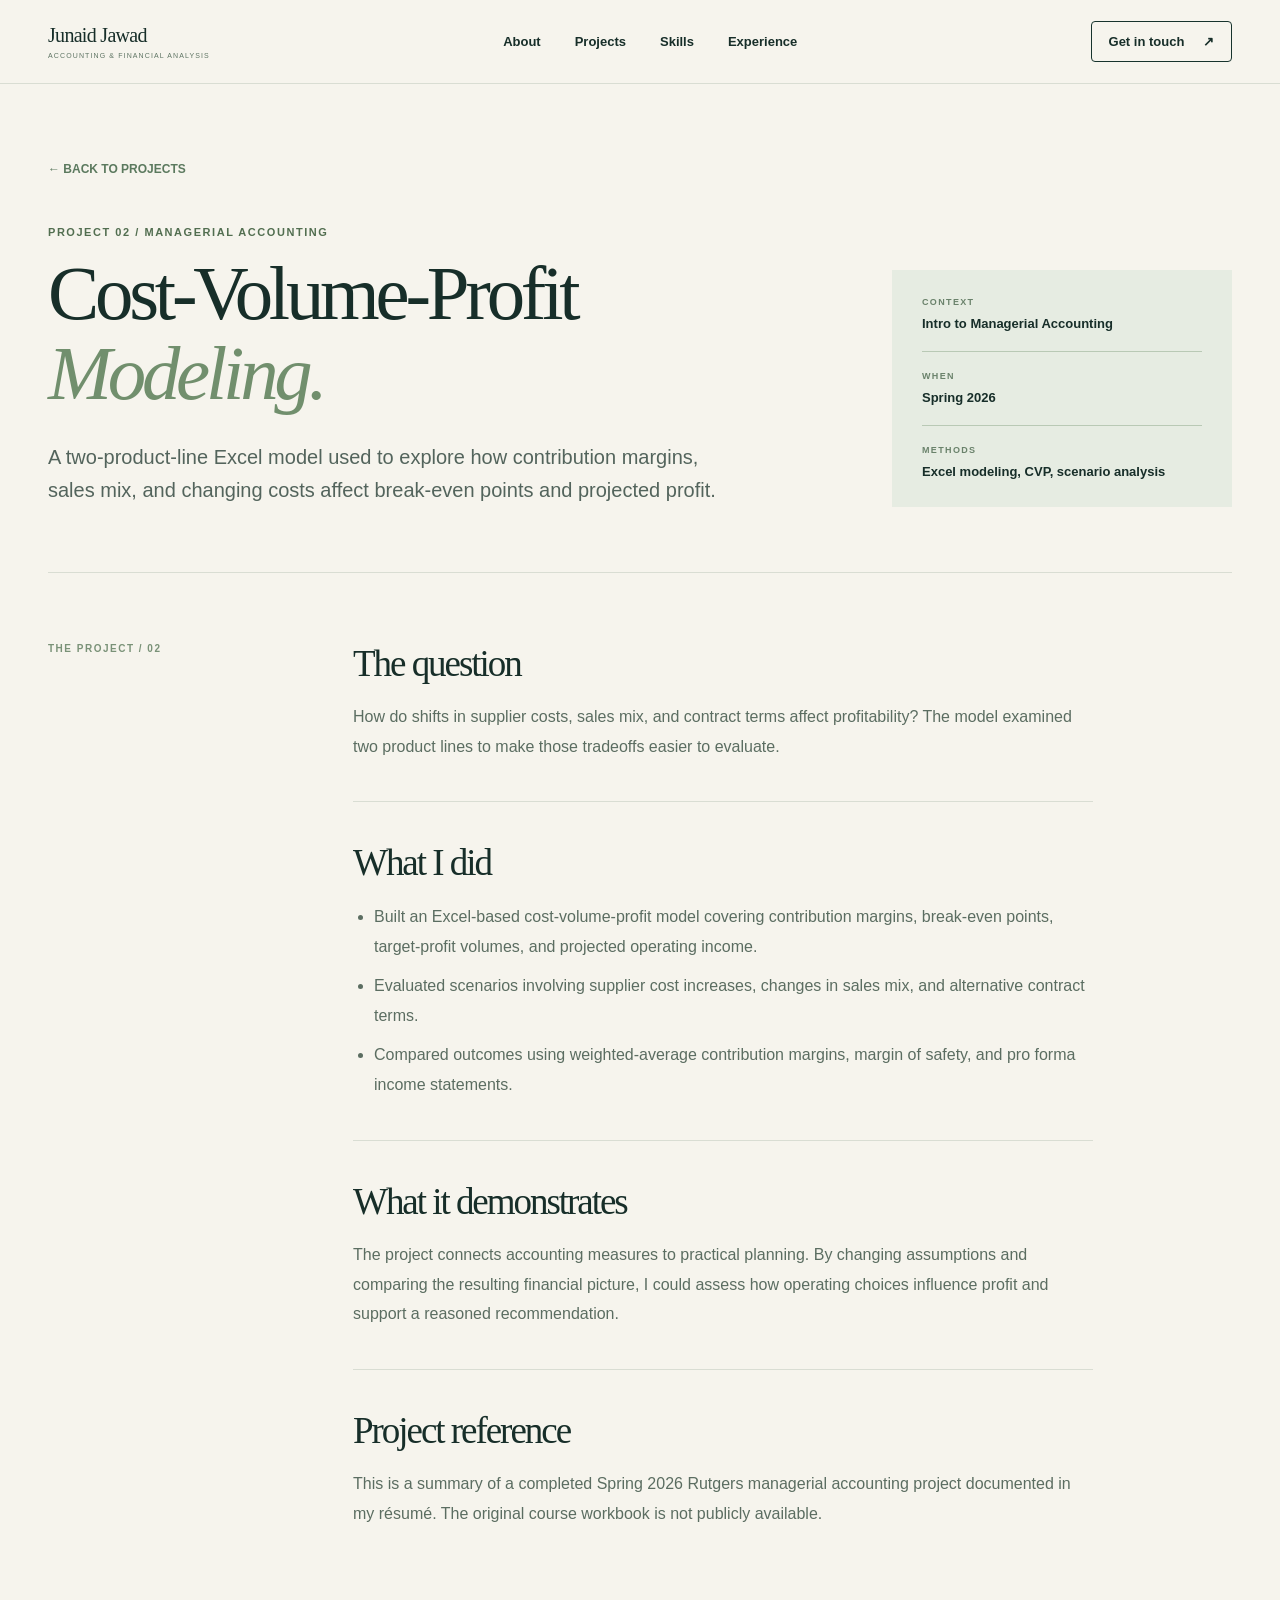
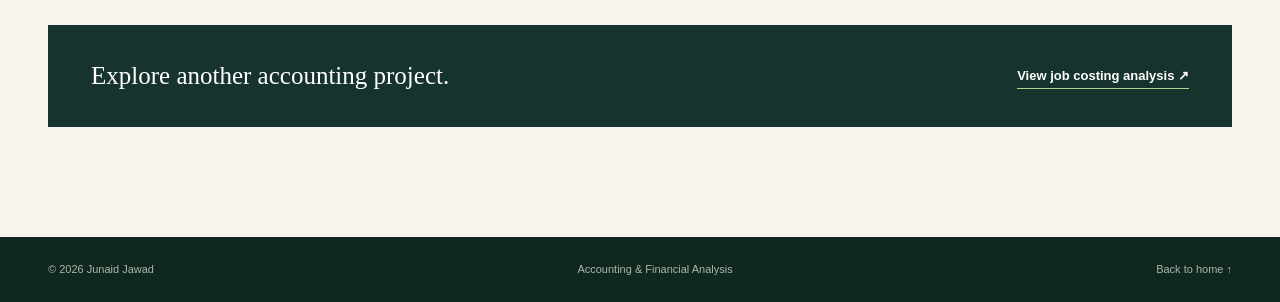
==== commit fdd402da: "Replace initials artwork with a refined academic profile Use a clean name wordmark across all pages," ====
--- a/cvp-analysis.html
+++ b/cvp-analysis.html
@@ -1,4 +1,4 @@
 <!doctype html>
 <html lang="en">
-<head><meta charset="utf-8"><meta name="viewport" content="width=device-width, initial-scale=1"><meta name="theme-color" content="#17332d"><meta name="description" content="Junaid Jawad's managerial accounting project modeling contribution margins, break-even points, and scenario changes in Excel."><title>Cost-Volume-Profit Modeling | Junaid Jawad</title><link rel="icon" href="favicon.svg" type="image/svg+xml"><link rel="stylesheet" href="styles.css"></head>
-<body><a class="skip-link" href="#main">Skip to content</a><header class="site-header"><nav class="nav wrap" aria-label="Main navigation"><a class="brand" href="./" aria-label="Junaid Jawad, home"><span class="brand-mark">JJ<span class="brand-dot">.</span></span><span class="brand-name">Junaid Jawad</span></a><div class="nav-links"><a href="./#about">About</a><a href="./#projects">Projects</a><a href="./#skills">Skills</a><a href="./#experience">Experience</a></div><a class="nav-contact" href="mailto:junaid.jawad@rutgers.edu">Get in touch <span aria-hidden="true">↗</span></a></nav></header><main id="main" class="case-main wrap"><a class="back-link" href="./#projects">← BACK TO PROJECTS</a><div class="case-hero"><div><p class="section-kicker">PROJECT 02 / MANAGERIAL ACCOUNTING</p><h1>Cost-Volume-Profit<br><em>Modeling.</em></h1><p class="case-lead">A two-product-line Excel model used to explore how contribution margins, sales mix, and changing costs affect break-even points and projected profit.</p></div><div class="case-facts"><div><span>CONTEXT</span><strong>Intro to Managerial Accounting</strong></div><div><span>WHEN</span><strong>Spring 2026</strong></div><div><span>METHODS</span><strong>Excel modeling, CVP, scenario analysis</strong></div></div></div><div class="case-content"><div class="case-sidebar">THE PROJECT / 02</div><div class="case-prose"><section><h2>The question</h2><p>How do shifts in supplier costs, sales mix, and contract terms affect profitability? The model examined two product lines to make those tradeoffs easier to evaluate.</p></section><section><h2>What I did</h2><ul><li>Built an Excel-based cost-volume-profit model covering contribution margins, break-even points, target-profit volumes, and projected operating income.</li><li>Evaluated scenarios involving supplier cost increases, changes in sales mix, and alternative contract terms.</li><li>Compared outcomes using weighted-average contribution margins, margin of safety, and pro forma income statements.</li></ul></section><section><h2>What it demonstrates</h2><p>The project connects accounting measures to practical planning. By changing assumptions and comparing the resulting financial picture, I could assess how operating choices influence profit and support a reasoned recommendation.</p></section><section><h2>Project reference</h2><p>This is a summary of a completed Spring 2026 Rutgers managerial accounting project documented in my résumé. The original course workbook is not publicly available.</p></section></div></div><div class="case-end"><p>Explore another accounting project.</p><a href="job-costing.html">View job costing analysis ↗</a></div></main><footer class="site-footer"><div class="wrap footer-inner"><span>© 2026 Junaid Jawad</span><span>Accounting &amp; Financial Analysis</span><a href="./">Back to home ↑</a></div></footer></body></html>
+<head><meta charset="utf-8"><meta name="viewport" content="width=device-width, initial-scale=1"><meta name="theme-color" content="#17332d"><meta name="description" content="Junaid Jawad's managerial accounting project modeling contribution margins, break-even points, and scenario changes in Excel."><title>Cost-Volume-Profit Modeling | Junaid Jawad</title><link rel="icon" href="favicon.svg?v=ledger" type="image/svg+xml"><link rel="stylesheet" href="styles.css?v=profile"></head>
+<body><a class="skip-link" href="#main">Skip to content</a><header class="site-header"><nav class="nav wrap" aria-label="Main navigation"><a class="brand" href="./" aria-label="Junaid Jawad, home"><span class="brand-name">Junaid Jawad<span class="brand-role">ACCOUNTING &amp; FINANCIAL ANALYSIS</span></span></a><div class="nav-links"><a href="./#about">About</a><a href="./#projects">Projects</a><a href="./#skills">Skills</a><a href="./#experience">Experience</a></div><a class="nav-contact" href="mailto:junaid.jawad@rutgers.edu">Get in touch <span aria-hidden="true">↗</span></a></nav></header><main id="main" class="case-main wrap"><a class="back-link" href="./#projects">← BACK TO PROJECTS</a><div class="case-hero"><div><p class="section-kicker">PROJECT 02 / MANAGERIAL ACCOUNTING</p><h1>Cost-Volume-Profit<br><em>Modeling.</em></h1><p class="case-lead">A two-product-line Excel model used to explore how contribution margins, sales mix, and changing costs affect break-even points and projected profit.</p></div><div class="case-facts"><div><span>CONTEXT</span><strong>Intro to Managerial Accounting</strong></div><div><span>WHEN</span><strong>Spring 2026</strong></div><div><span>METHODS</span><strong>Excel modeling, CVP, scenario analysis</strong></div></div></div><div class="case-content"><div class="case-sidebar">THE PROJECT / 02</div><div class="case-prose"><section><h2>The question</h2><p>How do shifts in supplier costs, sales mix, and contract terms affect profitability? The model examined two product lines to make those tradeoffs easier to evaluate.</p></section><section><h2>What I did</h2><ul><li>Built an Excel-based cost-volume-profit model covering contribution margins, break-even points, target-profit volumes, and projected operating income.</li><li>Evaluated scenarios involving supplier cost increases, changes in sales mix, and alternative contract terms.</li><li>Compared outcomes using weighted-average contribution margins, margin of safety, and pro forma income statements.</li></ul></section><section><h2>What it demonstrates</h2><p>The project connects accounting measures to practical planning. By changing assumptions and comparing the resulting financial picture, I could assess how operating choices influence profit and support a reasoned recommendation.</p></section><section><h2>Project reference</h2><p>This is a summary of a completed Spring 2026 Rutgers managerial accounting project documented in my résumé. The original course workbook is not publicly available.</p></section></div></div><div class="case-end"><p>Explore another accounting project.</p><a href="job-costing.html">View job costing analysis ↗</a></div></main><footer class="site-footer"><div class="wrap footer-inner"><span>© 2026 Junaid Jawad</span><span>Accounting &amp; Financial Analysis</span><a href="./">Back to home ↑</a></div></footer></body></html>
--- a/styles.css
+++ b/styles.css
@@ -4,4 +4,60 @@
 @media (prefers-reduced-motion: reduce) {
   html { scroll-behavior: auto; }
   *, *::before, *::after { transition: none !important; }
-}
+}
+
+/* Text wordmark and education card */
+.brand-name { display: block; font-size: 20px; font-family: Georgia, serif; font-weight: 400; letter-spacing: -.035em; }
+.brand-role { display: block; margin-top: 5px; font-family: Arial, sans-serif; font-size: 7px; font-weight: 500; letter-spacing: .16em; color: #5e7463; }
+.profile-brief { width: 100%; max-width: 475px; justify-self: end; background: #fcfcf6; border: 1px solid #cbd5c5; box-shadow: 13px 13px 0 #e3e8db; padding: 27px 32px 30px; position: relative; }
+.profile-brief::before { content: ""; position: absolute; top: -1px; left: -1px; width: 68px; height: 3px; background: #557557; }
+.brief-top { display: flex; justify-content: space-between; align-items: center; gap: 12px; border-bottom: 1px solid #d8dfd0; padding-bottom: 20px; color: #537258; }
+.brief-top span { font-size: 8px; font-weight: 600; letter-spacing: .14em; }
+.brief-top svg { flex: none; color: #718d67; }
+.brief-education { padding-top: 29px; }
+.brief-university { font-size: 12px; color: #537258; margin-bottom: 13px; font-weight: 600; }
+.profile-brief h2 { font-size: 43px; line-height: 1.05; margin: 0 0 18px; letter-spacing: -.045em; }
+.profile-brief h2 em { color: #547952; }
+.brief-degree { color: #4b6451; font-size: 12px; margin-bottom: 8px; }
+.brief-graduation { color: #5e7463; font-size: 10px; margin-bottom: 0; }
+.brief-graduation span { margin-left: 11px; font-weight: 600; color: #2c4d36; }
+.brief-credentials { display: grid; grid-template-columns: 1fr 1.1fr; gap: 22px; background: #edf1e7; margin: 26px -12px 25px; padding: 22px 18px; }
+.brief-credentials > div + div { padding-left: 19px; border-left: 1px solid #c5d1bd; }
+.brief-credentials dt { font: 600 7px Arial, sans-serif; letter-spacing: .12em; color: #57784e; margin-bottom: 9px; white-space: nowrap; }
+.brief-credentials dd { font: 35px/1 Georgia, serif; letter-spacing: -.035em; margin: 0; color: #254a30; }
+.brief-credentials dd span { font: 11px Arial, sans-serif; color: #597254; letter-spacing: 0; }
+.brief-credentials dd.brief-honors { font-size: 24px; white-space: nowrap; padding-top: 3px; }
+.brief-credentials p { color: #55734d; font-size: 8px; margin: 9px 0 0; }
+.brief-focus { display: grid; grid-template-columns: 1fr 1.7fr; gap: 15px; }
+.brief-focus > p { font-size: 8px; font-weight: 600; letter-spacing: .12em; color: #5a7650; margin: 4px 0 0; }
+.brief-focus ul { padding: 0; margin: 0; list-style: none; }
+.brief-focus li { color: #415f45; font-size: 11px; line-height: 1.8; }
+.brief-focus li + li { margin-top: 3px; }
+.brief-focus li::before { content: "·"; margin-right: 8px; color: #718d61; }
+@media (max-width: 1050px) {
+  .profile-brief { padding-inline: 26px; }
+  .profile-brief h2 { font-size: 39px; }
+  .brief-credentials { gap: 16px; padding-inline: 15px; }
+  .brief-credentials > div + div { padding-left: 15px; }
+  .brief-credentials dd { font-size: 31px; }
+  .brief-credentials dd.brief-honors { font-size: 22px; }
+}
+@media (max-width: 760px) {
+  .brand-name { font-size: 20px; }
+  .brand-role { font-size: 6px; }
+  .profile-brief { max-width: 500px; justify-self: start; width: calc(100% - 13px); }
+  .profile-brief h2 { font-size: 44px; }
+}
+@media (max-width: 440px) {
+  .profile-brief { padding: 23px; }
+  .brief-top span { font-size: 7px; }
+  .profile-brief h2 { font-size: 39px; }
+  .brief-credentials { gap: 12px; padding-inline: 13px; }
+  .brief-credentials dt { font-size: 6px; }
+  .brief-credentials dd { font-size: 30px; }
+  .brief-credentials dd.brief-honors { font-size: 22px; }
+  .brief-credentials dd span { font-size: 9px; }
+  .brief-credentials > div + div { padding-left: 12px; }
+  .brief-focus { grid-template-columns: 1fr 1.8fr; }
+  .brief-focus > p { font-size: 7px; }
+}
